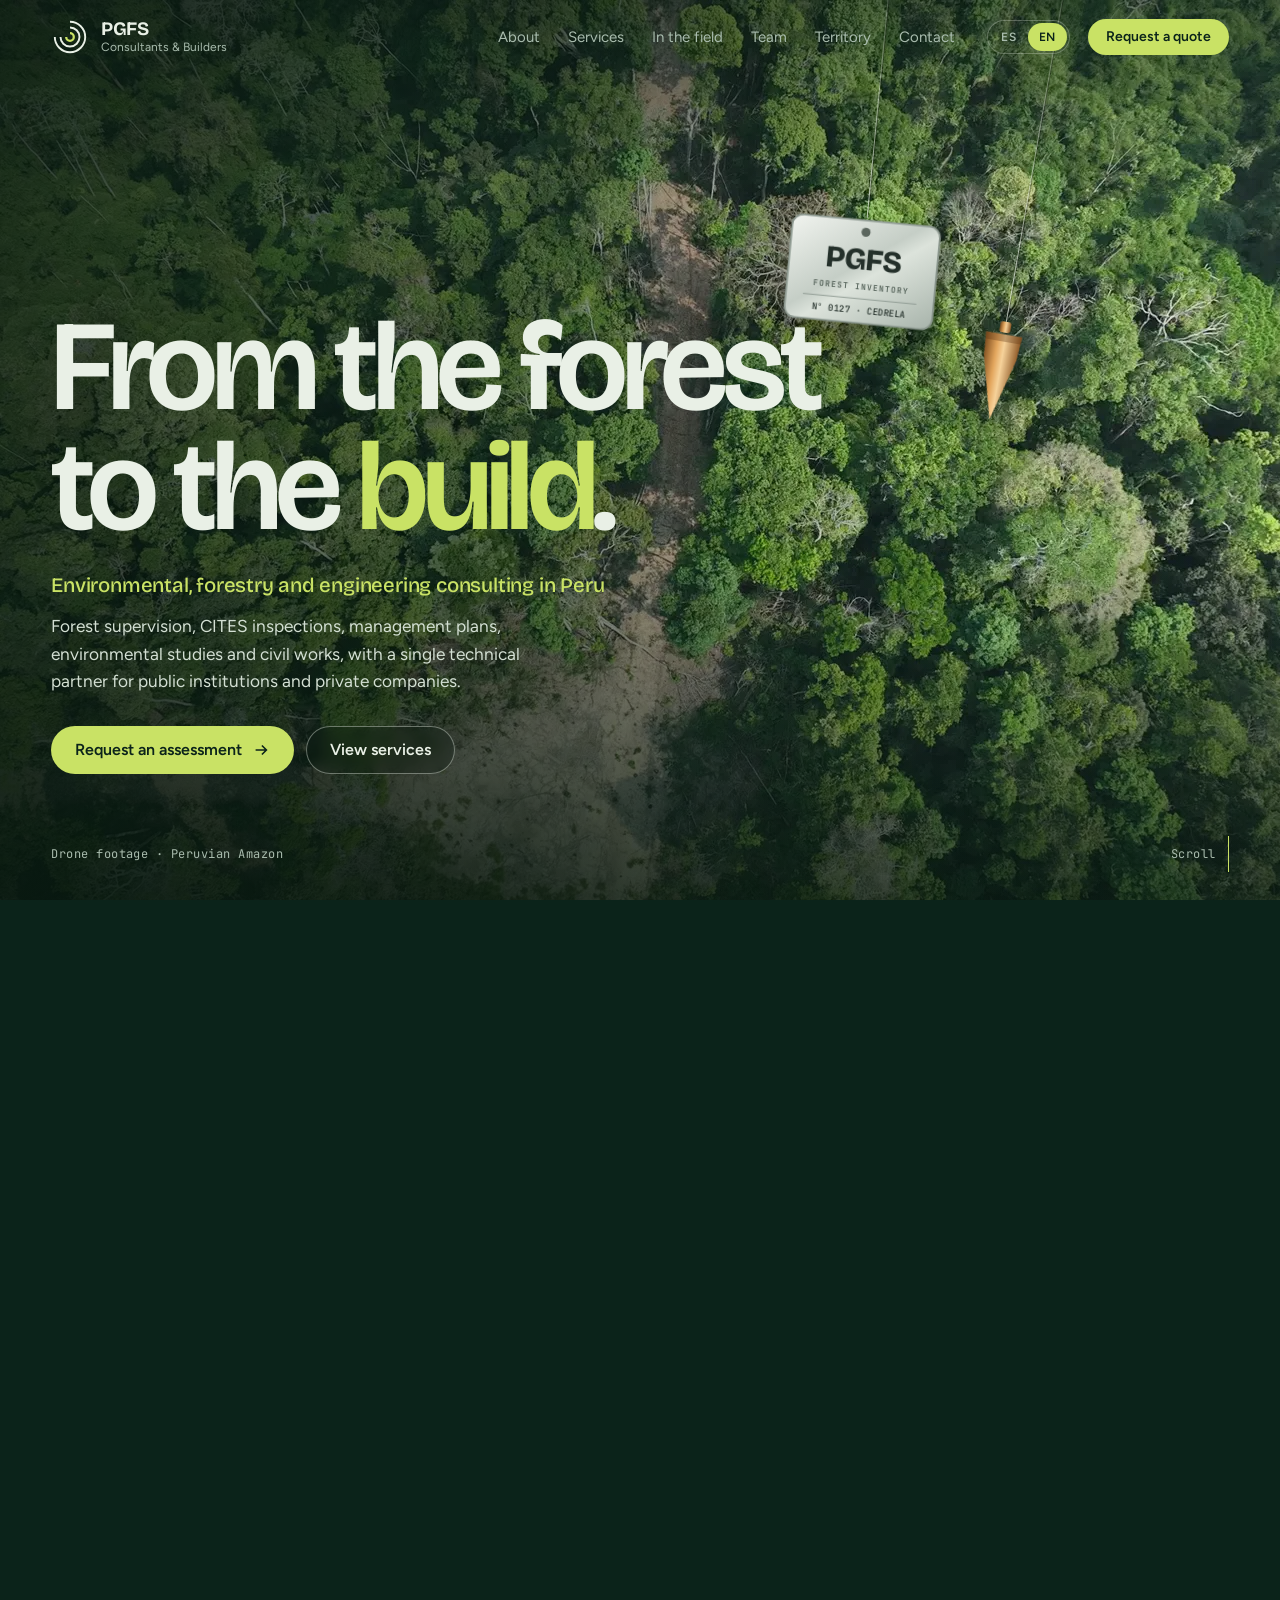
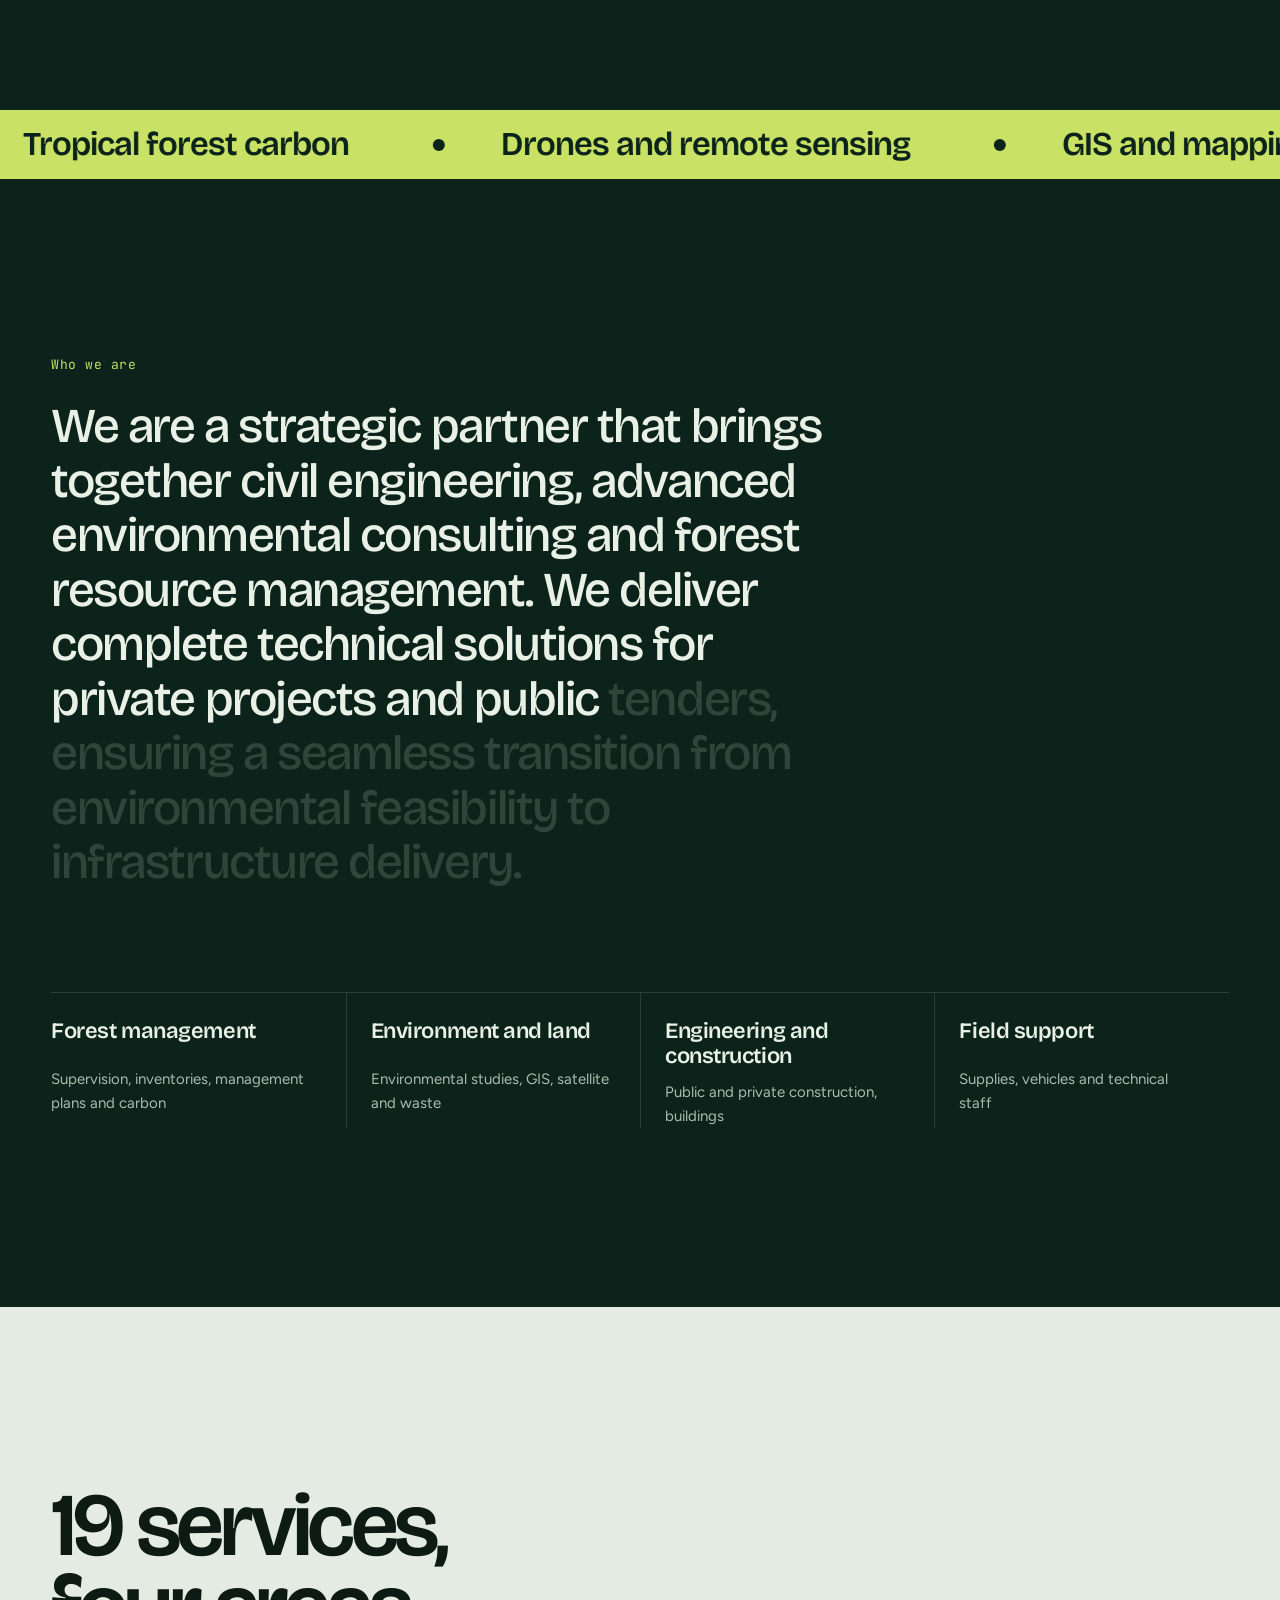
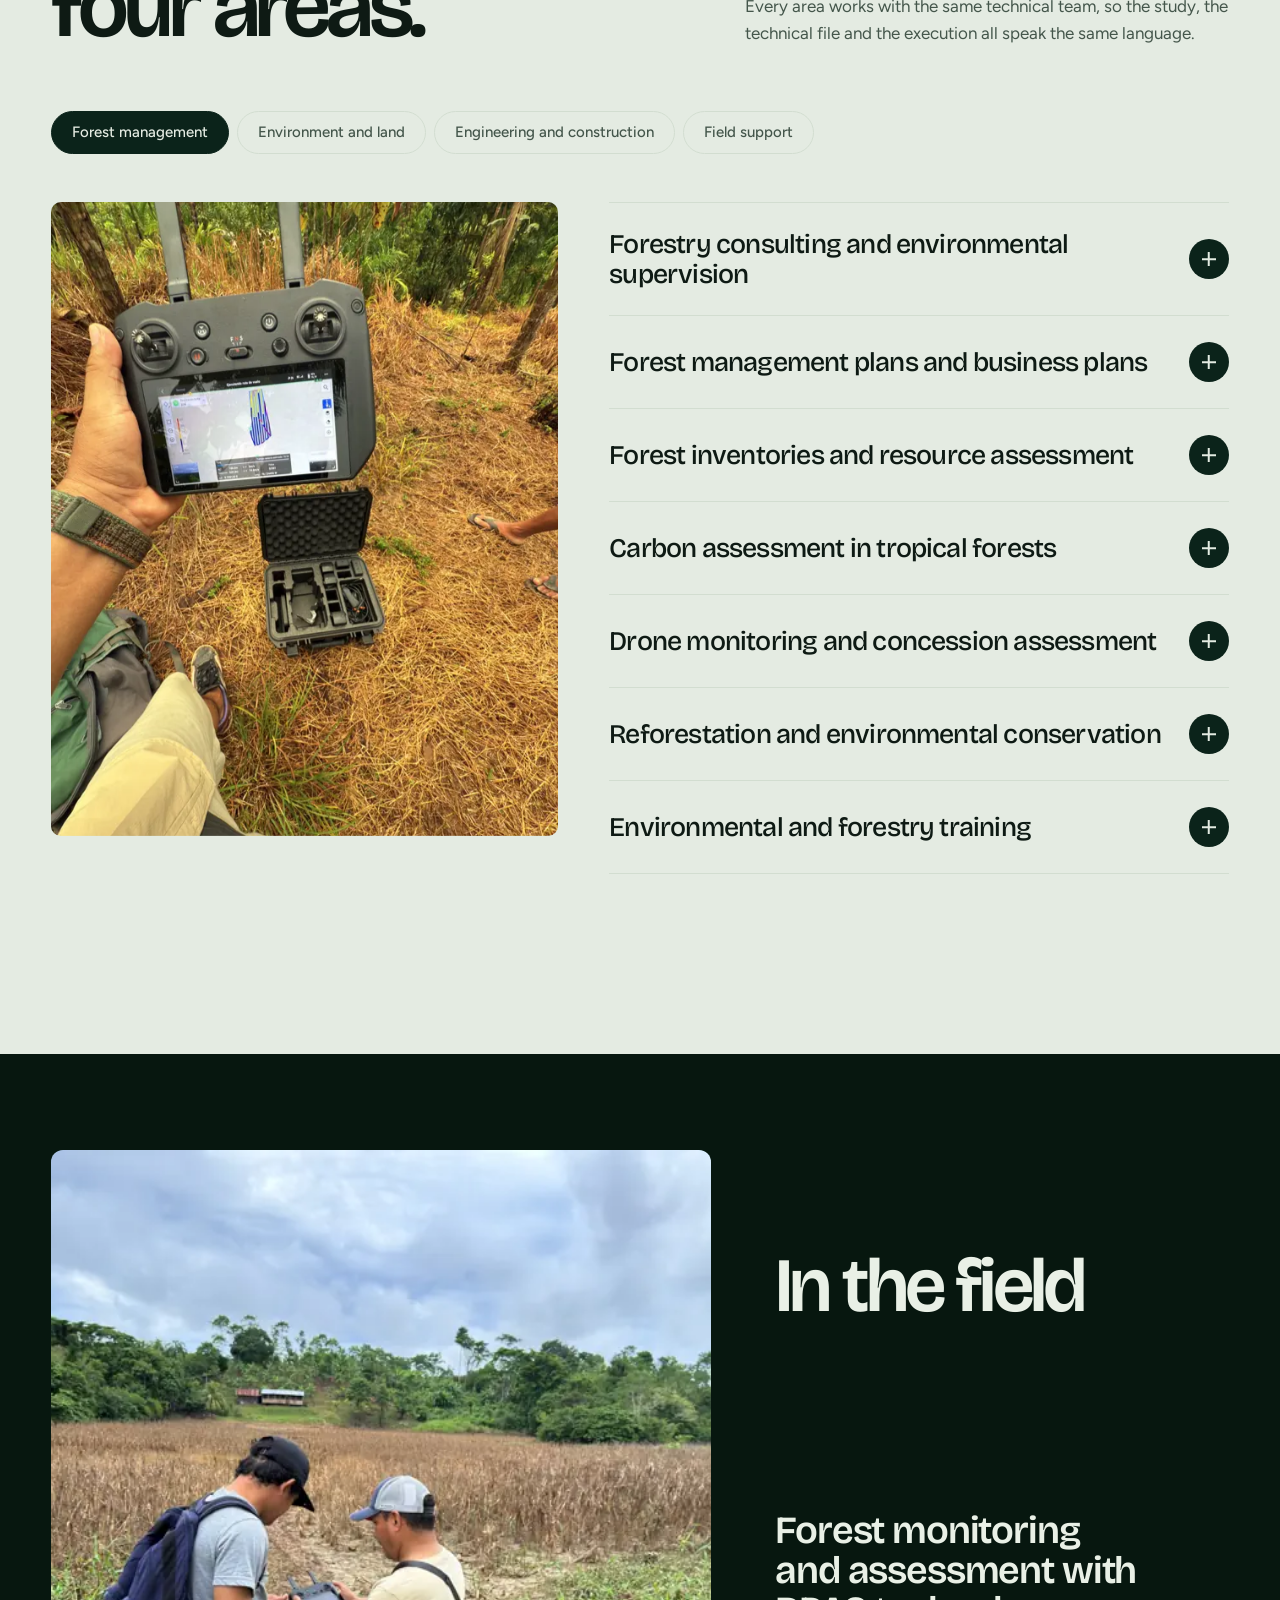
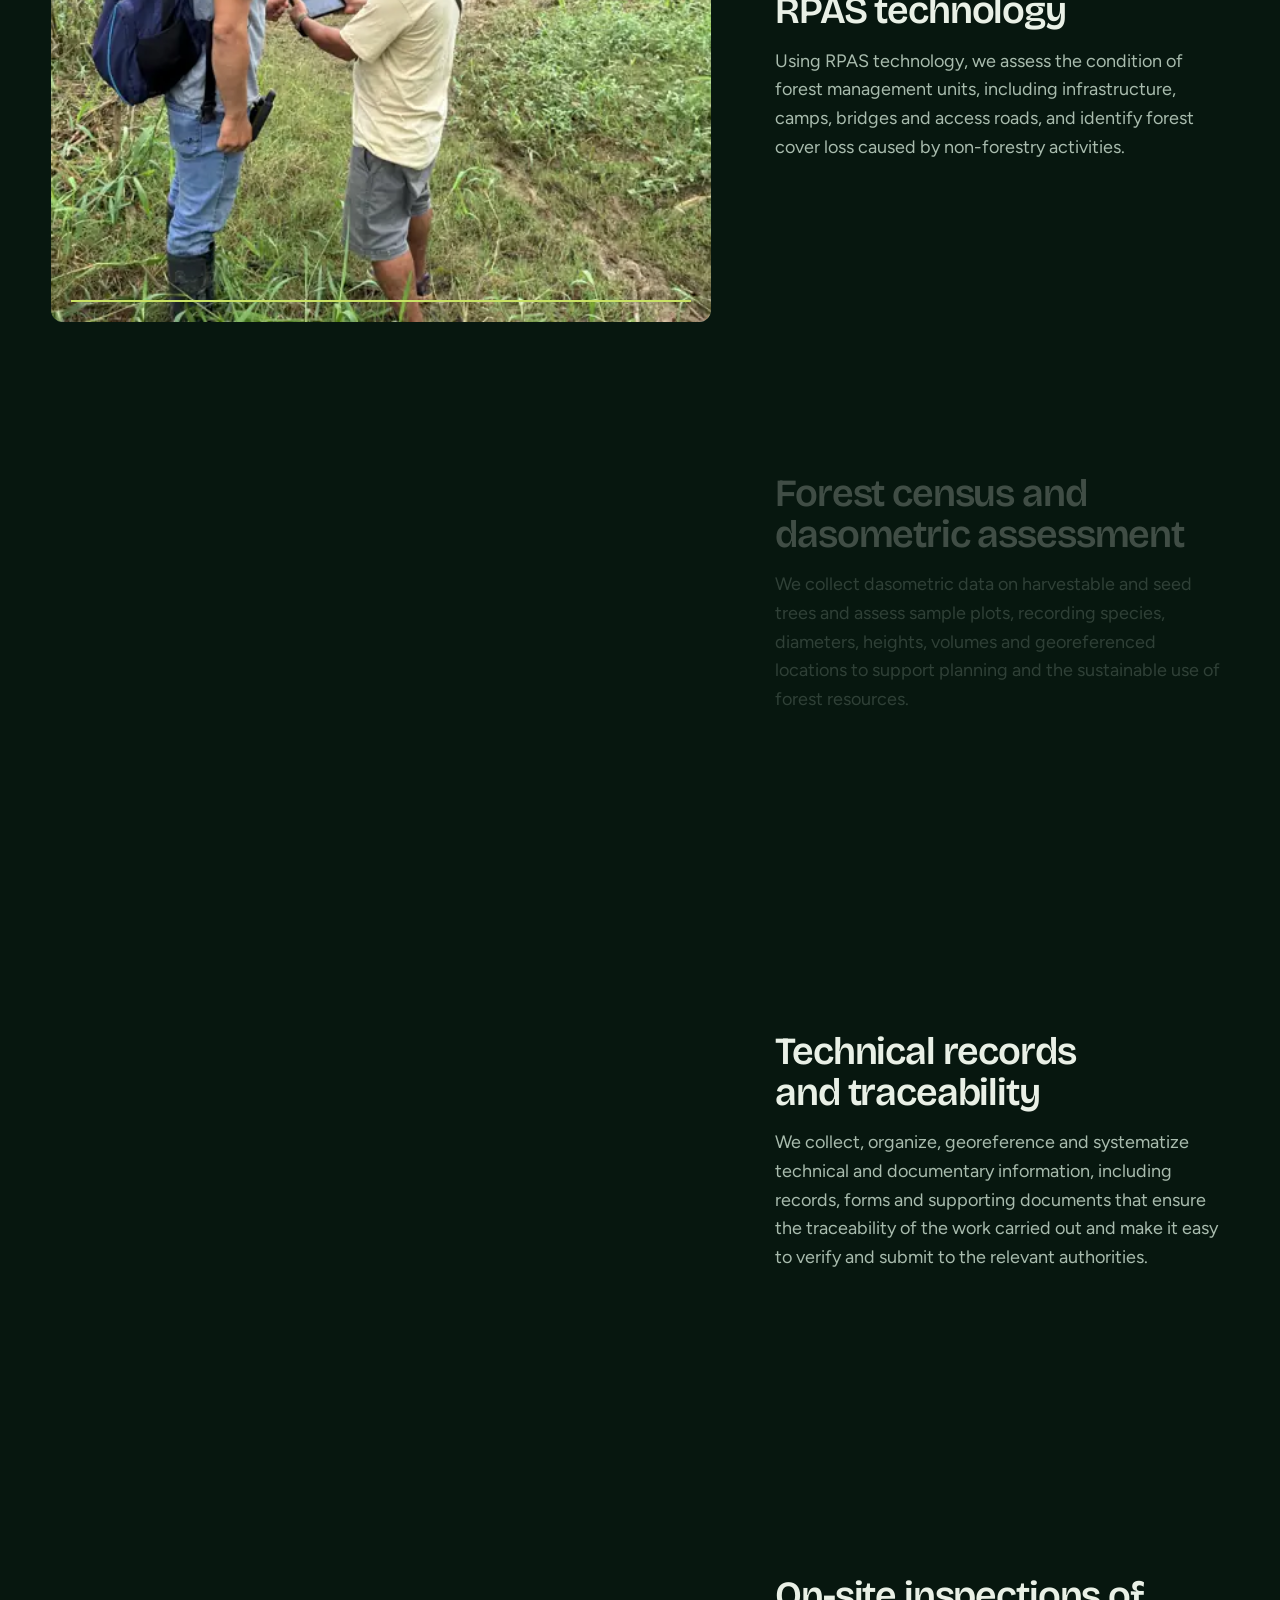
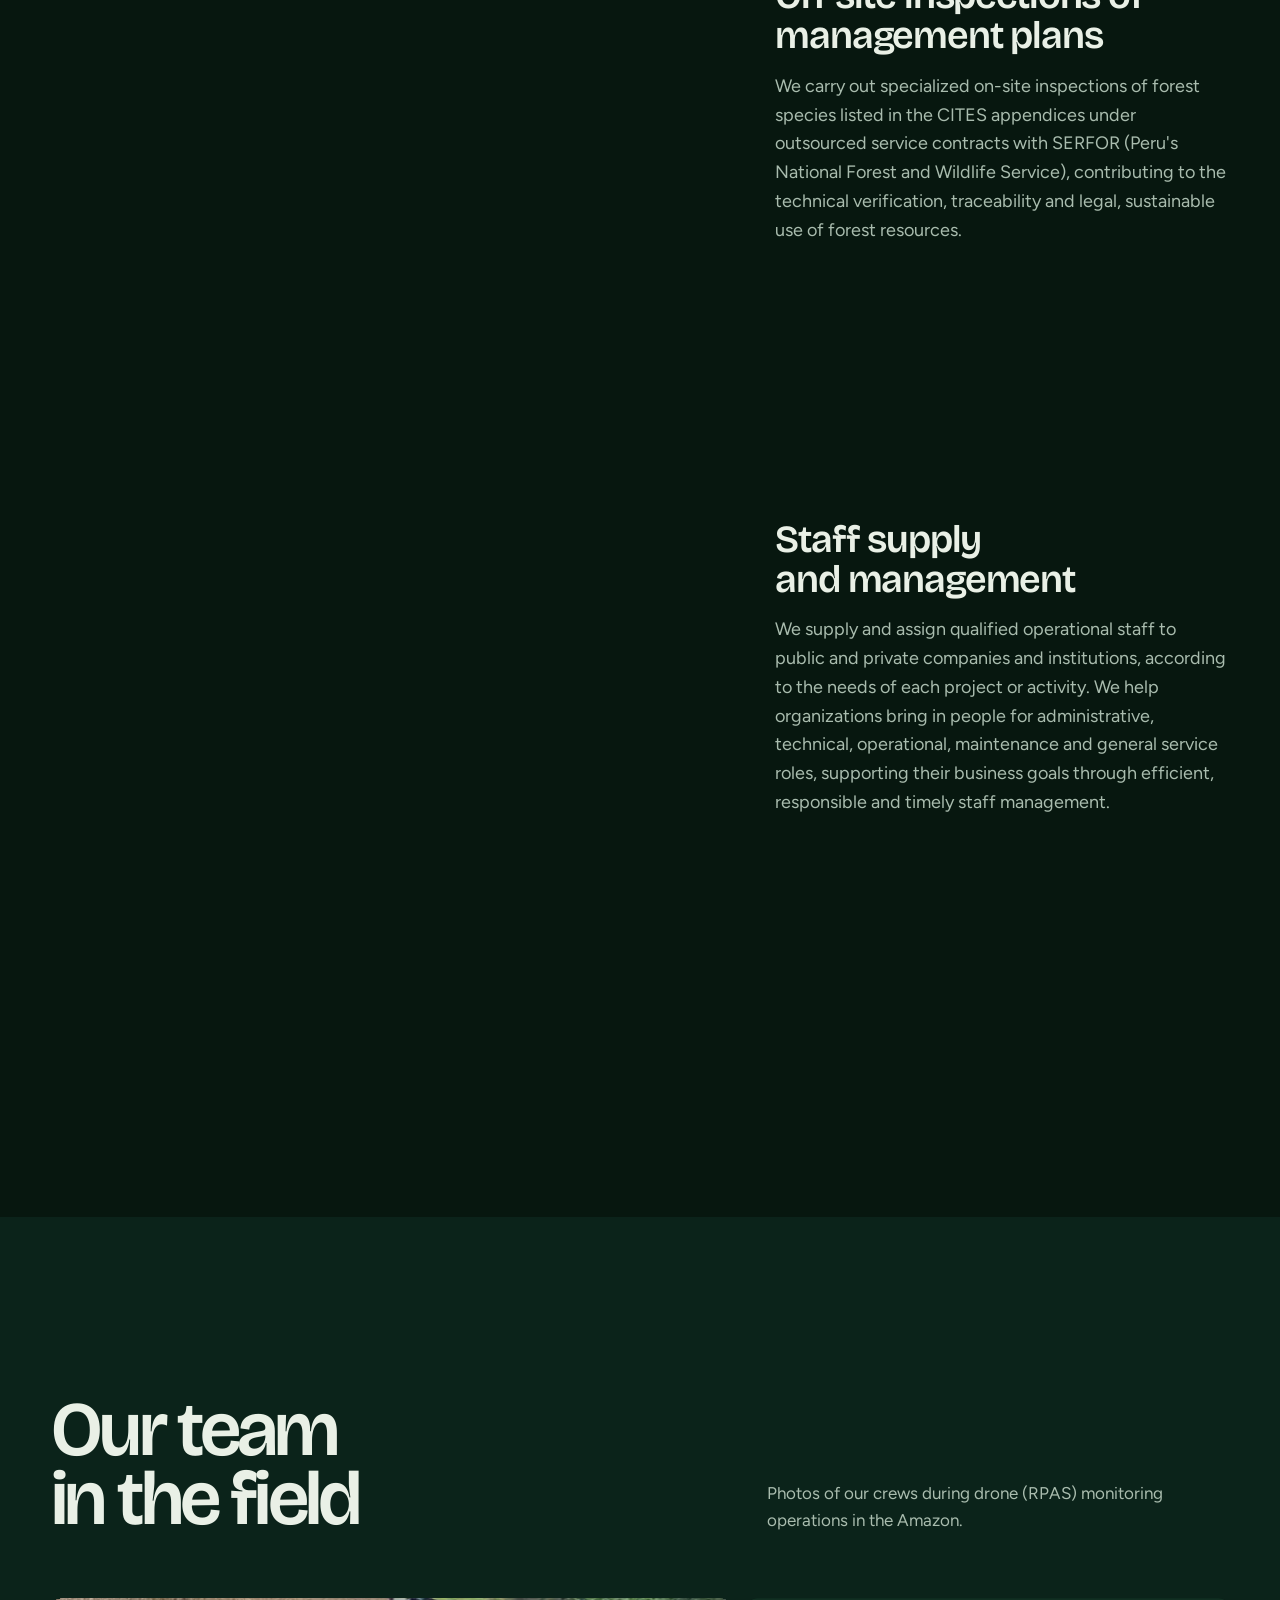
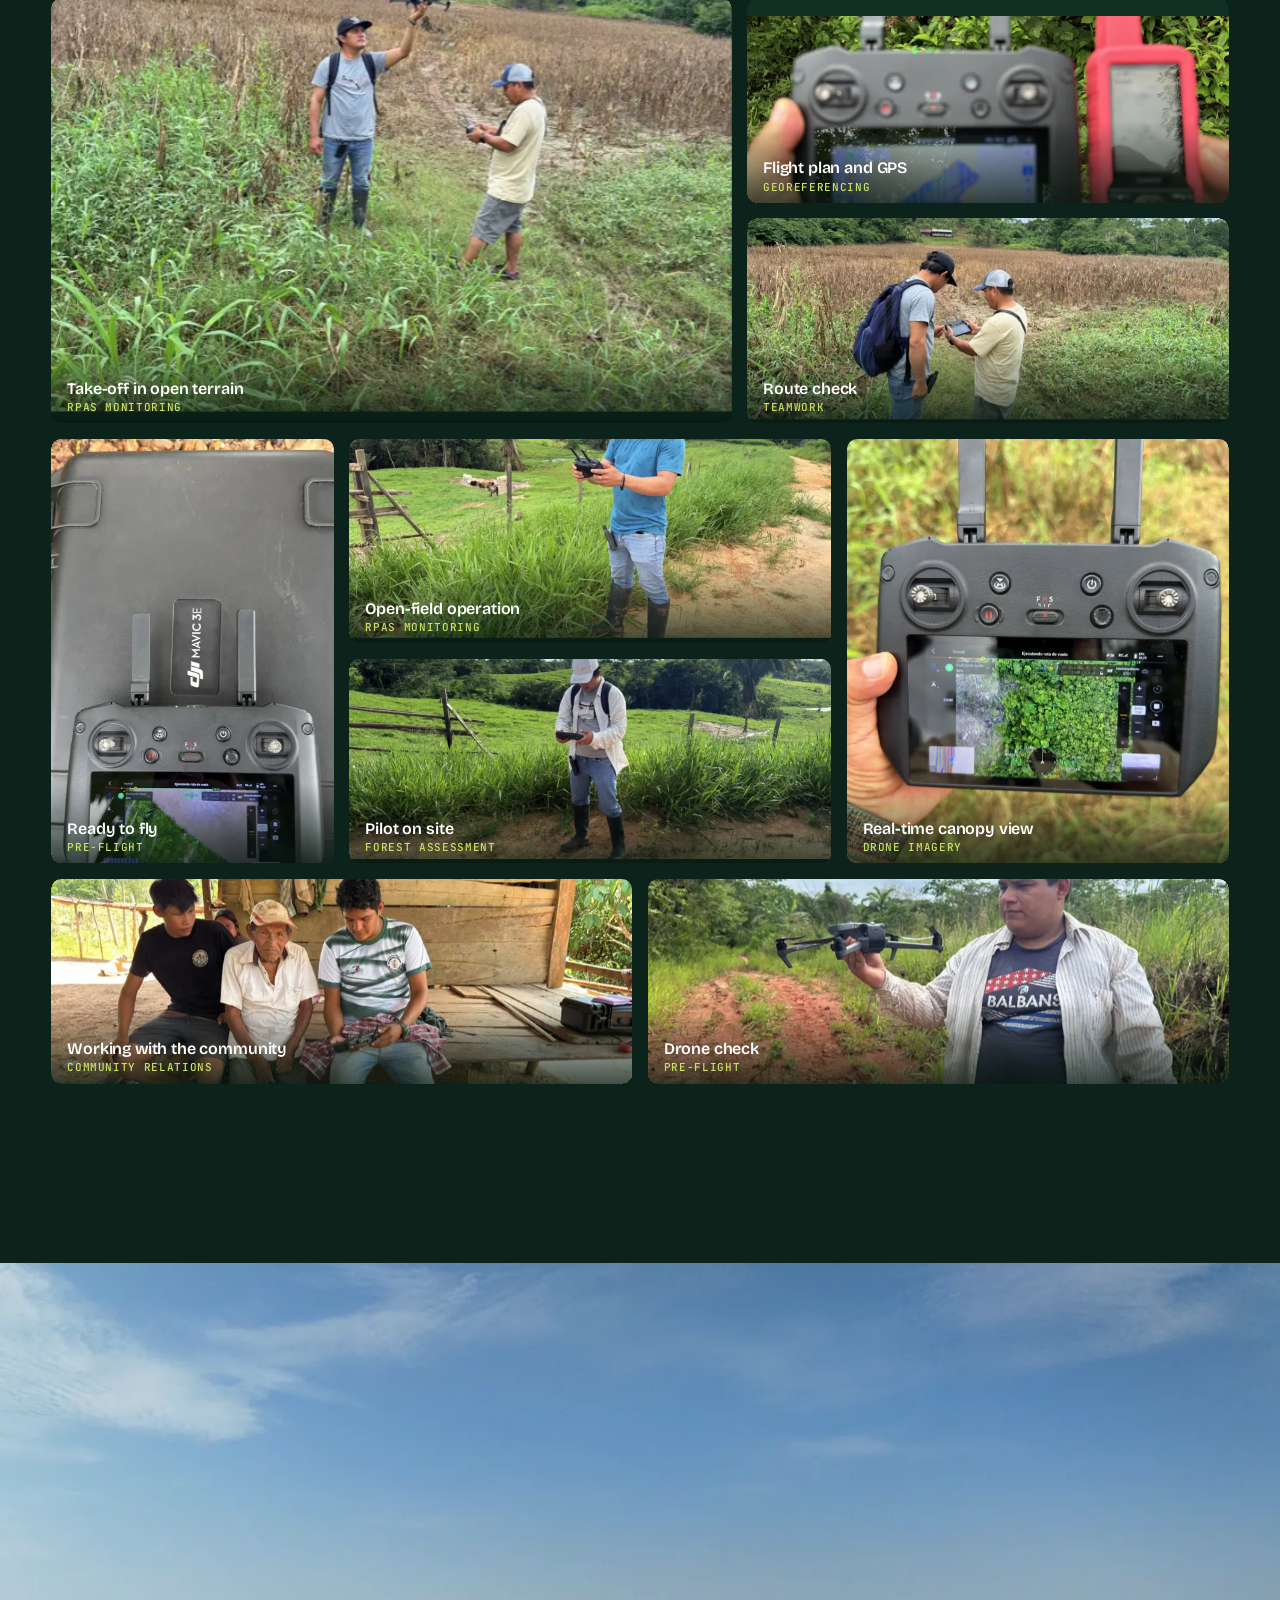
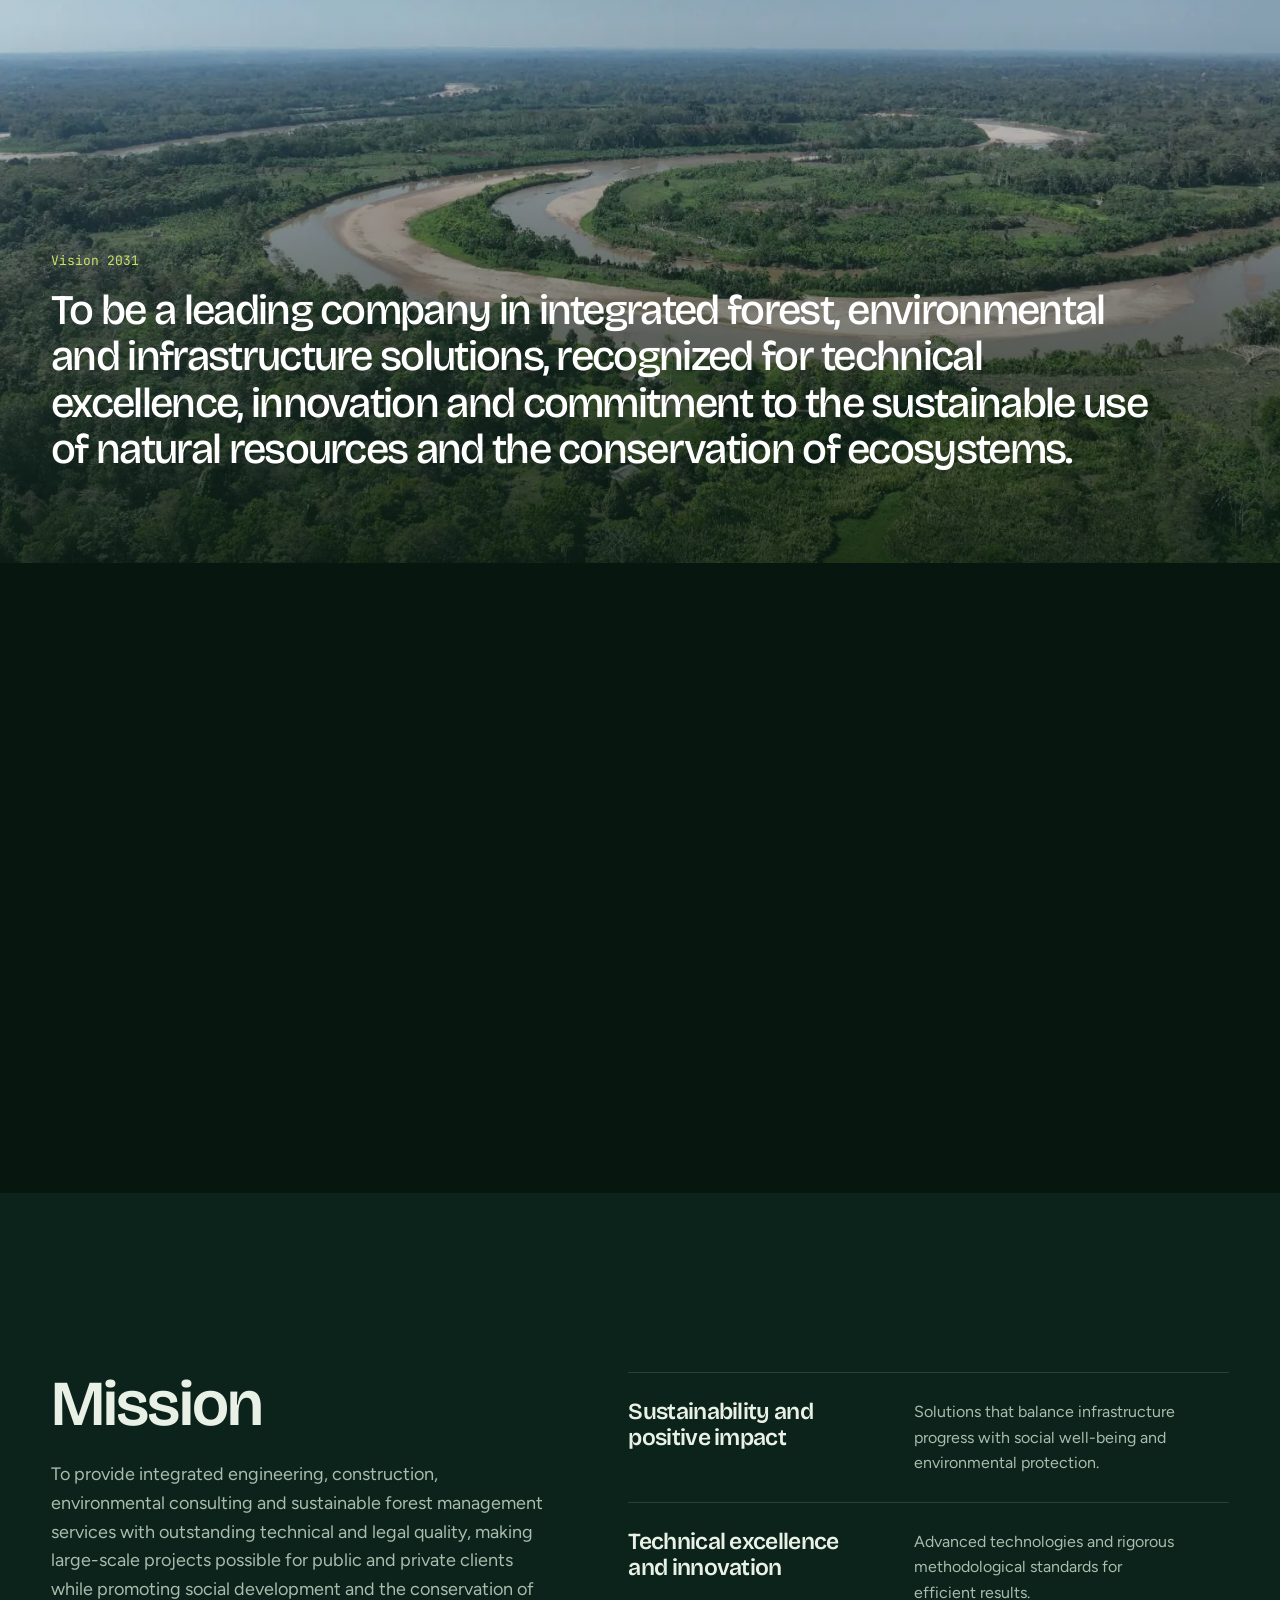
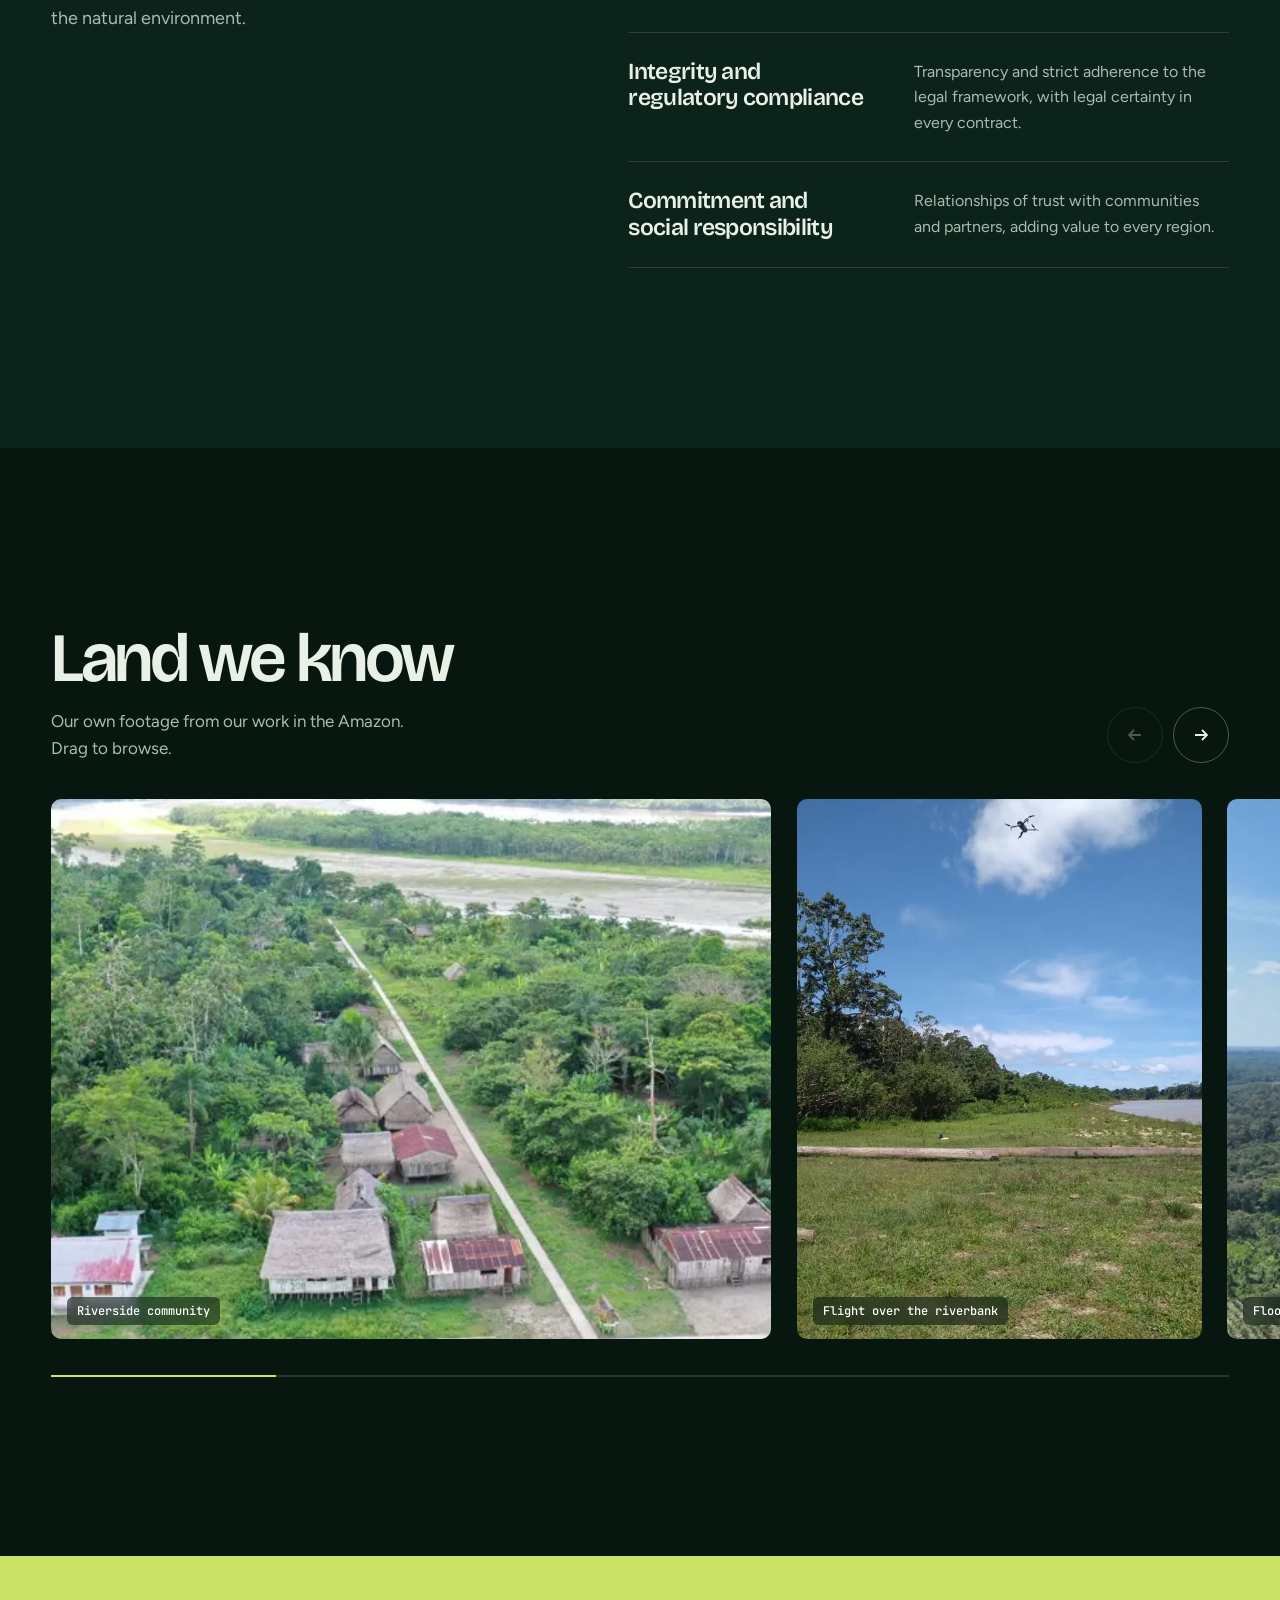
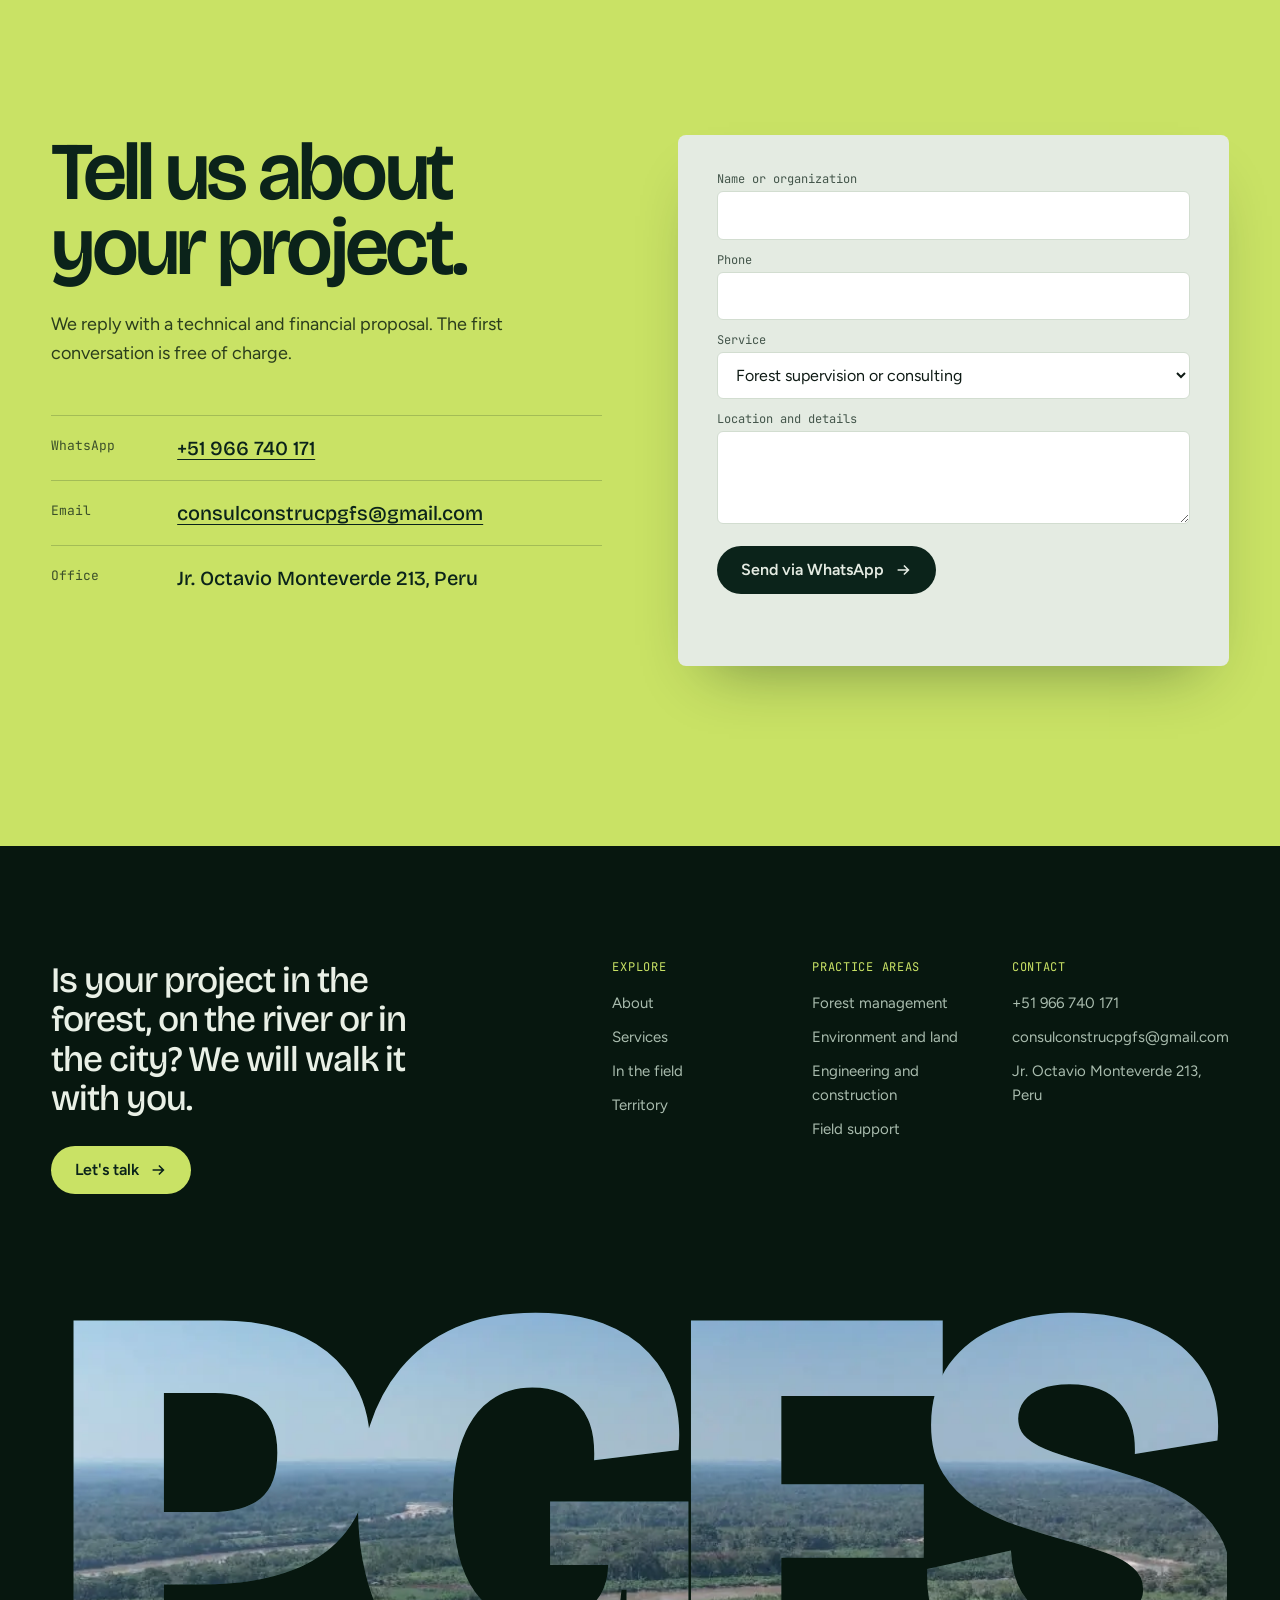
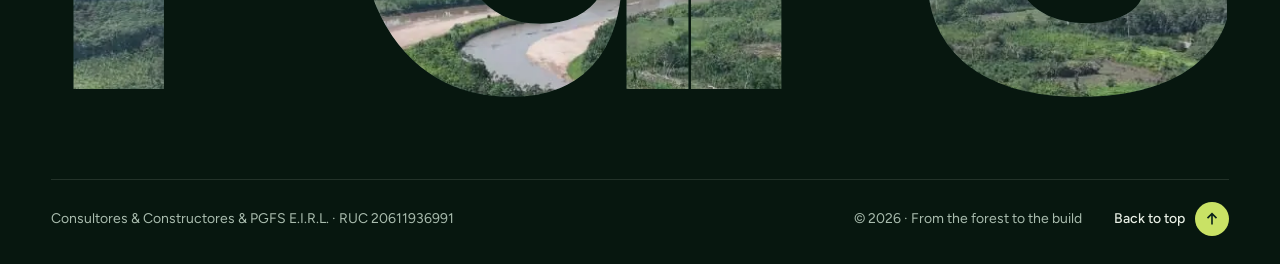
==== en/index.html @ 0761f6c0 "Versión en inglés en /en/ con botón ES / EN" ====
<!doctype html>
<html lang="en">
<head>
  <meta charset="utf-8">
  <meta name="viewport" content="width=device-width, initial-scale=1">
  <title>PGFS | Environmental, Forestry & Engineering Consulting in Peru</title>
  <meta name="description" content="Environmental and forestry consultancy in Peru: forest supervision, CITES inspections, forest management plans (PGMF, DEMA), forest inventories, carbon assessment, environmental studies, GIS and civil works.">
  <meta name="keywords" content="environmental consulting Peru, forestry consultant Peru, forest supervision, CITES inspection, forest management plan, forest inventory, forest carbon assessment, environmental impact studies, occupational health and safety, GIS, mapping, remote sensing, land-use planning, solid waste management, reforestation, forestry drones, civil engineering, construction, public procurement, Peruvian Amazon, PGFS">
  <meta name="robots" content="index, follow, max-image-preview:large">
  <meta name="google-site-verification" content="9_CexuR1xrkbY27rt5CTObYP_t5blB3HkQOFfKoS4SY">
  <link rel="canonical" href="https://pgfsconsultores.com/en/">
  <link rel="alternate" hreflang="es" href="https://pgfsconsultores.com/">
  <link rel="alternate" hreflang="en" href="https://pgfsconsultores.com/en/">
  <link rel="alternate" hreflang="x-default" href="https://pgfsconsultores.com/">
  <meta name="theme-color" content="#0B231A">
  <link rel="icon" href="../icon.svg" type="image/svg+xml">
  <link rel="apple-touch-icon" href="../icon-180.png">
  <meta property="og:type" content="website">
  <meta property="og:locale" content="en_US">
  <meta property="og:locale:alternate" content="es_PE">
  <meta property="og:site_name" content="PGFS Consultores &amp; Constructores">
  <meta property="og:url" content="https://pgfsconsultores.com/en/">
  <meta property="og:title" content="PGFS | Environmental, Forestry & Engineering Consulting in Peru">
  <meta property="og:description" content="From the forest to the build: forest supervision, CITES, management plans, environmental studies, GIS and construction with one technical partner.">
  <meta property="og:image" content="https://pgfsconsultores.com/media/og.jpg">
  <meta property="og:image:width" content="1200">
  <meta property="og:image:height" content="630">
  <meta name="twitter:card" content="summary_large_image">
  <script type="application/ld+json">
{
  "@context": "https://schema.org",
  "@type": "ProfessionalService",
  "@id": "https://pgfsconsultores.com/#empresa",
  "name": "PGFS Consultores & Constructores",
  "legalName": "CONSULTORES & CONSTRUCTORES & PGFS E.I.R.L.",
  "taxID": "20611936991",
  "url": "https://pgfsconsultores.com/",
  "logo": "https://pgfsconsultores.com/icon.svg",
  "image": "https://pgfsconsultores.com/media/hero-poster.webp",
  "description": "Environmental and forestry consultancy with an engineering and construction division in Peru: forest supervision, CITES inspections, forest management plans, inventories, carbon assessment, environmental studies, GIS, civil works and public procurement.",
  "slogan": "From the forest to the build",
  "areaServed": {
    "@type": "Country",
    "name": "Peru"
  },
  "knowsAbout": [
    "Environmental consulting",
    "Forest management",
    "Forest supervision",
    "CITES",
    "Forest inventory",
    "Forest management planning",
    "Forest carbon",
    "Remote sensing",
    "GIS",
    "Land-use planning",
    "Solid waste management",
    "Civil engineering",
    "Construction",
    "Public procurement",
    "Peruvian Amazon"
  ],
  "hasOfferCatalog": {
    "@type": "OfferCatalog",
    "name": "Services",
    "itemListElement": [
      {
        "@type": "Offer",
        "itemOffered": {
          "@type": "Service",
          "name": "Forestry consulting and environmental supervision"
        }
      },
      {
        "@type": "Offer",
        "itemOffered": {
          "@type": "Service",
          "name": "Inspecciones CITES de especies forestales"
        }
      },
      {
        "@type": "Offer",
        "itemOffered": {
          "@type": "Service",
          "name": "Forest management plans (PGMF, PMFI, PO, DEMA) and business plans"
        }
      },
      {
        "@type": "Offer",
        "itemOffered": {
          "@type": "Service",
          "name": "Forest inventories and resource assessment"
        }
      },
      {
        "@type": "Offer",
        "itemOffered": {
          "@type": "Service",
          "name": "Carbon assessment in tropical forests"
        }
      },
      {
        "@type": "Offer",
        "itemOffered": {
          "@type": "Service",
          "name": "Drone monitoring and concession assessment"
        }
      },
      {
        "@type": "Offer",
        "itemOffered": {
          "@type": "Service",
          "name": "Reforestation and environmental conservation"
        }
      },
      {
        "@type": "Offer",
        "itemOffered": {
          "@type": "Service",
          "name": "Environmental and forestry training"
        }
      },
      {
        "@type": "Offer",
        "itemOffered": {
          "@type": "Service",
          "name": "Environmental, health and safety, and social responsibility studies"
        }
      },
      {
        "@type": "Offer",
        "itemOffered": {
          "@type": "Service",
          "name": "Land-use planning and geographic studies"
        }
      },
      {
        "@type": "Offer",
        "itemOffered": {
          "@type": "Service",
          "name": "Geographic Information Systems (GIS) and mapping"
        }
      },
      {
        "@type": "Offer",
        "itemOffered": {
          "@type": "Service",
          "name": "Satellite technology and forest cover monitoring"
        }
      },
      {
        "@type": "Offer",
        "itemOffered": {
          "@type": "Service",
          "name": "Integrated solid waste management"
        }
      },
      {
        "@type": "Offer",
        "itemOffered": {
          "@type": "Service",
          "name": "Engineering, construction and civil works"
        }
      },
      {
        "@type": "Offer",
        "itemOffered": {
          "@type": "Service",
          "name": "Public procurement and private works"
        }
      },
      {
        "@type": "Offer",
        "itemOffered": {
          "@type": "Service",
          "name": "Commercial, residential and institutional buildings"
        }
      },
      {
        "@type": "Offer",
        "itemOffered": {
          "@type": "Service",
          "name": "Sports and recreational infrastructure"
        }
      },
      {
        "@type": "Offer",
        "itemOffered": {
          "@type": "Service",
          "name": "Staffing and field operations support"
        }
      },
      {
        "@type": "Offer",
        "itemOffered": {
          "@type": "Service",
          "name": "Agricultural and forestry supplies"
        }
      },
      {
        "@type": "Offer",
        "itemOffered": {
          "@type": "Service",
          "name": "Vehicle rental and corporate logistics"
        }
      }
    ]
  },
  "telephone": "+51 966 740 171",
  "email": "consulconstrucpgfs@gmail.com",
  "address": {
    "@type": "PostalAddress",
    "streetAddress": "Jr. Octavio Monteverde 213",
    "addressCountry": "PE"
  },
  "contactPoint": {
    "@type": "ContactPoint",
    "telephone": "+51 966 740 171",
    "contactType": "customer service",
    "availableLanguage": "Spanish"
  }
}
  </script>
  <link rel="preconnect" href="https://fonts.googleapis.com">
  <link rel="preconnect" href="https://fonts.gstatic.com" crossorigin>
  <link href="https://fonts.googleapis.com/css2?family=Bricolage+Grotesque:opsz,wght@12..96,300..800&family=Figtree:wght@400;500;600&family=JetBrains+Mono:wght@400;500&display=swap" rel="stylesheet">
  <link rel="preload" as="image" href="../media/hero-poster.webp">
  <link rel="stylesheet" href="../styles.css?v=202611011100">
  <!-- Google Analytics: pegar aquí el ID de medición (G-XXXXXXXXXX). Vacío = desactivado -->
  <script>
    (function () {
      var GA_ID = 'G-L6H3SCTMCJ';
      if (!GA_ID) return;
      var s = document.createElement('script');
      s.async = true;
      s.src = 'https://www.googletagmanager.com/gtag/js?id=' + GA_ID;
      document.head.appendChild(s);
      window.dataLayer = window.dataLayer || [];
      window.gtag = function () { dataLayer.push(arguments); };
      gtag('js', new Date());
      gtag('config', GA_ID);
    })();
  </script>
</head>
<body class="is-loading">

  <!-- Carga: los anillos del tronco crecen con el progreso real -->
  <div class="loader" id="loader" aria-hidden="true">
    <div class="loader__stage">
      <svg class="loader__rings" viewBox="-110 -110 220 220" id="rings"></svg>
    </div>
    <p class="loader__caption">Reading the land</p>
    <div class="loader__meta">
      <span class="loader__brand">PGFS</span>
      <span class="loader__count"><span id="count">0</span><small>%</small></span>
    </div>
  </div>


  <header class="nav" id="nav">
    <a class="nav__logo" href="#inicio" aria-label="PGFS, home">
      <svg viewBox="0 0 40 40" aria-hidden="true">
        <path d="M20 4c8.8 0 16 7.2 16 16s-7.2 16-16 16S4 28.8 4 20" fill="none" stroke="currentColor" stroke-width="2"/>
        <path d="M20 10c5.5 0 10 4.5 10 10s-4.5 10-10 10-10-4.5-10-10" fill="none" stroke="currentColor" stroke-width="2"/>
        <path d="M20 16a4 4 0 1 1-4 4" fill="none" stroke="var(--lichen)" stroke-width="2.4"/>
      </svg>
      <span><strong>PGFS</strong><em>Consultants &amp; Builders</em></span>
    </a>
    <nav class="nav__links" aria-label="Main">
      <a href="#nosotros">About</a>
      <a href="#servicios">Services</a>
      <a href="#campo">In the field</a>
      <a href="#equipo">Team</a>
      <a href="#territorio">Territory</a>
      <a href="#contacto">Contact</a>
    </nav>
    <div class="lang" role="group" aria-label="Language">
      <a href="/" hreflang="es" lang="es" aria-label="Español">ES</a>
      <a aria-current="page">EN</a>
    </div>
    <a class="btn btn--small" href="#contacto">Request a quote</a>
    <button class="nav__burger" id="burger" aria-label="Open menu" aria-expanded="false"><span></span><span></span></button>
  </header>

  <main>
    <!-- HERO: video de dron que se recoge en un marco al bajar -->
    <section class="hero" id="inicio">
      <div class="hero__sticky">
        <div class="hero__frame" id="heroFrame">
          <video class="hero__video" id="heroVideo" muted loop playsinline preload="auto" poster="../media/hero-poster.webp"
                 data-src-desktop="../media/hero-720.mp4" data-src-mobile="../media/hero-mobile.mp4"></video>
          <div class="hero__veil"></div>
        </div>

        <div class="mobile" id="mobile" aria-hidden="true">
          <div class="branch" aria-hidden="true"></div>

          <div class="hanger" data-x="0.6" data-y="0" data-len="1.35" style="--w: clamp(120px, 12vw, 170px)">
            <i class="string"></i>
            <div class="piece">
              <svg viewBox="0 0 170 120">
                <defs>
                  <linearGradient id="alu" x1="0" y1="0" x2="1" y2="1">
                    <stop offset="0" stop-color="#F1F4EF"/><stop offset="0.45" stop-color="#C5CEC6"/><stop offset="0.55" stop-color="#DCE3DB"/><stop offset="1" stop-color="#A7B3AA"/>
                  </linearGradient>
                </defs>
                <rect x="3" y="3" width="164" height="114" rx="12" fill="url(#alu)" stroke="#8C988F" stroke-width="2"/>
                <circle cx="85" cy="16" r="5" fill="#5B665E"/>
                <text x="85" y="58" text-anchor="middle" class="tag-brand">PGFS</text>
                <text x="85" y="80" text-anchor="middle" class="tag-small">FOREST INVENTORY</text>
                <line x1="22" y1="90" x2="148" y2="90" stroke="#8C988F" stroke-width="1"/>
                <text x="85" y="106" text-anchor="middle" class="tag-num">Nº 0127 · CEDRELA</text>
              </svg>
            </div>
          </div>
          <div class="hanger" data-x="0.78" data-y="0" data-len="1.95" style="--w: clamp(40px, 4vw, 56px)">
            <i class="string"></i>
            <div class="piece">
              <svg viewBox="0 0 56 110">
                <defs>
                  <linearGradient id="brass" x1="0" y1="0" x2="1" y2="0">
                    <stop offset="0" stop-color="#7A4A1C"/><stop offset="0.35" stop-color="#E2A55C"/><stop offset="0.55" stop-color="#F6D29A"/><stop offset="1" stop-color="#8A5422"/>
                  </linearGradient>
                </defs>
                <rect x="22" y="0" width="12" height="12" rx="3" fill="url(#brass)"/>
                <path d="M8 14 H48 L46 40 L28 108 L10 40 Z" fill="url(#brass)"/>
                <path d="M8 14 H48 L47 22 H9 Z" fill="#5E3714" opacity=".35"/>
              </svg>
            </div>
          </div>
        </div>

        <div class="hero__inner" id="heroInner">
          <h1 class="hero__title">
            <span class="line"><span>From the forest</span></span>
            <span class="line"><span>to the <em>build</em>.</span></span>
            <span class="hero__sub reveal-hero">Environmental, forestry and engineering consulting in Peru</span>
          </h1>
          <p class="hero__lead reveal-hero">Forest supervision, CITES inspections, management plans, environmental studies and civil works, with a single technical partner for public institutions and private companies.</p>
          <div class="hero__actions reveal-hero">
            <a class="btn" href="#contacto">Request an assessment
              <svg viewBox="0 0 20 20" aria-hidden="true"><path d="M4 10h12M11 5l5 5-5 5" fill="none" stroke="currentColor" stroke-width="1.8"/></svg>
            </a>
            <a class="btn btn--ghost" href="#servicios">View services</a>
          </div>
        </div>

        <div class="hero__foot reveal-hero" aria-hidden="true">
          <span>Drone footage · Peruvian Amazon</span>
          <span class="hero__scrollhint">Scroll<i></i></span>
        </div>
      </div>
    </section>

    <!-- Franja en movimiento: su velocidad responde al scroll -->
    <div class="ticker" aria-hidden="true">
      <div class="ticker__track" id="ticker">
        <span>Forest supervision</span><span>CITES inspections</span><span>Forest inventories</span><span>Management plans</span><span>Tropical forest carbon</span><span>Drones and remote sensing</span><span>GIS and mapping</span><span>Civil works</span><span>Public procurement</span>
      </div>
    </div>

    <!-- Who we are: el texto se ilumina palabra por palabra -->
    <section class="about" id="nosotros">
      <p class="about__label">Who we are</p>
      <p class="about__text" id="aboutText">We are a strategic partner that brings together civil engineering, advanced environmental consulting and forest resource management. We deliver complete technical solutions for private projects and public tenders, ensuring a seamless transition from environmental feasibility to infrastructure delivery.</p>
      <div class="about__fronts">
        <div class="front reveal"><b>Forest management</b><span>Supervision, inventories, management plans and carbon</span></div>
        <div class="front reveal"><b>Environment and land</b><span>Environmental studies, GIS, satellite and waste</span></div>
        <div class="front reveal"><b>Engineering and construction</b><span>Public and private construction, buildings</span></div>
        <div class="front reveal"><b>Field support</b><span>Supplies, vehicles and technical staff</span></div>
      </div>
    </section>

    <!-- Servicios por frente -->
    <section class="services" id="servicios">
      <div class="services__head">
        <h2 class="reveal">19 services,<br>four areas.</h2>
        <p class="reveal">Every area works with the same technical team, so the study, the technical file and the execution all speak the same language.</p>
      </div>

      <div class="tabs" role="tablist" aria-label="Practice areas">
        <button class="tab is-active" role="tab" aria-selected="true" data-tab="0">Forest management</button>
        <button class="tab" role="tab" aria-selected="false" data-tab="1">Environment and land</button>
        <button class="tab" role="tab" aria-selected="false" data-tab="2">Engineering and construction</button>
        <button class="tab" role="tab" aria-selected="false" data-tab="3">Field support</button>
      </div>

      <div class="svc-wrap">
        <div class="svc-media" aria-hidden="true">
          <img class="is-active" src="../media/img/eq-control-plan-1600.webp" srcset="../media/img/eq-control-plan-800.webp 800w, ../media/img/eq-control-plan-1600.webp 1600w" sizes="(max-width: 900px) 100vw, 45vw" alt="" loading="lazy">
          <img src="../media/img/eq-dosel-1600.webp" srcset="../media/img/eq-dosel-800.webp 800w, ../media/img/eq-dosel-1600.webp 1600w" sizes="(max-width: 900px) 100vw, 45vw" alt="" loading="lazy">
          <img src="https://images.unsplash.com/photo-1590069261209-f8e9b8642343?w=1400&q=70&auto=format&fit=crop" alt="" loading="lazy">
          <img src="../media/img/eq-comunidad-1600.webp" srcset="../media/img/eq-comunidad-800.webp 800w, ../media/img/eq-comunidad-1600.webp 1600w" sizes="(max-width: 900px) 100vw, 45vw" alt="" loading="lazy">
        </div>

        <div class="svc-panels">
          <ul class="svc is-active" data-panel="0">
            <li class="svc__item"><button class="svc__row" aria-expanded="false"><span class="svc__title">Forestry consulting and environmental supervision</span><span class="svc__plus" aria-hidden="true"></span></button>
              <div class="svc__panel"><div><p>We provide consulting and specialized technical assistance in preparing, reviewing and following up forest management plans, five-year audits and the monitoring of forest permits and concessions, including agroforestry use-rights contracts (CUSAF). We also carry out on-site inspections of forest species listed in the CITES appendices, as well as technical assessments and field activities to verify information, document results and strengthen the traceability of forest resources, promoting their sustainable use and compliance with current regulations.</p></div></div></li>
            <li class="svc__item"><button class="svc__row" aria-expanded="false"><span class="svc__title">Forest management plans and business plans</span><span class="svc__plus" aria-hidden="true"></span></button>
              <div class="svc__panel"><div><p>Preparation of general and intermediate forest management plans (PGMF, PMFI), Operating Plans (PO) and DEMA. Business plans for concession holders, indigenous and rural communities, private landholdings and producer organizations, aimed at sustainable use and access to financing.</p></div></div></li>
            <li class="svc__item"><button class="svc__row" aria-expanded="false"><span class="svc__title">Forest inventories and resource assessment</span><span class="svc__plus" aria-hidden="true"></span></button>
              <div class="svc__panel"><div><p>We carry out high-precision forest inventories inside and outside permitted forest areas, producing reliable technical data for forest management plans, forest resource assessment and planning for sustainable harvesting.</p></div></div></li>
            <li class="svc__item"><button class="svc__row" aria-expanded="false"><span class="svc__title">Carbon assessment in tropical forests</span><span class="svc__plus" aria-hidden="true"></span></button>
              <div class="svc__panel"><div><p>Technical assessment and quantification of carbon stocks in tropical forests, opening opportunities in the climate mitigation market.</p></div></div></li>
            <li class="svc__item"><button class="svc__row" aria-expanded="false"><span class="svc__title">Drone monitoring and concession assessment</span><span class="svc__plus" aria-hidden="true"></span></button>
              <div class="svc__panel"><div><p>We carry out technical assessments of forest concessions for conservation, ecotourism and timber production, using drones (RPA) and satellite image processing to efficiently and accurately monitor the condition of the forest, changes in forest cover and potential impacts on forest resources.</p></div></div></li>
            <li class="svc__item"><button class="svc__row" aria-expanded="false"><span class="svc__title">Reforestation and environmental conservation</span><span class="svc__plus" aria-hidden="true"></span></button>
              <div class="svc__panel"><div><p>We develop afforestation, reforestation and degraded-land restoration projects with technical solutions adapted to the environmental conditions of each area, prioritizing native species and forest-friendly practices. We also carry out environmental impact assessments of infrastructure projects and propose measures to prevent, mitigate and restore affected areas, contributing to biodiversity conservation and the balance of forest ecosystems.</p></div></div></li>
            <li class="svc__item"><button class="svc__row" aria-expanded="false"><span class="svc__title">Environmental and forestry training</span><span class="svc__plus" aria-hidden="true"></span></button>
              <div class="svc__panel"><div><p>Technical training programs in environmental management and forest harvesting for concession holders, indigenous and rural communities, landowners, students and other stakeholders in the sector.</p></div></div></li>
          </ul>

          <ul class="svc" data-panel="1">
            <li class="svc__item"><button class="svc__row" aria-expanded="false"><span class="svc__title">Environmental, health and safety, and social responsibility studies</span><span class="svc__plus" aria-hidden="true"></span></button>
              <div class="svc__panel"><div><p>Technical studies in environment, occupational health and safety, quality and social responsibility for mining, construction, transport, fisheries, agriculture and industry.</p></div></div></li>
            <li class="svc__item"><button class="svc__row" aria-expanded="false"><span class="svc__title">Land-use planning and geographic studies</span><span class="svc__plus" aria-hidden="true"></span></button>
              <div class="svc__panel"><div><p>Ecological and economic zoning (ZEE), territorial boundary demarcation, risk assessment, topographic and geodetic surveys, urban and rural cadastre, and physical and legal title regularization of land.</p></div></div></li>
            <li class="svc__item"><button class="svc__row" aria-expanded="false"><span class="svc__title">Geographic Information Systems and mapping</span><span class="svc__plus" aria-hidden="true"></span></button>
              <div class="svc__panel"><div><p>Advanced geospatial analysis and high-precision thematic mapping, tailored to the needs of each project.</p></div></div></li>
            <li class="svc__item"><button class="svc__row" aria-expanded="false"><span class="svc__title">Satellite technology and forest cover monitoring</span><span class="svc__plus" aria-hidden="true"></span></button>
              <div class="svc__panel"><div><p>Satellite analysis for mineral exploration, geological modeling, risk management and monitoring of Amazon vegetation, with forest cover change alerts.</p></div></div></li>
            <li class="svc__item"><button class="svc__row" aria-expanded="false"><span class="svc__title">Integrated solid waste management</span><span class="svc__plus" aria-hidden="true"></span></button>
              <div class="svc__panel"><div><p>Collection, transport, treatment and final disposal of municipal, industrial, healthcare, agricultural and construction waste, hazardous and non-hazardous, in accordance with regulations.</p></div></div></li>
          </ul>

          <ul class="svc" data-panel="2">
            <li class="svc__item"><button class="svc__row" aria-expanded="false"><span class="svc__title">Engineering, construction and large-scale projects</span><span class="svc__plus" aria-hidden="true"></span></button>
              <div class="svc__panel"><div><p>Design, supervision and execution of civil, mining, electromechanical, hydraulic, sanitation, road and telecommunications works.</p></div></div></li>
            <li class="svc__item"><button class="svc__row" aria-expanded="false"><span class="svc__title">Public procurement and private works</span><span class="svc__plus" aria-hidden="true"></span></button>
              <div class="svc__panel"><div><p>Consulting and execution of public and private works, in strict compliance with Peruvian public procurement regulations for transparent processes.</p></div></div></li>
            <li class="svc__item"><button class="svc__row" aria-expanded="false"><span class="svc__title">Commercial, residential and institutional buildings</span><span class="svc__plus" aria-hidden="true"></span></button>
              <div class="svc__panel"><div><p>Multi-family buildings, housing, healthcare facilities, schools and commercial and industrial infrastructure.</p></div></div></li>
            <li class="svc__item"><button class="svc__row" aria-expanded="false"><span class="svc__title">Sports and recreational infrastructure</span><span class="svc__plus" aria-hidden="true"></span></button>
              <div class="svc__panel"><div><p>Sports complexes, multi-purpose courts and recreational parks that improve the community's quality of life.</p></div></div></li>
          </ul>

          <ul class="svc" data-panel="3">
            <li class="svc__item"><button class="svc__row" aria-expanded="false"><span class="svc__title">Staffing and field operations support</span><span class="svc__plus" aria-hidden="true"></span></button>
              <div class="svc__panel"><div><p>Qualified technical staff and field assistants for data collection and to support supervision, inspection, audit and monitoring crews.</p></div></div></li>
            <li class="svc__item"><button class="svc__row" aria-expanded="false"><span class="svc__title">Agricultural and forestry supplies</span><span class="svc__plus" aria-hidden="true"></span></button>
              <div class="svc__panel"><div><p>Fertilizers, certified forest and agricultural seeds, hardware tools and materials for field work.</p></div></div></li>
            <li class="svc__item"><button class="svc__row" aria-expanded="false"><span class="svc__title">Vehicle rental and corporate logistics</span><span class="svc__plus" aria-hidden="true"></span></button>
              <div class="svc__panel"><div><p>A vehicle fleet available to meet the logistics and transport needs of each project.</p></div></div></li>
          </ul>
        </div>
      </div>
    </section>

    <!-- En campo: relato con marco fijo que cambia al bajar -->
    <section class="field" id="campo">
      <div class="field__sticky">
        <div class="field__media" id="fieldMedia">
          <video class="field__layer is-active" muted loop playsinline preload="none" poster="../media/campo-poster.webp" data-src="../media/campo-720.mp4"></video>
          <img class="field__layer" src="../media/img/stock-censo-1800.webp" srcset="../media/img/stock-censo-900.webp 900w, ../media/img/stock-censo-1800.webp 1800w" sizes="(max-width: 900px) 100vw, 60vw" alt="Measuring a tree trunk circumference with a tape" loading="lazy">
          <img class="field__layer" src="../media/img/eq-plan-gps-1600.webp" srcset="../media/img/eq-plan-gps-800.webp 800w, ../media/img/eq-plan-gps-1600.webp 1600w" sizes="(max-width: 900px) 100vw, 60vw" alt="Drone controller with the flight plan and a handheld GPS" loading="lazy">
          <img class="field__layer" src="../media/img/eq-campo-dron-1600.webp" srcset="../media/img/eq-campo-dron-800.webp 800w, ../media/img/eq-campo-dron-1600.webp 1600w" sizes="(max-width: 900px) 100vw, 60vw" alt="PGFS technicians launching the drone in a farm field" loading="lazy">
          <img class="field__layer" src="../media/img/eq-ruta-1600.webp" srcset="../media/img/eq-ruta-800.webp 800w, ../media/img/eq-ruta-1600.webp 1600w" sizes="(max-width: 900px) 100vw, 60vw" alt="Two PGFS technicians reviewing the flight route in the field" loading="lazy">
          <div class="field__progress"><i id="fieldBar"></i></div>
        </div>
      </div>
      <div class="field__steps">
        <h2 class="field__title">In the field</h2>
        <article class="step" data-step="0">
          <h3>Forest monitoring and assessment with RPAS technology</h3>
          <p>Using RPAS technology, we assess the condition of forest management units, including infrastructure, camps, bridges and access roads, and identify forest cover loss caused by non-forestry activities.</p>
        </article>
        <article class="step" data-step="1">
          <h3>Forest census and dasometric assessment</h3>
          <p>We collect dasometric data on harvestable and seed trees and assess sample plots, recording species, diameters, heights, volumes and georeferenced locations to support planning and the sustainable use of forest resources.</p>
        </article>
        <article class="step" data-step="2">
          <h3>Technical records and traceability</h3>
          <p>We collect, organize, georeference and systematize technical and documentary information, including records, forms and supporting documents that ensure the traceability of the work carried out and make it easy to verify and submit to the relevant authorities.</p>
        </article>
        <article class="step" data-step="3">
          <h3>On-site inspections of management plans</h3>
          <p>We carry out specialized on-site inspections of forest species listed in the CITES appendices under outsourced service contracts with SERFOR (Peru's National Forest and Wildlife Service), contributing to the technical verification, traceability and legal, sustainable use of forest resources.</p>
        </article>
        <article class="step" data-step="4">
          <h3>Staff supply and management</h3>
          <p>We supply and assign qualified operational staff to public and private companies and institutions, according to the needs of each project or activity. We help organizations bring in people for administrative, technical, operational, maintenance and general service roles, supporting their business goals through efficient, responsible and timely staff management.</p>
        </article>
      </div>
    </section>

    <!-- Nuestro equipo: mosaico de fotos y clips propios -->
    <section class="crew" id="equipo">
      <div class="crew__head">
        <h2 class="reveal">Our team in the field</h2>
        <p class="reveal">Photos of our crews during drone (RPAS) monitoring operations in the Amazon.</p>
      </div>
      <div class="mosaic" id="mosaic">
          <figure class="tile t-a" data-speed="6">
            <div class="tile__media"><img src="../media/img/eq-campo-dron-1600.webp" srcset="../media/img/eq-campo-dron-800.webp 800w, ../media/img/eq-campo-dron-1600.webp 1600w" sizes="(max-width: 900px) 100vw, 60vw" alt="PGFS technicians launching the drone in a farm field" loading="lazy"></div>
            <figcaption><b>Take-off in open terrain</b><span>RPAS monitoring</span></figcaption>
          </figure>
          <figure class="tile t-b" data-speed="-4">
            <div class="tile__media"><img src="../media/img/eq-plan-gps-1600.webp" srcset="../media/img/eq-plan-gps-800.webp 800w, ../media/img/eq-plan-gps-1600.webp 1600w" sizes="(max-width: 900px) 50vw, 40vw" alt="Drone controller with the flight plan and a handheld GPS" loading="lazy"></div>
            <figcaption><b>Flight plan and GPS</b><span>Georeferencing</span></figcaption>
          </figure>
          <figure class="tile t-c" data-speed="3">
            <div class="tile__media"><img src="../media/img/eq-ruta-1600.webp" srcset="../media/img/eq-ruta-800.webp 800w, ../media/img/eq-ruta-1600.webp 1600w" sizes="(max-width: 900px) 50vw, 40vw" alt="Two technicians reviewing the flight route on a tablet" loading="lazy"></div>
            <figcaption><b>Route check</b><span>Teamwork</span></figcaption>
          </figure>
          <figure class="tile t-d" data-speed="-6">
            <div class="tile__media"><img src="../media/img/eq-control-maleta-1600.webp" srcset="../media/img/eq-control-maleta-800.webp 800w, ../media/img/eq-control-maleta-1600.webp 1600w" sizes="(max-width: 900px) 50vw, 25vw" alt="Drone controller on its case showing the aerial view on screen" loading="lazy"></div>
            <figcaption><b>Ready to fly</b><span>Pre-flight</span></figcaption>
          </figure>
          <figure class="tile t-e" data-speed="4">
            <div class="tile__media"><img src="../media/img/eq-control-pasto-1600.webp" srcset="../media/img/eq-control-pasto-800.webp 800w, ../media/img/eq-control-pasto-1600.webp 1600w" sizes="(max-width: 900px) 50vw, 40vw" alt="PGFS technician operating the drone controller in a pasture" loading="lazy"></div>
            <figcaption><b>Open-field operation</b><span>RPAS monitoring</span></figcaption>
          </figure>
          <figure class="tile t-f" data-speed="-3">
            <div class="tile__media"><img src="../media/img/eq-dosel-1600.webp" srcset="../media/img/eq-dosel-800.webp 800w, ../media/img/eq-dosel-1600.webp 1600w" sizes="(max-width: 900px) 50vw, 30vw" alt="Controller screen showing the forest canopy" loading="lazy"></div>
            <figcaption><b>Real-time canopy view</b><span>Drone imagery</span></figcaption>
          </figure>
          <figure class="tile t-g" data-speed="5">
            <div class="tile__media"><img src="../media/img/eq-piloto-1600.webp" srcset="../media/img/eq-piloto-800.webp 800w, ../media/img/eq-piloto-1600.webp 1600w" sizes="(max-width: 900px) 50vw, 40vw" alt="PGFS pilot with the drone controller next to a fence" loading="lazy"></div>
            <figcaption><b>Pilot on site</b><span>Forest assessment</span></figcaption>
          </figure>
          <figure class="tile t-h" data-speed="-4">
            <div class="tile__media"><img src="../media/img/eq-comunidad-1600.webp" srcset="../media/img/eq-comunidad-800.webp 800w, ../media/img/eq-comunidad-1600.webp 1600w" sizes="(max-width: 900px) 50vw, 40vw" alt="PGFS technicians talking with community members" loading="lazy"></div>
            <figcaption><b>Working with the community</b><span>Community relations</span></figcaption>
          </figure>
          <figure class="tile t-i" data-speed="4">
            <div class="tile__media"><img src="../media/img/eq-revision-dron-1600.webp" srcset="../media/img/eq-revision-dron-800.webp 800w, ../media/img/eq-revision-dron-1600.webp 1600w" sizes="(max-width: 900px) 50vw, 40vw" alt="PGFS technician checking the drone before take-off" loading="lazy"></div>
            <figcaption><b>Drone check</b><span>Pre-flight</span></figcaption>
          </figure>
      </div>
    </section>

    <!-- Visión: la imagen se abre al bajar -->
    <section class="vision" aria-label="Vision">
      <div class="vision__frame" id="visionFrame">
        <img src="../media/img/rio-meandro-1800.webp" srcset="../media/img/rio-meandro-900.webp 900w, ../media/img/rio-meandro-1800.webp 1800w" sizes="100vw" alt="Meander of an Amazon river seen from a drone" loading="lazy">
        <div class="vision__copy">
          <p class="vision__kicker">Vision 2031</p>
          <p class="vision__text">To be a leading company in integrated forest, environmental and infrastructure solutions, recognized for technical excellence, innovation and commitment to the sustainable use of natural resources and the conservation of ecosystems.</p>
        </div>
      </div>
    </section>

    <!-- Misión y valores -->
    <section class="values">
      <div class="values__mission">
        <h2 class="reveal">Mission</h2>
        <p class="reveal">To provide integrated engineering, construction, environmental consulting and sustainable forest management services with outstanding technical and legal quality, making large-scale projects possible for public and private clients while promoting social development and the conservation of the natural environment.</p>
      </div>
      <ul class="values__list">
        <li class="reveal"><h3>Sustainability and positive impact</h3><p>Solutions that balance infrastructure progress with social well-being and environmental protection.</p></li>
        <li class="reveal"><h3>Technical excellence and innovation</h3><p>Advanced technologies and rigorous methodological standards for efficient results.</p></li>
        <li class="reveal"><h3>Integrity and regulatory compliance</h3><p>Transparency and strict adherence to the legal framework, with legal certainty in every contract.</p></li>
        <li class="reveal"><h3>Commitment and social responsibility</h3><p>Relationships of trust with communities and partners, adding value to every region.</p></li>
      </ul>
    </section>

    <!-- Territorio: carrusel que el visitante arrastra -->
    <section class="gallery" id="territorio">
      <div class="gallery__inner">
        <div class="gallery__head">
          <div>
            <h2>Land we know</h2>
            <p>Our own footage from our work in the Amazon. Drag to browse.</p>
          </div>
          <div class="gallery__nav">
            <button class="gallery__btn" id="galPrev" aria-label="Previous photo">
              <svg viewBox="0 0 20 20" aria-hidden="true"><path d="M16 10H4M9 5l-5 5 5 5" fill="none" stroke="currentColor" stroke-width="1.8"/></svg>
            </button>
            <button class="gallery__btn" id="galNext" aria-label="Next photo">
              <svg viewBox="0 0 20 20" aria-hidden="true"><path d="M4 10h12M11 5l5 5-5 5" fill="none" stroke="currentColor" stroke-width="1.8"/></svg>
            </button>
          </div>
        </div>
        <div class="gallery__viewport" id="galleryViewport" tabindex="0" aria-roledescription="carousel" aria-label="Photos of the land. Use the arrow keys to browse.">
        <div class="gallery__track" id="galleryTrack">
          <figure class="shot shot--wide"><img src="../media/img/te-comunidad-1800.webp" srcset="../media/img/te-comunidad-900.webp 900w, ../media/img/te-comunidad-1800.webp 1800w" sizes="(max-width: 900px) 85vw, 50vw" alt="Aerial view of a riverside community surrounded by forest" loading="lazy"><figcaption>Riverside community</figcaption></figure>
          <figure class="shot"><img src="../media/img/te-dron-rio-1800.webp" srcset="../media/img/te-dron-rio-900.webp 900w, ../media/img/te-dron-rio-1800.webp 1800w" sizes="(max-width: 900px) 85vw, 34vw" alt="PGFS drone flying over the riverbank" loading="lazy"><figcaption>Flight over the riverbank</figcaption></figure>
          <figure class="shot shot--wide"><img src="../media/img/rio-lejano-1800.webp" srcset="../media/img/rio-lejano-900.webp 900w, ../media/img/rio-lejano-1800.webp 1800w" sizes="(max-width: 900px) 85vw, 50vw" alt="Amazon lowlands with a winding river in the distance" loading="lazy"><figcaption>Floodplain</figcaption></figure>
          <figure class="shot"><img src="../media/img/vuelo-trocha-1800.webp" srcset="../media/img/vuelo-trocha-900.webp 900w, ../media/img/vuelo-trocha-1800.webp 1800w" sizes="(max-width: 900px) 85vw, 34vw" alt="Overhead view of an access trail in the forest" loading="lazy"><figcaption>Access trail</figcaption></figure>
          <figure class="shot shot--wide"><img src="../media/img/rio-ancho-1800.webp" srcset="../media/img/rio-ancho-900.webp 900w, ../media/img/rio-ancho-1800.webp 1800w" sizes="(max-width: 900px) 85vw, 50vw" alt="Wide river lined with forest under a cloudy sky" loading="lazy"><figcaption>Riverbank and hill forest</figcaption></figure>
          <figure class="shot"><img src="../media/img/vuelo-interior-1800.webp" srcset="../media/img/vuelo-interior-900.webp 900w, ../media/img/vuelo-interior-1800.webp 1800w" sizes="(max-width: 900px) 85vw, 34vw" alt="Forest interior with tall trees" loading="lazy"><figcaption>Forest interior</figcaption></figure>
          <figure class="shot shot--wide"><img src="../media/img/vuelo-bosque-1800.webp" srcset="../media/img/vuelo-bosque-900.webp 900w, ../media/img/vuelo-bosque-1800.webp 1800w" sizes="(max-width: 900px) 85vw, 50vw" alt="Continuous Amazon forest seen from the air" loading="lazy"><figcaption>Continuous forest</figcaption></figure>
          <figure class="shot"><img src="../media/img/vuelo-borde-1800.webp" srcset="../media/img/vuelo-borde-900.webp 900w, ../media/img/vuelo-borde-1800.webp 1800w" sizes="(max-width: 900px) 85vw, 34vw" alt="Forest edge seen from a drone" loading="lazy"><figcaption>Forest edge</figcaption></figure>
          <figure class="shot shot--wide"><img src="../media/img/rio-meandro-1800.webp" srcset="../media/img/rio-meandro-900.webp 900w, ../media/img/rio-meandro-1800.webp 1800w" sizes="(max-width: 900px) 85vw, 50vw" alt="Meander of an Amazon river with sandbanks" loading="lazy"><figcaption>Meander and sandbanks</figcaption></figure>
          <figure class="shot"><img src="../media/img/vuelo-dosel-1800.webp" srcset="../media/img/vuelo-dosel-900.webp 900w, ../media/img/vuelo-dosel-1800.webp 1800w" sizes="(max-width: 900px) 85vw, 34vw" alt="Forest canopy seen from above" loading="lazy"><figcaption>Forest canopy</figcaption></figure>
          <figure class="shot shot--wide"><img src="../media/img/te-bosque-1800.webp" srcset="../media/img/te-bosque-900.webp 900w, ../media/img/te-bosque-1800.webp 1800w" sizes="(max-width: 900px) 85vw, 50vw" alt="Amazon forest with farm plots and smoke in the distance" loading="lazy"><figcaption>Forest and farm plots</figcaption></figure>
        </div>
        </div>
        <div class="gallery__bar" aria-hidden="true"><i id="galBar"></i></div>
      </div>
    </section>

    <!-- Contacto -->
    <section class="contact" id="contacto">
      <div class="contact__copy">
        <h2 class="reveal">Tell us about your project.</h2>
        <p class="reveal">We reply with a technical and financial proposal. The first conversation is free of charge.</p>
        <dl class="contact__data reveal">
          <div><dt>WhatsApp</dt><dd><a href="https://wa.me/51966740171">+51 966 740 171</a></dd></div>
          <div><dt>Email</dt><dd><a href="mailto:consulconstrucpgfs@gmail.com">consulconstrucpgfs@gmail.com</a></dd></div>
          <div><dt>Office</dt><dd>Jr. Octavio Monteverde 213, Peru</dd></div>
        </dl>
      </div>
      <form class="form reveal" id="form" novalidate>
        <label><span>Name or organization</span><input name="nombre" required autocomplete="name"></label>
        <label><span>Phone</span><input name="tel" type="tel" required autocomplete="tel"></label>
        <label><span>Service</span>
          <select name="tipo">
            <option>Forest supervision or consulting</option>
            <option>Forest management plan or inventory</option>
            <option>CITES inspection</option>
            <option>Carbon assessment</option>
            <option>Environmental or health and safety study</option>
            <option>GIS, mapping or remote sensing</option>
            <option>Solid waste</option>
            <option>Civil works or building</option>
            <option>Staff, vehicles or supplies</option>
            <option>Other</option>
          </select>
        </label>
        <label><span>Location and details</span><textarea name="msg" rows="3"></textarea></label>
        <button class="btn btn--dark" type="submit">Send via WhatsApp
          <svg viewBox="0 0 20 20" aria-hidden="true"><path d="M4 10h12M11 5l5 5-5 5" fill="none" stroke="currentColor" stroke-width="1.8"/></svg>
        </button>
        <p class="form__error" id="formError" role="alert"></p>
      </form>
    </section>
  </main>

  <footer class="foot">
    <div class="foot__top">
      <div class="foot__intro">
        <p class="foot__say">Is your project in the forest, on the river or in the city? We will walk it with you.</p>
        <a class="btn" href="#contacto">Let's talk
          <svg viewBox="0 0 20 20" aria-hidden="true"><path d="M4 10h12M11 5l5 5-5 5" fill="none" stroke="currentColor" stroke-width="1.8"/></svg>
        </a>
      </div>
      <nav class="foot__cols" aria-label="Footer">
        <div>
          <h4>Explore</h4>
          <a href="#nosotros">About</a>
          <a href="#servicios">Services</a>
          <a href="#campo">In the field</a>
          <a href="#territorio">Territory</a>
        </div>
        <div>
          <h4>Practice areas</h4>
          <a href="#servicios" data-tab-link="0">Forest management</a>
          <a href="#servicios" data-tab-link="1">Environment and land</a>
          <a href="#servicios" data-tab-link="2">Engineering and construction</a>
          <a href="#servicios" data-tab-link="3">Field support</a>
        </div>
        <div>
          <h4>Contact</h4>
          <a href="https://wa.me/51966740171">+51 966 740 171</a>
          <a href="mailto:consulconstrucpgfs@gmail.com">consulconstrucpgfs@gmail.com</a>
          <span>Jr. Octavio Monteverde 213, Peru</span>
        </div>
      </nav>
    </div>

    <div class="foot__mark" id="footMark" aria-hidden="true"><span id="footWord">PGFS</span></div>

    <div class="foot__row">
      <span>Consultores &amp; Constructores &amp; PGFS E.I.R.L. · RUC 20611936991</span>
      <span>© <span id="year">2026</span> · From the forest to the build</span>
      <a class="foot__up" href="#inicio">Back to top
        <svg viewBox="0 0 20 20" aria-hidden="true"><path d="M10 16V4M5 9l5-5 5 5" fill="none" stroke="currentColor" stroke-width="1.8"/></svg>
      </a>
    </div>
  </footer>

  <script src="../main.js?v=202611011100"></script>
</body>
</html>
---- styles.css ----
:root {
  --forest-950: #07170F;
  --forest-900: #0B231A;
  --forest-800: #112F22;
  --forest-700: #1B4431;
  --moss: #3E7149;
  --lichen: #C9E265;
  --lichen-soft: #DCEC9A;
  --clay: #C8763F;
  --mist: #E4EBE2;
  --mist-200: #D2DDD0;
  --ink: #0E1A14;
  --on-dark: #E9F0E6;
  --on-dark-2: #A9BCAE;
  --on-light-2: #44564B;

  --ease-out: cubic-bezier(0.23, 1, 0.32, 1);
  --ease-in-out: cubic-bezier(0.77, 0, 0.175, 1);
  --ease-drawer: cubic-bezier(0.32, 0.72, 0, 1);

  --display: "Bricolage Grotesque", system-ui, sans-serif;
  --body: "Figtree", system-ui, sans-serif;
  --mono: "JetBrains Mono", ui-monospace, monospace;

  --gutter: clamp(16px, 4vw, 56px);
  --section: clamp(96px, 14vw, 180px);
}

*, *::before, *::after { box-sizing: border-box; }
html { -webkit-text-size-adjust: 100%; }
body {
  margin: 0;
  background: var(--forest-900);
  color: var(--on-dark);
  font: 400 17px/1.6 var(--body);
  -webkit-font-smoothing: antialiased;
  overflow-x: clip;
}
body.is-loading { overflow: hidden; }
img, video { display: block; max-width: 100%; }
a { color: inherit; text-decoration-thickness: 1px; text-underline-offset: 4px; }
h1, h2, h3 { font-family: var(--display); font-weight: 600; letter-spacing: -0.03em; margin: 0; text-wrap: balance; }
p { margin: 0; text-wrap: pretty; }

::selection { background: var(--lichen); color: var(--forest-900); }
/* Oculta el cursor de texto en contenido que no se edita (p. ej. con la navegación con cursor F7 activada) */
body { caret-color: transparent; }
input, textarea, select, [contenteditable="true"] { caret-color: var(--moss); }
:focus-visible { outline: 2px solid var(--lichen); outline-offset: 3px; border-radius: 4px; }
html { scrollbar-color: var(--moss) var(--forest-950); }
::-webkit-scrollbar { width: 10px; }
::-webkit-scrollbar-track { background: var(--forest-950); }
::-webkit-scrollbar-thumb { background: var(--moss); border-radius: 10px; border: 2px solid var(--forest-950); }

/* ---------- Carga ---------- */
.loader {
  position: fixed; inset: 0; z-index: 100;
  background: var(--forest-950);
  clip-path: circle(150% at 50% 50%);
  transition: clip-path 1200ms var(--ease-in-out);
}
.loader.is-done { clip-path: circle(0% at 50% 50%); }
.loader__stage { position: absolute; inset: 0; display: grid; place-items: center; transition: transform 1200ms var(--ease-in-out), opacity 900ms ease; }
.loader.is-done .loader__stage { transform: scale(2.6); opacity: 0; }
.loader__rings { width: min(62vmin, 440px); height: auto; overflow: visible; }
.loader__rings path {
  fill: none; stroke: var(--moss); stroke-width: 0.9;
  stroke-dasharray: var(--len); stroke-dashoffset: var(--len);
  transition: stroke-dashoffset 900ms var(--ease-out), stroke 600ms ease;
}
.loader__rings path.on { stroke-dashoffset: 0; }
.loader__rings path.late { stroke: var(--lichen); }
.loader__rings .pith { fill: var(--clay); opacity: 0; transition: opacity 400ms ease; }
.loader__rings .pith.on { opacity: 1; }
.loader__meta {
  position: absolute; left: var(--gutter); right: var(--gutter); bottom: var(--gutter);
  display: flex; justify-content: space-between; align-items: end;
}
.loader__brand { font: 700 clamp(28px, 4vw, 44px)/1 var(--display); letter-spacing: -0.04em; }
.loader__count { font: 500 clamp(40px, 8vw, 96px)/0.9 var(--display); letter-spacing: -0.04em; font-variant-numeric: tabular-nums; display: flex; align-items: baseline; gap: 6px; }
.loader__count small { font: 400 clamp(18px, 2vw, 26px)/1 var(--display); color: var(--on-dark-2); }
.loader__caption { position: absolute; top: var(--gutter); left: var(--gutter); font: 400 13px/1 var(--mono); color: var(--on-dark-2); }

/* ---------- Botones ---------- */
.btn {
  display: inline-flex; align-items: center; gap: 10px;
  padding: 15px 24px; border-radius: 999px; border: 0;
  background: var(--lichen); color: var(--forest-900);
  font: 600 16px/1 var(--body); text-decoration: none; cursor: pointer;
  transition: transform 160ms var(--ease-out), background-color 200ms ease, box-shadow 200ms ease;
}
.btn svg { width: 18px; height: 18px; transition: transform 200ms var(--ease-out); }
.btn:active { transform: scale(0.97); }
@media (hover: hover) and (pointer: fine) {
  .btn:hover { background: var(--lichen-soft); box-shadow: 0 10px 30px -12px rgba(201, 226, 101, 0.55); }
  .btn:hover svg { transform: translateX(3px); }
  .btn--ghost:hover { background: rgba(233, 240, 230, 0.14); box-shadow: none; }
  .btn--dark:hover { background: var(--forest-700); box-shadow: 0 10px 30px -12px rgba(11, 35, 26, 0.6); }
}
.btn--small { padding: 11px 18px; font-size: 14px; }
.btn--ghost { background: rgba(7, 23, 15, 0.25); color: var(--on-dark); box-shadow: inset 0 0 0 1px rgba(233, 240, 230, 0.4); backdrop-filter: blur(6px); }
.btn--dark { background: var(--forest-900); color: var(--mist); }

/* ---------- Navegación ---------- */
.nav {
  position: fixed; inset: 0 0 auto; z-index: 50;
  display: flex; align-items: center; gap: 32px;
  padding: 18px var(--gutter);
  transition: background-color 300ms ease, transform 400ms var(--ease-out);
}
.nav.is-scrolled { background: rgba(7, 23, 15, 0.72); backdrop-filter: blur(14px) saturate(1.2); -webkit-backdrop-filter: blur(14px) saturate(1.2); }
.nav.is-hidden { transform: translateY(-100%); }
.nav__logo { display: flex; align-items: center; gap: 12px; text-decoration: none; margin-right: auto; }
.nav__logo svg { width: 38px; height: 38px; color: var(--on-dark); }
.nav__logo span { display: flex; flex-direction: column; line-height: 1.1; }
.nav__logo strong { font: 700 19px/1 var(--display); letter-spacing: -0.02em; }
.nav__logo em { font-style: normal; font-size: 12px; color: var(--on-dark-2); margin-top: 3px; }
.nav__links { display: flex; gap: 28px; }
.nav__links a { text-decoration: none; font-size: 15px; color: var(--on-dark-2); transition: color 200ms ease; }
.nav__links a:hover { color: var(--on-dark); }
.nav__burger { display: none; }
.lang { display: flex; padding: 3px; border-radius: 999px; box-shadow: inset 0 0 0 1px rgba(233, 240, 230, 0.28); margin-right: -14px; }
.lang a { font: 600 12px/1 var(--body); letter-spacing: 0.05em; padding: 8px 11px; border-radius: 999px; color: var(--on-dark-2); text-decoration: none; transition: color 200ms ease; }
.lang a[href]:hover { color: var(--on-dark); }
.lang a[aria-current] { background: var(--lichen); color: var(--forest-900); }

/* ---------- Hero ---------- */
.hero { position: relative; height: 190vh; background: var(--forest-900); }
.hero__sticky { position: sticky; top: 0; height: 100svh; overflow: hidden; }
.hero__frame {
  position: absolute; inset: 0; overflow: hidden;
  clip-path: inset(var(--ci, 0px) var(--cx, 0px) var(--ci, 0px) var(--cx, 0px) round var(--cr, 0px));
  will-change: clip-path;
}
.hero__video { position: absolute; inset: 0; width: 100%; height: 100%; object-fit: cover; transform: scale(var(--vs, 1.12)); transition: transform 2600ms var(--ease-out); }
.is-ready .hero__video { --vs: 1.0; }
.hero__veil {
  position: absolute; inset: 0;
  background:
    linear-gradient(90deg, rgba(7, 23, 15, 0.82) 0%, rgba(7, 23, 15, 0.5) 42%, rgba(7, 23, 15, 0.08) 75%),
    linear-gradient(0deg, rgba(7, 23, 15, 0.75) 0%, rgba(7, 23, 15, 0) 40%),
    linear-gradient(180deg, rgba(7, 23, 15, 0.55) 0%, rgba(7, 23, 15, 0) 22%);
}
.hero__inner {
  position: absolute; left: var(--gutter); right: var(--gutter); bottom: clamp(90px, 14vh, 150px); z-index: 3; max-width: 820px;
  transform: translate3d(0, var(--ty, 0px), 0); opacity: var(--op, 1);
}
.hero__title { font-size: clamp(56px, 10vw, 168px); line-height: 0.88; letter-spacing: -0.05em; font-weight: 600; }
.hero__title em { font-style: normal; color: var(--lichen); }
.hero__title .line { display: block; overflow: hidden; padding-bottom: 0.06em; }
.hero__title .line > span { display: inline-block; transform: translateY(105%) rotate(4deg); transform-origin: 0 100%; transition: transform 1200ms var(--ease-out); }
.hero__title .line:nth-child(2) > span { transition-delay: 110ms; }
.is-ready .hero__title .line > span { transform: none; }
.hero__sub { display: block; margin-top: 22px; font: 500 clamp(18px, 1.6vw, 24px)/1.25 var(--display); letter-spacing: -0.01em; color: var(--lichen); }
.is-ready .hero__sub { transition-delay: 260ms; }
.hero__lead { max-width: 46ch; margin-top: 14px; font-size: clamp(17px, 1.35vw, 20px); color: #D3DFD3; }
.hero__actions { display: flex; flex-wrap: wrap; gap: 12px; margin-top: 30px; }
.reveal-hero { opacity: 0; transform: translateY(14px); filter: blur(6px); transition: opacity 800ms var(--ease-out), transform 800ms var(--ease-out), filter 800ms var(--ease-out); }
.is-ready .reveal-hero { opacity: 1; transform: none; filter: none; }
.is-ready .hero__lead { transition-delay: 320ms; }
.is-ready .hero__actions { transition-delay: 420ms; }
.is-ready .hero__foot { transition-delay: 600ms; }
.hero__foot {
  position: absolute; left: var(--gutter); right: var(--gutter); bottom: 28px; z-index: 3;
  display: flex; justify-content: space-between; align-items: center;
  font: 400 12px/1 var(--mono); color: var(--on-dark-2); letter-spacing: 0.04em;
}
.hero__scrollhint { display: flex; align-items: center; gap: 12px; }
.hero__scrollhint i { position: relative; width: 1px; height: 36px; background: rgba(233, 240, 230, 0.2); overflow: hidden; }
.hero__scrollhint i::after { content: ""; position: absolute; inset: 0; background: var(--lichen); animation: drip 2.2s var(--ease-in-out) infinite; }
@keyframes drip { 0% { transform: translateY(-100%); } 60%, 100% { transform: translateY(100%); } }

/* Rama y piezas colgantes */
.mobile { position: absolute; top: -24px; right: 0; width: min(980px, 76vw); z-index: 2; transform: translate3d(0, var(--my, 0px), 0); }
.branch { display: none; }
.hanger { position: absolute; left: 0; top: 0; width: var(--w); margin-left: calc(var(--w) / -2); transform-origin: 50% 0; will-change: transform; opacity: 0; transition: opacity 600ms ease; touch-action: none; }
.is-ready .hanger { opacity: 1; transition-delay: 700ms; }
.hanger .string { display: block; width: 1px; height: var(--len); margin: 0 auto; background: linear-gradient(rgba(233, 240, 230, 0.15), rgba(233, 240, 230, 0.75)); box-shadow: 1px 0 0 rgba(0, 0, 0, 0.25); transform-origin: 50% 0; transform: scaleY(0); transition: transform 1100ms var(--ease-out); transition-delay: 500ms; }
.is-ready .hanger .string { transform: scaleY(1); }
.hanger .piece { transform-origin: 50% 0; will-change: transform; filter: drop-shadow(0 18px 18px rgba(0, 0, 0, 0.4)); cursor: grab; }
.hanger .piece:active { cursor: grabbing; }
.hanger .piece svg { display: block; width: 100%; height: auto; }
.tag-brand { font: 800 34px/1 var(--display); letter-spacing: -0.04em; fill: #24302A; }
.tag-small { font: 500 9px/1 var(--mono); letter-spacing: .12em; fill: #4C5A51; }
.tag-num { font: 500 10px/1 var(--mono); letter-spacing: .06em; fill: #24302A; }

/* ---------- Franja ---------- */
.ticker { overflow: hidden; background: var(--lichen); color: var(--forest-900); padding: 18px 0; }
.ticker__track { display: flex; width: max-content; will-change: transform; }
.ticker__track span { font: 600 clamp(22px, 2.6vw, 36px)/1 var(--display); letter-spacing: -0.03em; white-space: nowrap; padding: 0 28px; display: flex; align-items: center; gap: 56px; }
.ticker__track span::after { content: ""; width: 12px; height: 12px; border-radius: 50%; background: var(--forest-900); margin-left: 28px; }

/* ---------- Revelado ---------- */
.reveal { opacity: 0; transform: translateY(20px); transition: opacity 650ms var(--ease-out), transform 650ms var(--ease-out); transition-delay: var(--d, 0ms); }
.reveal.in { opacity: 1; transform: none; }

/* ---------- Quiénes somos ---------- */
.about { padding: var(--section) var(--gutter); background: var(--forest-900); }
.about__label { font: 400 13px/1 var(--mono); color: var(--lichen); letter-spacing: 0.04em; margin-bottom: 28px; }
.about__text { font: 500 clamp(28px, 3.8vw, 58px)/1.12 var(--display); letter-spacing: -0.03em; max-width: 26ch; }
.about__text .w { opacity: 0.16; transition: opacity 300ms ease; }
.about__text .w.on { opacity: 1; }
.about__fronts { display: grid; grid-template-columns: repeat(4, 1fr); margin-top: clamp(56px, 8vw, 110px); border-top: 1px solid rgba(233, 240, 230, 0.14); }
.front { display: grid; gap: 10px; padding: 26px 24px 0 0; }
.front + .front { padding-left: 24px; border-left: 1px solid rgba(233, 240, 230, 0.14); }
.front b { font: 600 22px/1.15 var(--display); letter-spacing: -0.02em; }
.front span { color: var(--on-dark-2); font-size: 15px; }

/* ---------- Servicios ---------- */
.services { background: var(--mist); color: var(--ink); padding: var(--section) var(--gutter); }
.services__head { display: grid; grid-template-columns: 1.2fr 1fr; gap: 32px; align-items: end; margin-bottom: clamp(40px, 5vw, 64px); }
.services__head h2 { font-size: clamp(48px, 7vw, 112px); line-height: 0.9; letter-spacing: -0.05em; }
.services__head p { color: var(--on-light-2); max-width: 44ch; justify-self: end; }
.tabs { display: flex; flex-wrap: wrap; gap: 8px; margin-bottom: clamp(28px, 4vw, 48px); position: relative; }
.tab {
  font: 500 15px/1 var(--body); color: var(--on-light-2); background: transparent; cursor: pointer;
  border: 1px solid var(--mist-200); border-radius: 999px; padding: 13px 20px;
  transition: background-color 250ms ease, color 250ms ease, border-color 250ms ease, transform 160ms var(--ease-out);
}
.tab:active { transform: scale(0.97); }
.tab.is-active { background: var(--forest-900); color: var(--mist); border-color: var(--forest-900); }
@media (hover: hover) and (pointer: fine) { .tab:not(.is-active):hover { border-color: var(--moss); color: var(--forest-900); } }
.svc-wrap { display: grid; grid-template-columns: 0.9fr 1.1fr; gap: clamp(24px, 4vw, 64px); align-items: start; }
.svc-media { position: sticky; top: 110px; aspect-ratio: 4 / 5; border-radius: 10px; overflow: hidden; background: var(--mist-200); }
.svc-media img { position: absolute; inset: 0; width: 100%; height: 100%; object-fit: cover; visibility: hidden; z-index: 0; will-change: clip-path, transform; }
.svc-media img.is-active { visibility: visible; z-index: 1; }
.svc-media img.is-entering { visibility: visible; z-index: 2; }
.svc { list-style: none; margin: 0; padding: 0; border-top: 1px solid var(--mist-200); display: none; }
.svc.is-active { display: block; }
.svc.is-active .svc__item { animation: rise 600ms var(--ease-out) both; animation-delay: calc(var(--i) * 45ms); }
@keyframes rise { from { opacity: 0; transform: translateY(14px); } to { opacity: 1; transform: none; } }
.svc__item { border-bottom: 1px solid var(--mist-200); }
.svc__row {
  width: 100%; display: grid; grid-template-columns: 1fr 40px; gap: 24px; align-items: center;
  padding: clamp(18px, 2.2vw, 26px) 0; background: none; border: 0; color: inherit; cursor: pointer; text-align: left; font: inherit;
}
.svc__title { font: 500 clamp(20px, 2.1vw, 30px)/1.12 var(--display); letter-spacing: -0.03em; transition: transform 400ms var(--ease-out), color 200ms ease; }
.svc__plus { position: relative; width: 40px; height: 40px; border-radius: 50%; background: var(--forest-900); transition: transform 300ms var(--ease-out), background-color 200ms ease; }
.svc__plus::before, .svc__plus::after { content: ""; position: absolute; left: 50%; top: 50%; width: 14px; height: 1.5px; background: var(--mist); transform: translate(-50%, -50%); }
.svc__plus::after { transform: translate(-50%, -50%) rotate(90deg); transition: transform 300ms var(--ease-out); }
.svc__item.open .svc__plus { background: var(--moss); transform: rotate(180deg); }
.svc__item.open .svc__plus::after { transform: translate(-50%, -50%) rotate(0deg); }
@media (hover: hover) and (pointer: fine) { .svc__row:hover .svc__title { transform: translateX(8px); color: var(--moss); } }
.svc__panel { display: grid; grid-template-rows: 0fr; transition: grid-template-rows 450ms var(--ease-drawer); }
.svc__item.open .svc__panel { grid-template-rows: 1fr; }
.svc__panel > div { overflow: hidden; }
.svc__panel p { color: var(--on-light-2); max-width: 60ch; padding-bottom: 26px; }

/* ---------- En campo ---------- */
.field { position: relative; display: grid; grid-template-columns: 1.25fr 1fr; background: var(--forest-950); }
.field__sticky { position: sticky; top: 0; height: 100svh; padding: 96px 0 32px var(--gutter); }
.field__media { position: relative; height: 100%; border-radius: 12px; overflow: hidden; background: var(--forest-800); }
.field__layer { position: absolute; inset: 0; width: 100%; height: 100%; object-fit: cover; opacity: 0; transform: scale(1.04); transition: opacity 450ms ease, transform 900ms var(--ease-out); }
.field__layer.is-active { opacity: 1; transform: scale(1); }
.field__progress { position: absolute; left: 20px; right: 20px; bottom: 20px; height: 2px; background: rgba(233, 240, 230, 0.25); z-index: 2; }
.field__progress i { position: absolute; inset: 0; background: var(--lichen); transform-origin: 0 50%; transform: scaleX(var(--p, 0)); }
.field__steps { padding: 0 var(--gutter) 30vh clamp(32px, 5vw, 80px); }
.field__title { font-size: clamp(44px, 6vw, 96px); line-height: 0.9; letter-spacing: -0.05em; padding: 22vh 0 4vh; }
.step { min-height: 62vh; display: flex; flex-direction: column; justify-content: center; opacity: 0.25; transition: opacity 300ms ease; }
.step.is-active { opacity: 1; }
.step__media { display: none; }
.step h3 { font-size: clamp(28px, 3vw, 44px); line-height: 1.05; }
.step p { color: var(--on-dark-2); margin-top: 16px; max-width: 38ch; font-size: 18px; }

/* ---------- Nuestro equipo: mosaico ---------- */
.crew { background: var(--forest-900); padding: var(--section) var(--gutter); }
.crew__head { display: grid; grid-template-columns: 1.1fr 1fr; gap: 32px; align-items: end; margin-bottom: clamp(36px, 5vw, 64px); }
.crew__head h2 { font-size: clamp(44px, 6vw, 96px); line-height: 0.9; letter-spacing: -0.05em; }
.crew__head p { color: var(--on-dark-2); max-width: 42ch; justify-self: end; }
.mosaic {
  display: grid; gap: clamp(10px, 1.2vw, 16px);
  grid-template-columns: repeat(12, 1fr);
  grid-auto-rows: clamp(150px, 16vw, 250px);
}
.tile { position: relative; margin: 0; border-radius: 10px; overflow: hidden; background: var(--forest-800);
  clip-path: inset(var(--ci, 0%) 0 0 0 round 10px); transition: clip-path 850ms var(--ease-in-out); transition-delay: var(--td, 0ms); }
.mosaic.is-armed .tile { --ci: 100%; }
.mosaic.is-armed.in .tile { --ci: 0%; }
.tile__media { position: absolute; inset: -9% 0; will-change: transform; transform: translate3d(0, var(--py, 0px), 0); }
.tile__media img, .tile__media video { width: 100%; height: 100%; object-fit: cover; display: block;
  transform: scale(var(--zs, 1)); transition: transform 1600ms var(--ease-out); }
.mosaic.is-armed .tile__media img, .mosaic.is-armed .tile__media video { --zs: 1.18; }
.mosaic.is-armed.in .tile__media img, .mosaic.is-armed.in .tile__media video { --zs: 1; transition-delay: var(--td, 0ms); }
.tile figcaption {
  position: absolute; left: 0; right: 0; bottom: 0; z-index: 1; display: grid; gap: 2px;
  padding: 36px 16px 14px; background: linear-gradient(0deg, rgba(7, 23, 15, 0.82), rgba(7, 23, 15, 0));
  color: #fff; transform: translate3d(0, 6px, 0); transition: transform 400ms var(--ease-out);
}
.tile figcaption b { font: 600 clamp(15px, 1.25vw, 19px)/1.2 var(--display); letter-spacing: -0.01em; }
.tile figcaption span { font: 500 11px/1.4 var(--mono); letter-spacing: 0.06em; text-transform: uppercase; color: var(--lichen); }
.tile__live { position: absolute; top: 12px; left: 12px; z-index: 1; font: 500 11px/1 var(--mono); font-style: normal; letter-spacing: 0.04em;
  color: var(--forest-900); background: var(--lichen); padding: 6px 9px 6px 20px; border-radius: 999px; }
.tile__live::before { content: ""; position: absolute; left: 8px; top: 50%; width: 6px; height: 6px; margin-top: -3px; border-radius: 50%; background: var(--forest-900); animation: livePulse 1.6s ease-in-out infinite; }
@keyframes livePulse { 0%, 100% { opacity: 1; } 50% { opacity: 0.25; } }
@media (hover: hover) and (pointer: fine) {
  .tile:hover figcaption { transform: none; }
  .mosaic.in .tile:hover .tile__media img, .mosaic.in .tile:hover .tile__media video { --zs: 1.06; transition: transform 700ms var(--ease-out); }
}
.t-a { grid-column: 1 / span 7; grid-row: span 2; }
.t-b { grid-column: 8 / span 5; }
.t-c { grid-column: 8 / span 5; }
.t-d { grid-column: 1 / span 3; grid-row: span 2; }
.t-e { grid-column: 4 / span 5; }
.t-f { grid-column: 9 / span 4; grid-row: span 2; }
.t-g { grid-column: 4 / span 5; }
.t-h { grid-column: 1 / span 6; }
.t-h .tile__media img { object-position: 50% 30%; }
.t-i { grid-column: 7 / span 6; }

/* ---------- Visión ---------- */
.vision { height: 170vh; background: var(--forest-950); }
.vision__frame {
  position: sticky; top: 0; height: 100svh; overflow: hidden;
  clip-path: inset(var(--vi, 18%) var(--vx, 22%) var(--vi, 18%) var(--vx, 22%) round var(--vr, 24px));
}
.vision__frame img { position: absolute; inset: 0; width: 100%; height: 100%; object-fit: cover; transform: scale(var(--vz, 1.25)); }
.vision__frame::after { content: ""; position: absolute; inset: 0; background: linear-gradient(0deg, rgba(7, 23, 15, 0.78), rgba(7, 23, 15, 0.1) 60%); }
.vision__copy { position: absolute; left: var(--gutter); right: var(--gutter); bottom: clamp(48px, 10vh, 110px); z-index: 1; max-width: 1100px; opacity: var(--vo, 0); transform: translate3d(0, calc((1 - var(--vo, 0)) * 30px), 0); }
.vision__kicker { font: 400 13px/1 var(--mono); color: var(--lichen); margin-bottom: 20px; }
.vision__text { font: 500 clamp(24px, 3.3vw, 50px)/1.1 var(--display); letter-spacing: -0.04em; color: #fff; }

/* ---------- Misión y valores ---------- */
.values { display: grid; grid-template-columns: 1fr 1.2fr; gap: clamp(40px, 6vw, 96px); padding: var(--section) var(--gutter); background: var(--forest-900); }
.values__mission h2 { font-size: clamp(40px, 5vw, 76px); line-height: 1; }
.values__mission p { margin-top: 24px; color: var(--on-dark-2); max-width: 46ch; font-size: 18px; }
.values__list { list-style: none; margin: 0; padding: 0; border-top: 1px solid rgba(233, 240, 230, 0.14); }
.values__list li { padding: 26px 0; border-bottom: 1px solid rgba(233, 240, 230, 0.14); display: grid; grid-template-columns: 1fr 1.2fr; gap: 24px; }
.values__list h3 { font-size: clamp(20px, 1.8vw, 26px); line-height: 1.15; }
.values__list p { color: var(--on-dark-2); font-size: 16px; }

/* ---------- Galería ---------- */
.gallery { position: relative; background: var(--forest-950); padding: var(--section) 0; overflow: hidden; }
.gallery__inner { display: flex; flex-direction: column; gap: clamp(28px, 4vh, 48px); }
.gallery__head { padding: 0 var(--gutter); display: flex; justify-content: space-between; align-items: end; gap: 24px; }
.gallery__head h2 { font-size: clamp(40px, 5.4vw, 88px); line-height: 0.92; letter-spacing: -0.05em; max-width: 12ch; }
.gallery__head p { color: var(--on-dark-2); max-width: 34ch; margin-top: 18px; }
.gallery__nav { display: flex; gap: 10px; flex: none; }
.gallery__btn {
  width: 56px; height: 56px; border-radius: 50%; display: grid; place-items: center; cursor: pointer;
  background: transparent; color: var(--on-dark); border: 1px solid rgba(233, 240, 230, 0.3);
  transition: background-color 200ms ease, color 200ms ease, border-color 200ms ease, transform 160ms var(--ease-out), opacity 200ms ease;
}
.gallery__btn svg { width: 20px; height: 20px; }
.gallery__btn:active { transform: scale(0.94); }
.gallery__btn:disabled { opacity: 0.3; cursor: default; }
@media (hover: hover) and (pointer: fine) { .gallery__btn:not(:disabled):hover { background: var(--lichen); color: var(--forest-900); border-color: var(--lichen); } }
.gallery__viewport { overflow: hidden; touch-action: pan-y; cursor: grab; user-select: none; -webkit-user-select: none; outline-offset: -2px; }
.gallery__viewport.is-dragging { cursor: grabbing; }
.gallery__viewport img { -webkit-user-drag: none; pointer-events: none; }
.gallery__track { display: flex; gap: clamp(16px, 2vw, 28px); padding: 0 var(--gutter); width: max-content; will-change: transform; }
.gallery__bar { position: relative; height: 2px; margin: 0 var(--gutter); background: rgba(233, 240, 230, 0.14); overflow: hidden; }
.gallery__bar i { position: absolute; top: 0; bottom: 0; left: 0; width: var(--bw, 20%); background: var(--lichen); transform: translateX(var(--bp, 0%)); }
.shot { margin: 0; height: clamp(300px, 60vh, 620px); transition: transform 400ms var(--ease-out); aspect-ratio: 3 / 4; border-radius: 10px; overflow: hidden; position: relative; flex: none; }
.shot--wide { aspect-ratio: 4 / 3; }
.shot img { width: 100%; height: 100%; object-fit: cover; transform: scale(1.15) translateX(var(--sx, 0%)); }
.shot figcaption { position: absolute; left: 16px; bottom: 14px; font: 500 12px/1 var(--mono); color: #fff; background: rgba(7, 23, 15, 0.55); backdrop-filter: blur(6px); padding: 8px 10px; border-radius: 6px; }

/* ---------- Contacto ---------- */
.contact { display: grid; grid-template-columns: minmax(0, 1fr) minmax(0, 1fr); gap: clamp(40px, 6vw, 96px); padding: var(--section) var(--gutter); background: var(--lichen); color: var(--forest-900); }
.contact h2 { font-size: clamp(44px, 6.4vw, 104px); line-height: 0.92; letter-spacing: -0.045em; }
.contact__copy > p { margin-top: 24px; max-width: 40ch; color: #2A3D1C; font-size: 18px; }
.contact__data { margin: 48px 0 0; display: grid; gap: 18px; }
.contact__data div { display: grid; grid-template-columns: 110px 1fr; gap: 16px; padding-top: 18px; border-top: 1px solid rgba(11,35,26,0.2); }
.contact__data dt { font: 400 13px/1.8 var(--mono); color: #3B4F2A; }
.contact__data dd { margin: 0; font: 500 20px/1.4 var(--display); }
.form { display: grid; gap: 14px; align-content: start; background: var(--mist); padding: clamp(24px, 3vw, 40px); border-radius: 8px; box-shadow: 0 30px 60px -30px rgba(11,35,26,0.45); }
.form label { display: grid; gap: 6px; }
.form label span { font: 400 12px/1 var(--mono); color: var(--on-light-2); }
.form input, .form select, .form textarea {
  font: 400 16px/1.4 var(--body); color: var(--ink);
  background: #fff; border: 1px solid var(--mist-200); border-radius: 6px; padding: 12px 14px;
  transition: border-color 200ms ease, box-shadow 200ms ease; resize: vertical; caret-color: var(--moss);
  min-width: 0; width: 100%;
}
.form input:focus, .form select:focus, .form textarea:focus { outline: none; border-color: var(--moss); box-shadow: 0 0 0 3px rgba(62,113,73,0.2); }
.form [aria-invalid="true"] { border-color: var(--clay); }
.form .btn { justify-self: start; margin-top: 8px; }
.form__error { font-size: 14px; color: #8E3F12; min-height: 1.4em; }

/* ---------- Pie ---------- */
.foot { background: var(--forest-950); padding: clamp(72px, 9vw, 120px) var(--gutter) 28px; overflow: hidden; }
.foot__top { display: grid; grid-template-columns: 1.1fr 1.4fr; gap: clamp(40px, 6vw, 96px); padding-bottom: clamp(48px, 6vw, 80px); }
.foot__say { font: 500 clamp(26px, 2.8vw, 40px)/1.1 var(--display); letter-spacing: -0.03em; max-width: 18ch; margin-bottom: 28px; }
.foot__cols { display: grid; grid-template-columns: repeat(3, 1fr); gap: 32px; }
.foot__cols div { display: grid; gap: 10px; align-content: start; }
.foot__cols h4 { margin: 0 0 8px; font: 400 12px/1 var(--mono); color: var(--lichen); letter-spacing: 0.06em; text-transform: uppercase; }
.foot__cols a, .foot__cols span { color: var(--on-dark-2); text-decoration: none; font-size: 15px; width: fit-content; background: linear-gradient(var(--lichen), var(--lichen)) 0 100% / 0 1px no-repeat; transition: color 200ms ease, background-size 350ms var(--ease-out); }
.foot__cols span { background: none; }
@media (hover: hover) and (pointer: fine) { .foot__cols a:hover { color: var(--on-dark); background-size: 100% 1px; } }

/* La marca se llena con la toma del río y se revela al llegar */
.foot__mark { position: relative; clip-path: inset(var(--mi, 100%) 0 0 0); transition: clip-path 1300ms var(--ease-in-out); }
.foot__mark.in { --mi: 0%; }
.foot__mark span {
  display: block; width: max-content; white-space: nowrap;
  font: 800 var(--fs, 28vw)/0.8 var(--display); letter-spacing: -0.065em; padding: 0.02em 0.04em 0.04em 0;
  color: transparent;
  background: url("media/img/rio-meandro-1800.webp") var(--bx, 50%) var(--by, 50%) / 130% auto no-repeat, var(--forest-800);
  -webkit-background-clip: text; background-clip: text;
  transform: translate3d(0, var(--my2, 18%), 0); transition: transform 1300ms var(--ease-out);
}
.foot__mark.in span { --my2: 0%; }
.foot__row { display: grid; grid-template-columns: 1fr auto auto; gap: 12px 32px; align-items: center; margin-top: 28px; padding-top: 22px; border-top: 1px solid rgba(233,240,230,0.12); font-size: 14px; color: var(--on-dark-2); }
.foot__up { display: inline-flex; align-items: center; gap: 10px; color: var(--on-dark); text-decoration: none; font-weight: 500; }
.foot__up svg { width: 34px; height: 34px; padding: 8px; border-radius: 50%; background: var(--lichen); color: var(--forest-900); transition: transform 250ms var(--ease-out); }
.foot__up:active svg { transform: scale(0.92); }
@media (hover: hover) and (pointer: fine) { .foot__up:hover svg { transform: translateY(-3px); } }

/* ---------- Responsive ---------- */
@media (max-width: 900px) {
  .nav__links, .nav .btn--small { display: none; }
  .nav__burger { display: grid; gap: 6px; background: none; border: 0; padding: 10px; cursor: pointer; }
  .nav__burger span { display: block; width: 24px; height: 1.5px; background: var(--on-dark); transition: transform 300ms var(--ease-out); }
  .nav.menu-open .nav__burger span:first-child { transform: translateY(3.75px) rotate(45deg); }
  .nav.menu-open .nav__burger span:last-child { transform: translateY(-3.75px) rotate(-45deg); }
  .nav.menu-open { background: var(--forest-950); }
  .nav.menu-open .nav__links {
    display: flex; flex-direction: column; gap: 4px; position: absolute; top: 100%; left: 0; right: 0;
    background: var(--forest-950); padding: 8px var(--gutter) 28px;
  }
  .nav.menu-open .nav__links a { font: 500 30px/1.5 var(--display); color: var(--on-dark); }

  .hero { height: 150vh; }
  .hero__veil { background: linear-gradient(0deg, rgba(7, 23, 15, 0.9) 10%, rgba(7, 23, 15, 0.45) 55%, rgba(7, 23, 15, 0.35) 100%); }
  .hero__inner { bottom: 80px; }
  .hero__foot span:first-child { display: none; }
  .mobile { width: 100vw; right: 0; top: -24px; }
  .hanger:nth-of-type(1) { --w: 100px !important; }

  .about__fronts { grid-template-columns: 1fr 1fr; }
  .front { padding: 22px 16px 22px 0; }
  .front + .front { padding-left: 0; border-left: 0; }
  .front:nth-child(even) { padding-left: 16px; border-left: 1px solid rgba(233, 240, 230, 0.14); }
  .front:nth-child(n+3) { border-top: 1px solid rgba(233, 240, 230, 0.14); }

  .services__head { grid-template-columns: 1fr; }
  .services__head p { justify-self: start; }
  .tabs { flex-wrap: nowrap; overflow-x: auto; margin-left: calc(var(--gutter) * -1); margin-right: calc(var(--gutter) * -1); padding: 0 var(--gutter); scrollbar-width: none; }
  .tabs::-webkit-scrollbar { display: none; }
  .tab { flex: none; }
  .svc-wrap { grid-template-columns: 1fr; }
  .svc-media { position: relative; top: 0; aspect-ratio: 16 / 10; }

  .field { grid-template-columns: 1fr; }
  .field__sticky { display: none; }
  .field__steps { padding: 0 var(--gutter) var(--section); }
  .field__title { padding: var(--section) 0 28px; }
  .step { min-height: 0; opacity: 1; padding-bottom: 48px; justify-content: flex-start; }
  .step__media { display: block; margin: 0 0 18px; aspect-ratio: 4 / 3; border-radius: 10px; overflow: hidden; background: var(--forest-800); }
  .step__media img { width: 100%; height: 100%; object-fit: cover; }

  .crew__head { grid-template-columns: 1fr; }
  .crew__head p { justify-self: start; }
  .mosaic { grid-template-columns: 1fr 1fr; grid-auto-rows: 46vw; }
  .tile { grid-column: auto !important; grid-row: auto !important; }
  .t-a, .t-h, .t-i { grid-column: 1 / -1 !important; }
  .t-d, .t-f { grid-row: span 2 !important; }
  .vision { height: 140vh; }
  .values { grid-template-columns: 1fr; }
  .values__list li { grid-template-columns: 1fr; gap: 8px; }

  .gallery__head { align-items: end; }
  .gallery__btn { width: 46px; height: 46px; }
  .shot { height: 52vh; }
  .contact { grid-template-columns: 1fr; }
  .foot__top { grid-template-columns: 1fr; }
  .foot__row { grid-template-columns: 1fr; }
}
@media (max-width: 560px) {
  .about__fronts { grid-template-columns: 1fr; }
  .front, .front:nth-child(even) { padding: 20px 0; border-left: 0; }
  .front + .front { border-top: 1px solid rgba(233, 240, 230, 0.14); }
  .contact__data div { grid-template-columns: 1fr; gap: 4px; }
  .foot__cols { grid-template-columns: 1fr 1fr; }
  .foot__cols div:last-child { grid-column: 1 / -1; }
}

@media (prefers-reduced-motion: reduce) {
  .reveal, .reveal-hero { transform: none !important; filter: none !important; }
  .hero__title .line > span { transform: none !important; }
  .hero__video { transform: none !important; }
  .loader { transition: opacity 400ms ease; clip-path: none; }
  .loader.is-done { opacity: 0; pointer-events: none; }
  .loader.is-done .loader__stage { transform: none; }
  .hero__scrollhint i::after { animation: none; }
  .branch, .hanger .string { transform: none !important; }
  .field__layer { transition: opacity 300ms ease; transform: none; }
  .svc.is-active .svc__item { animation: none; }
  .foot__mark { clip-path: none; transition: none; }
  .tile { clip-path: none !important; transition: none; }
  .tile__media { transform: none !important; }
  .tile__media img, .tile__media video { transform: none !important; transition: none; }
  .tile__live::before { animation: none; }
  .foot__mark span { transform: none; transition: none; }
}
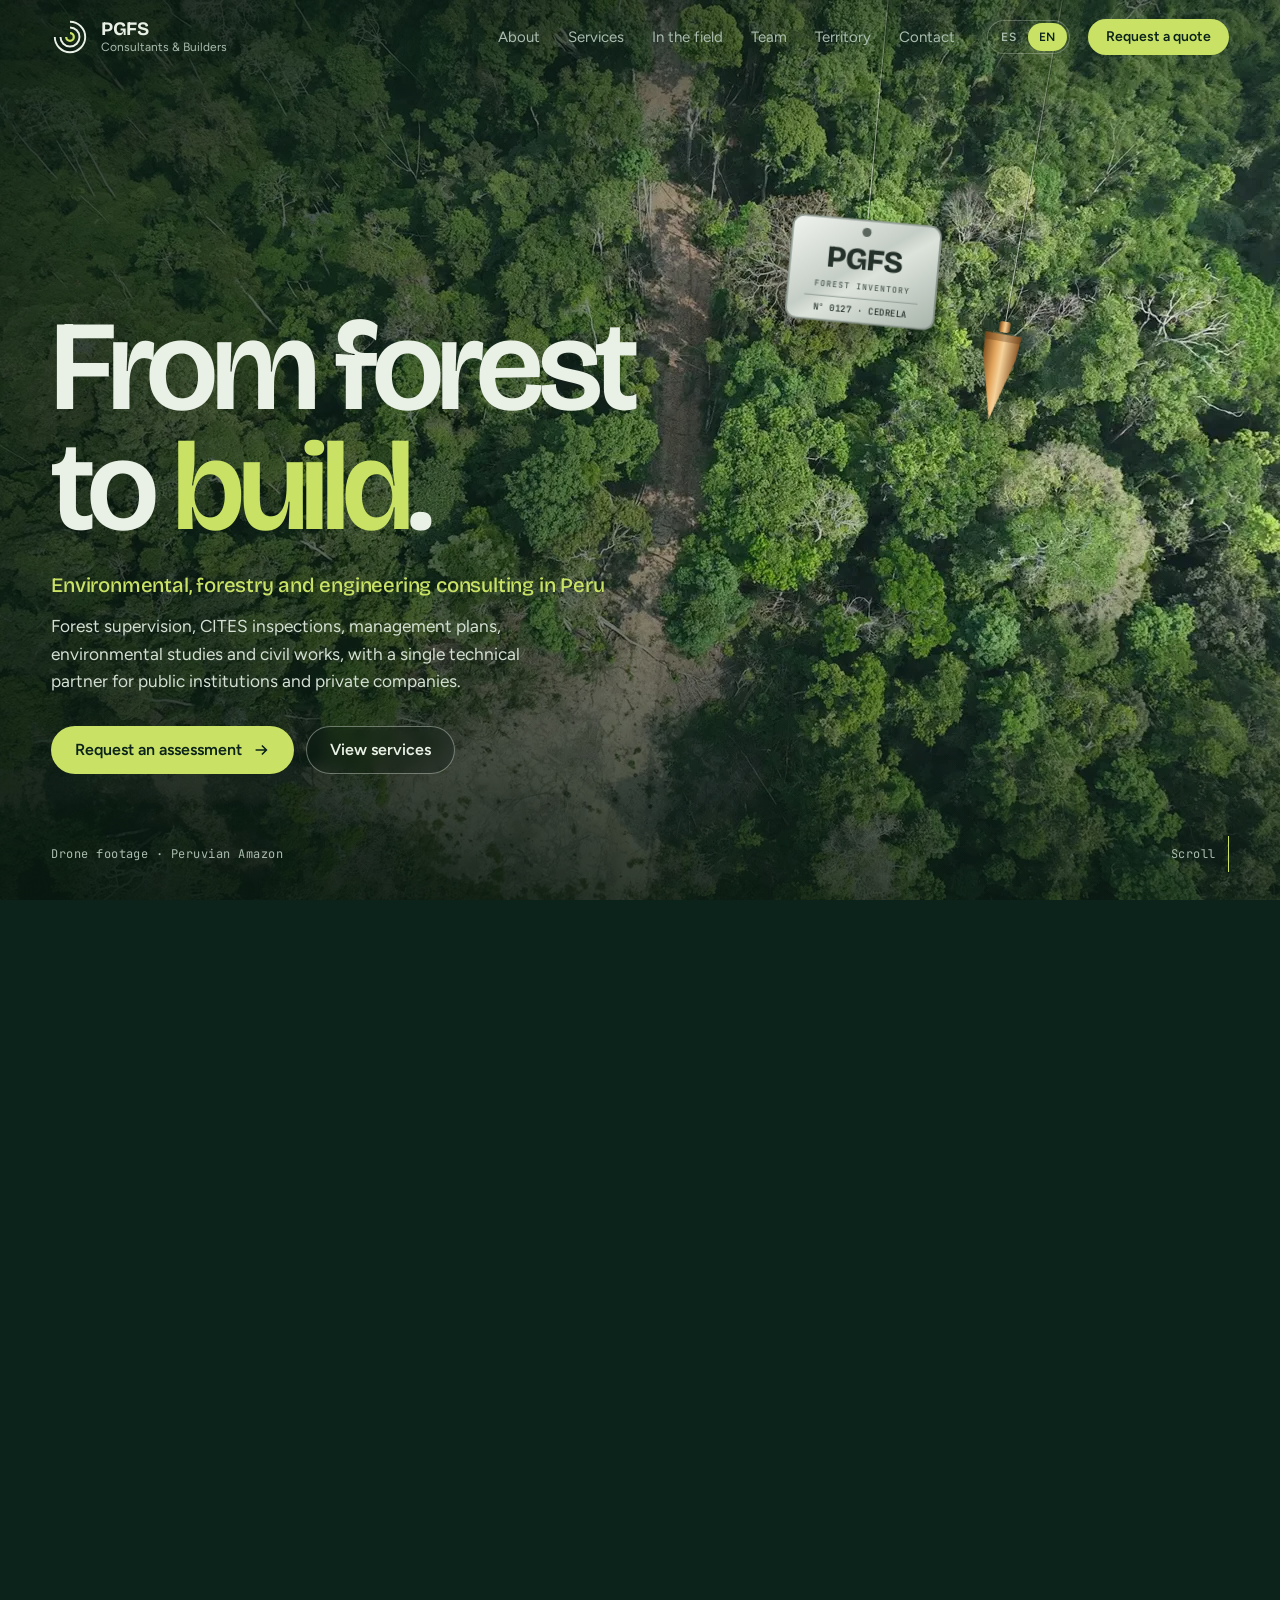
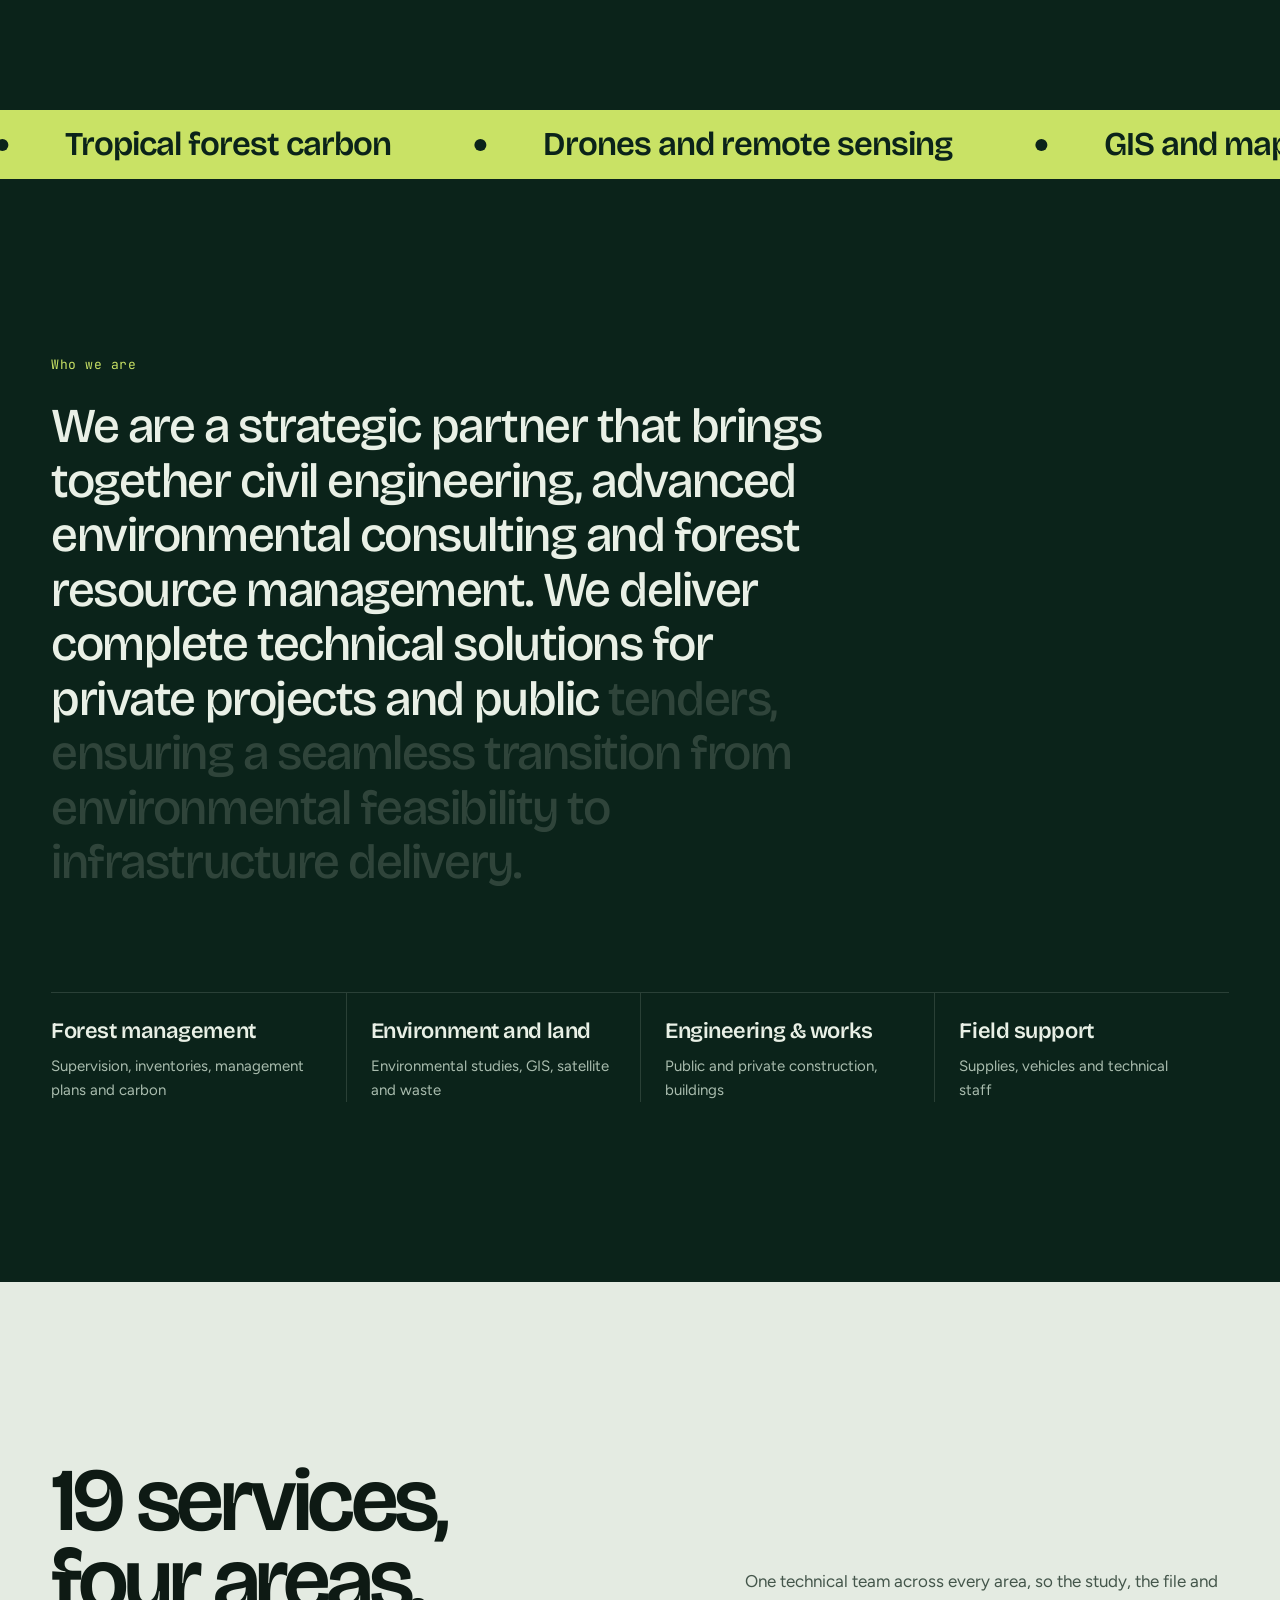
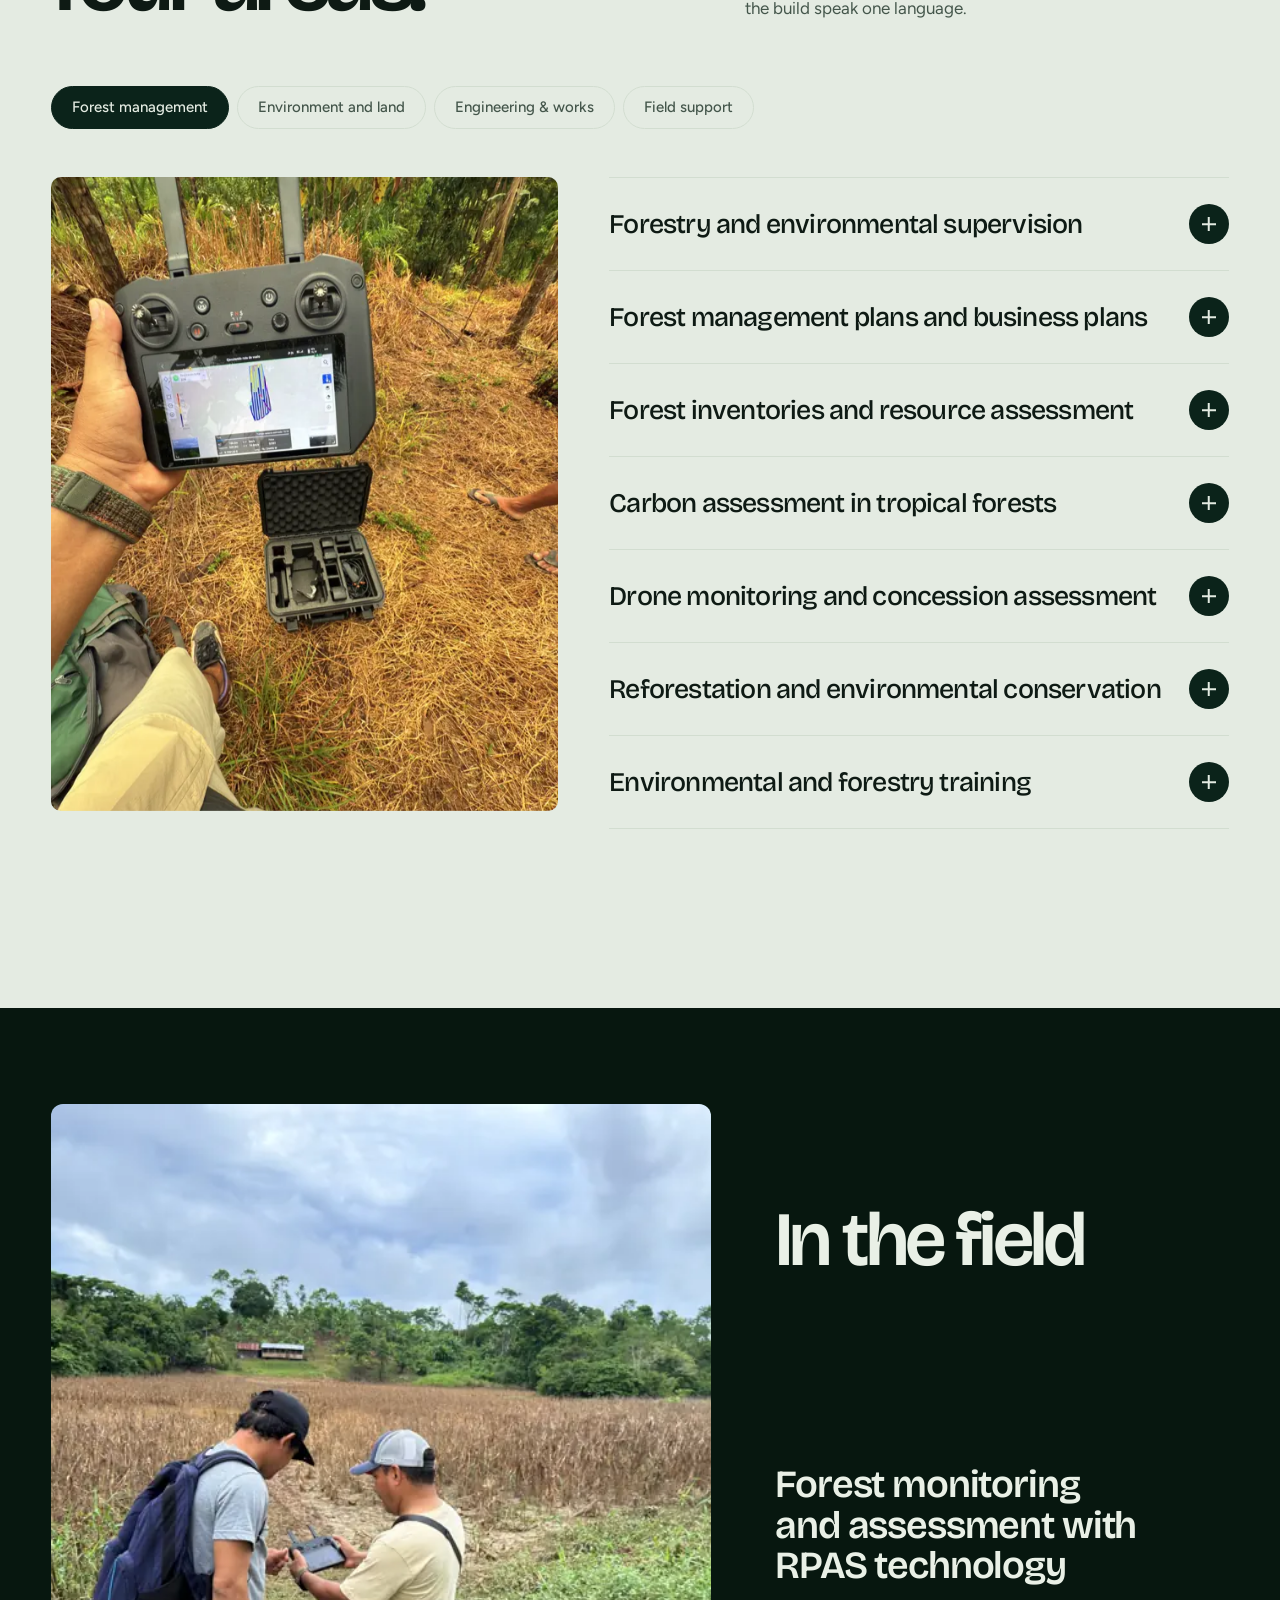
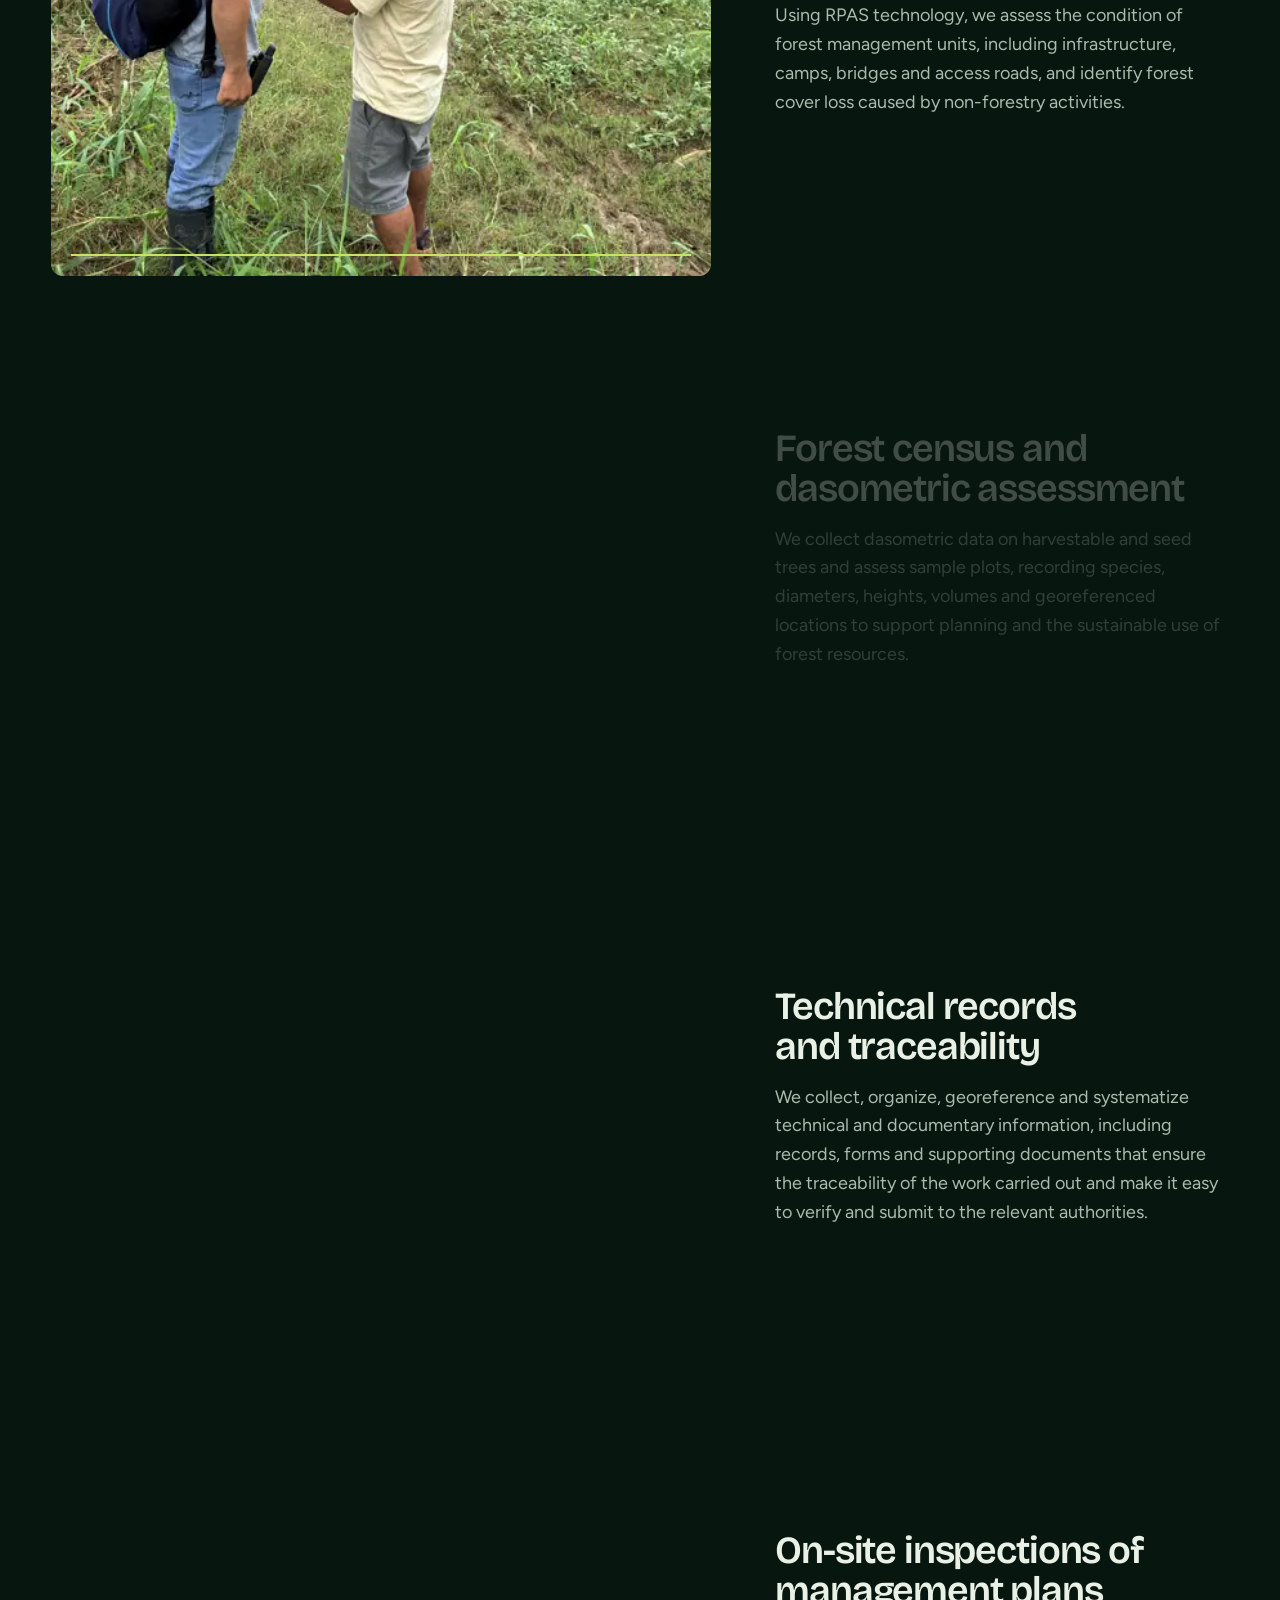
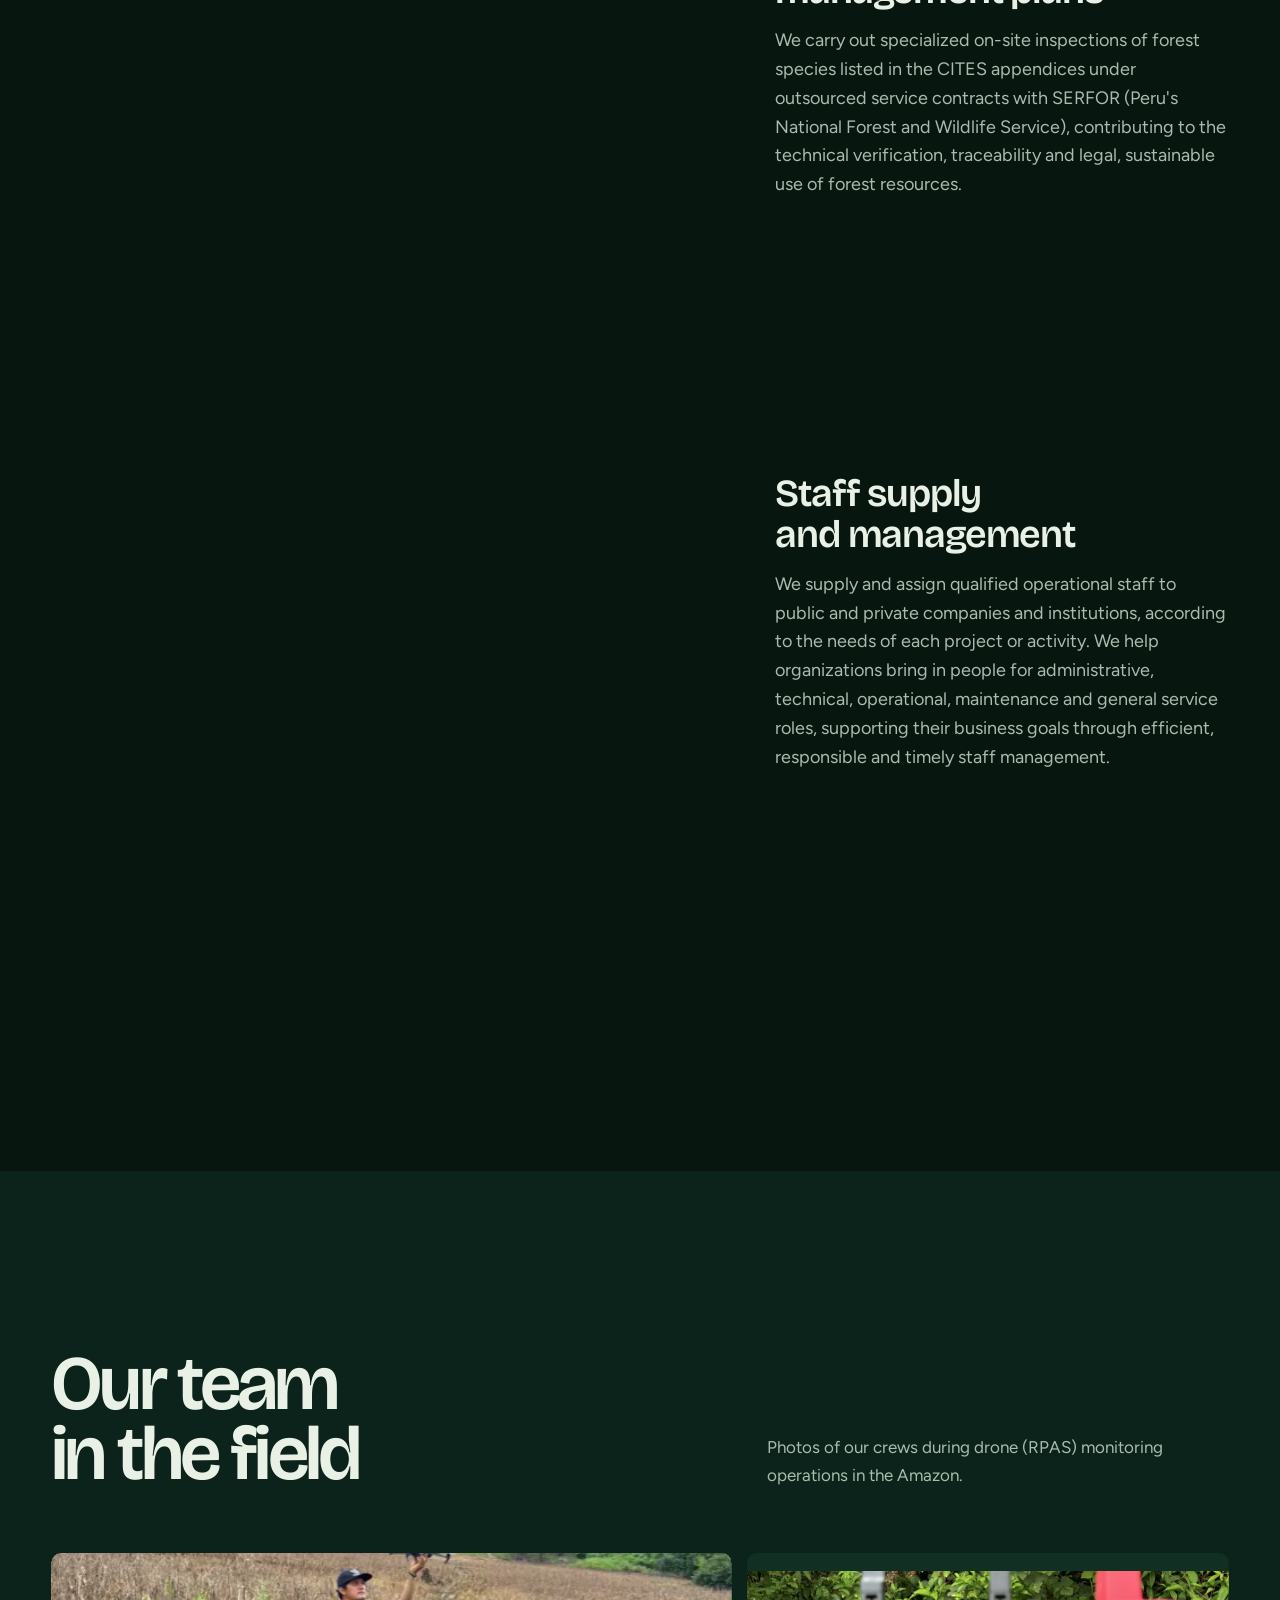
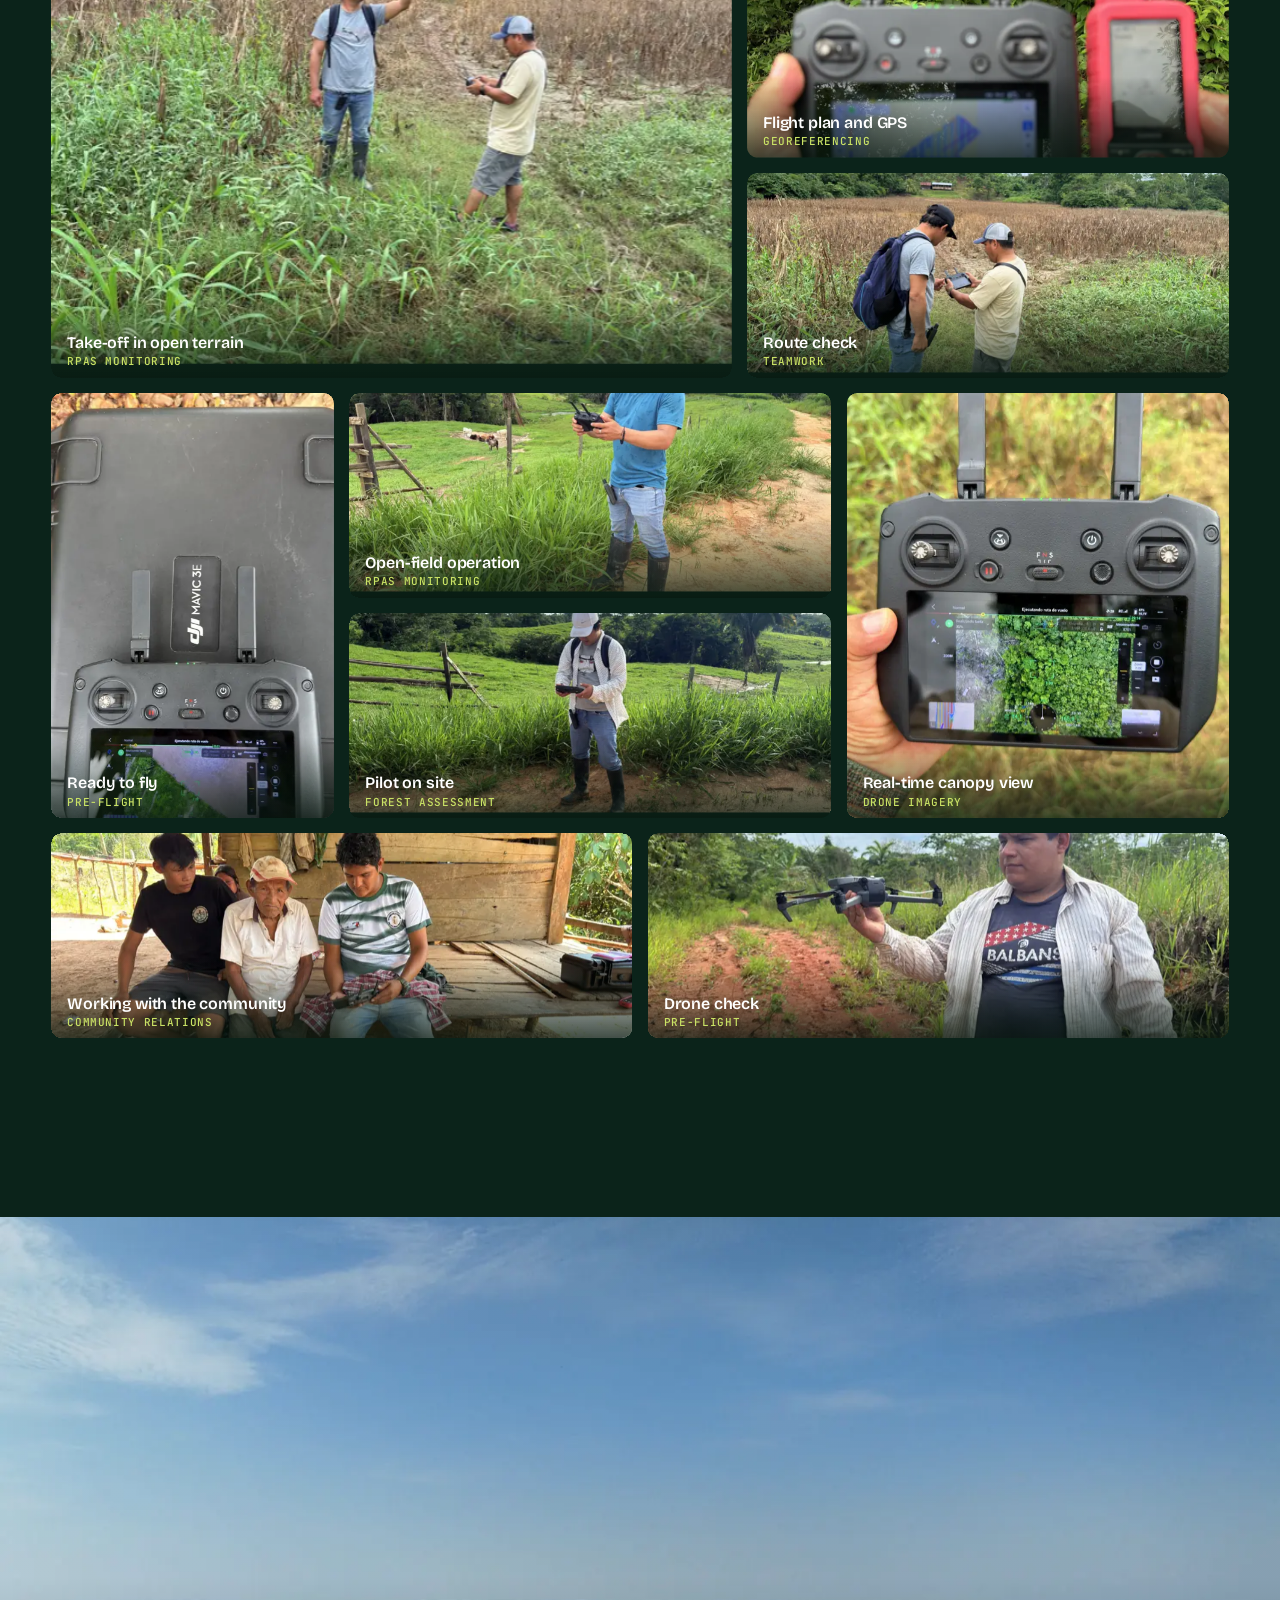
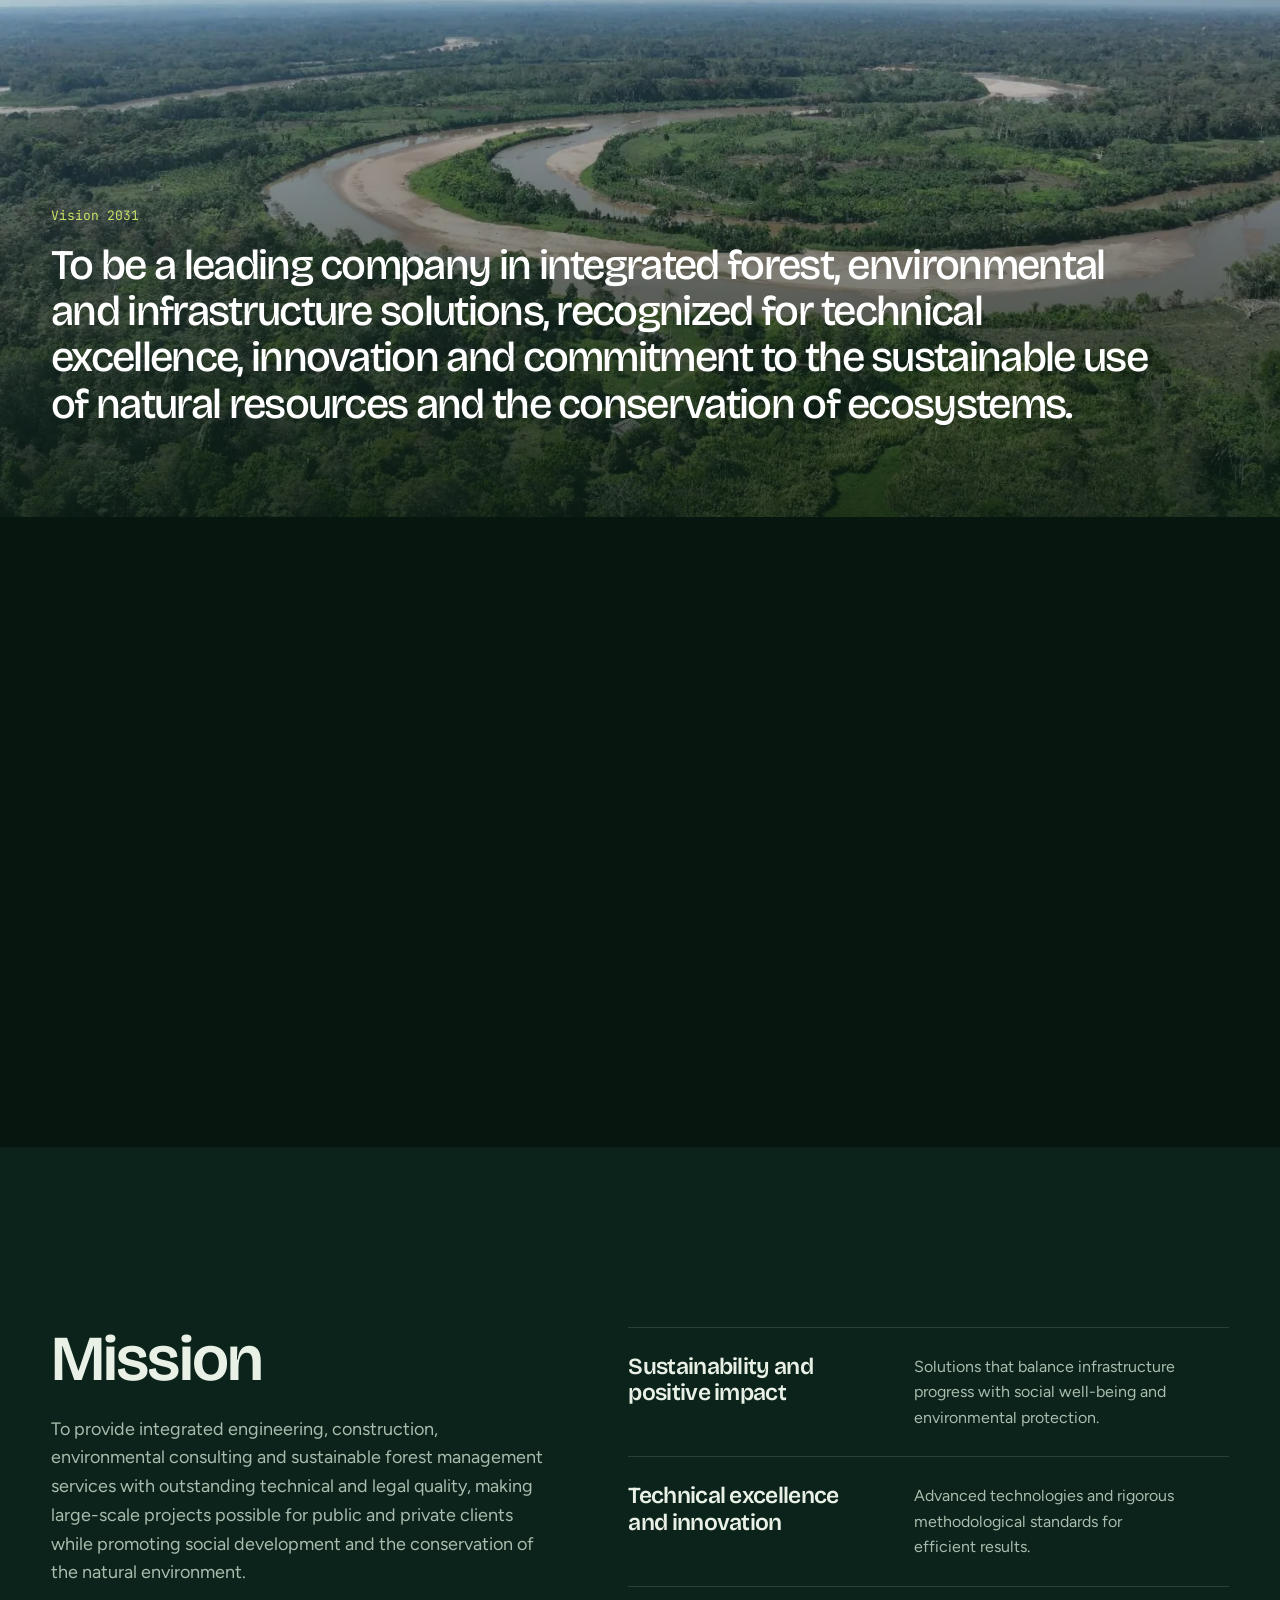
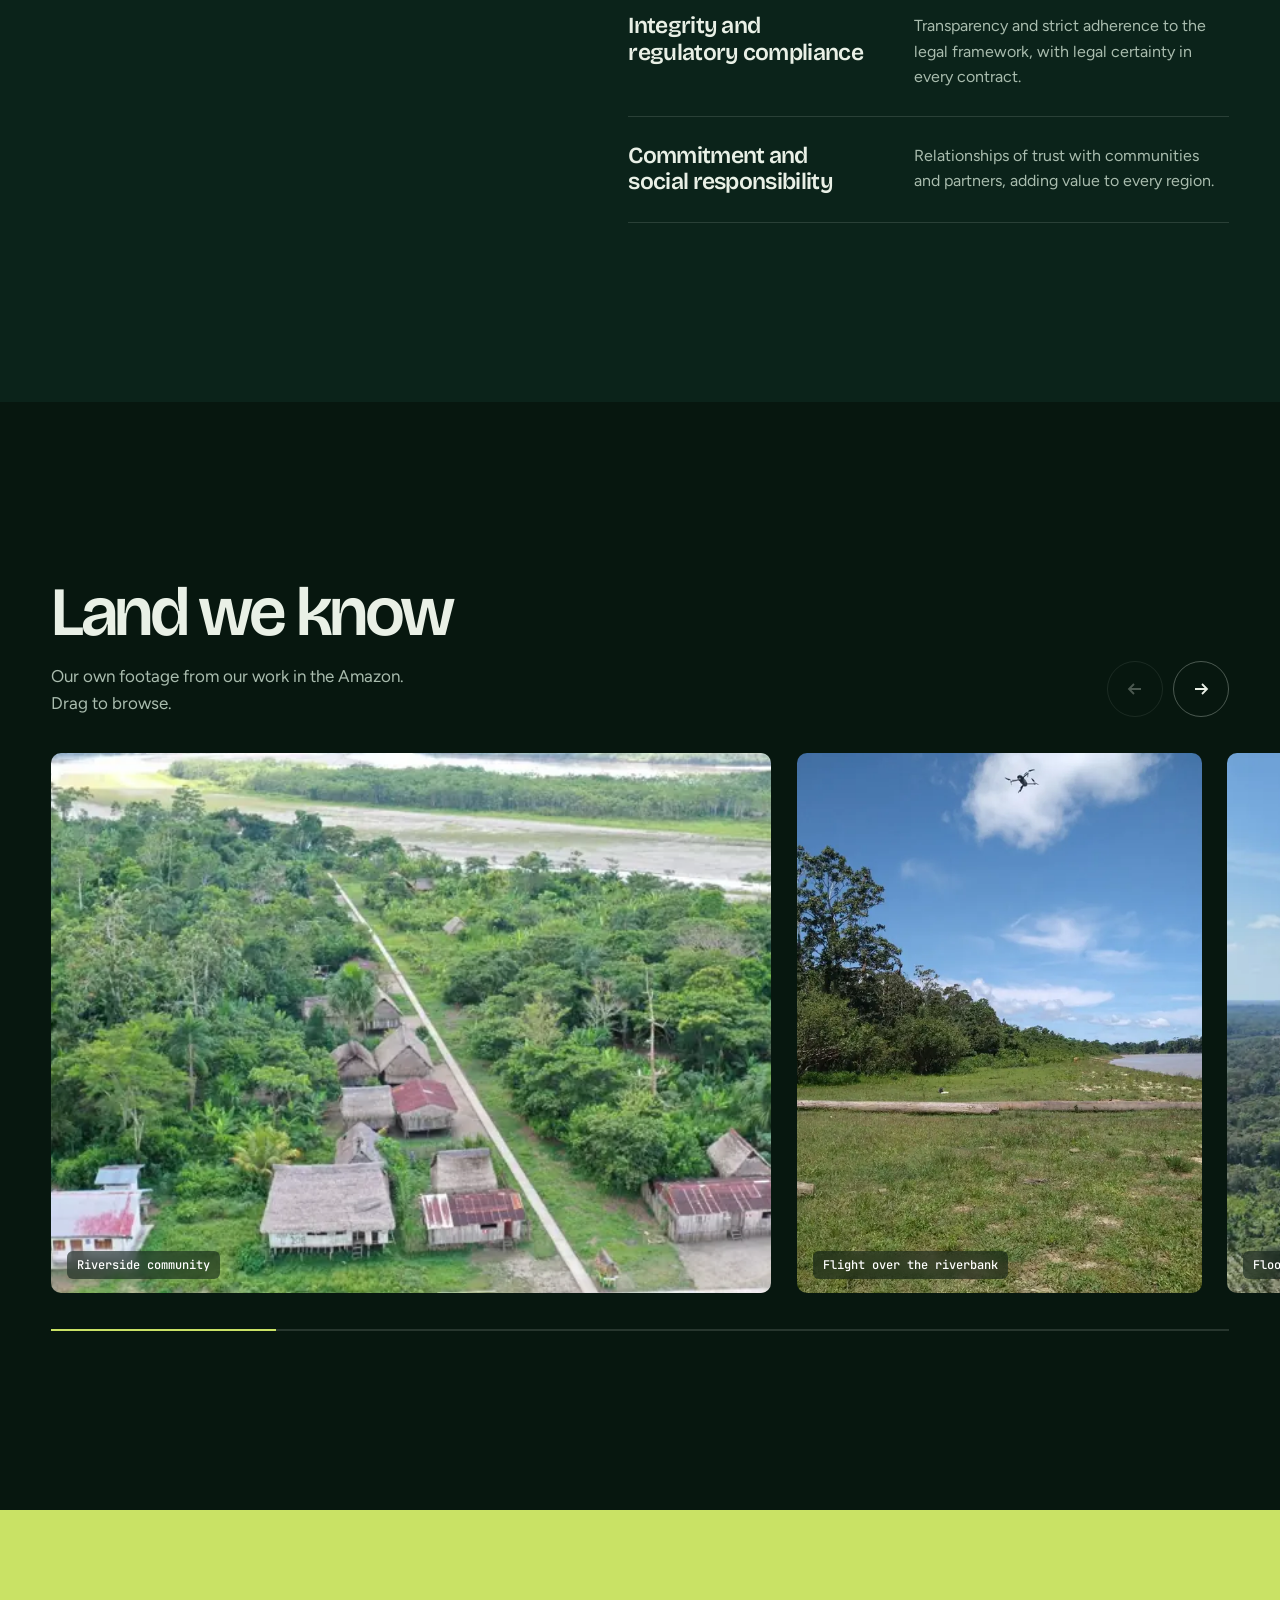
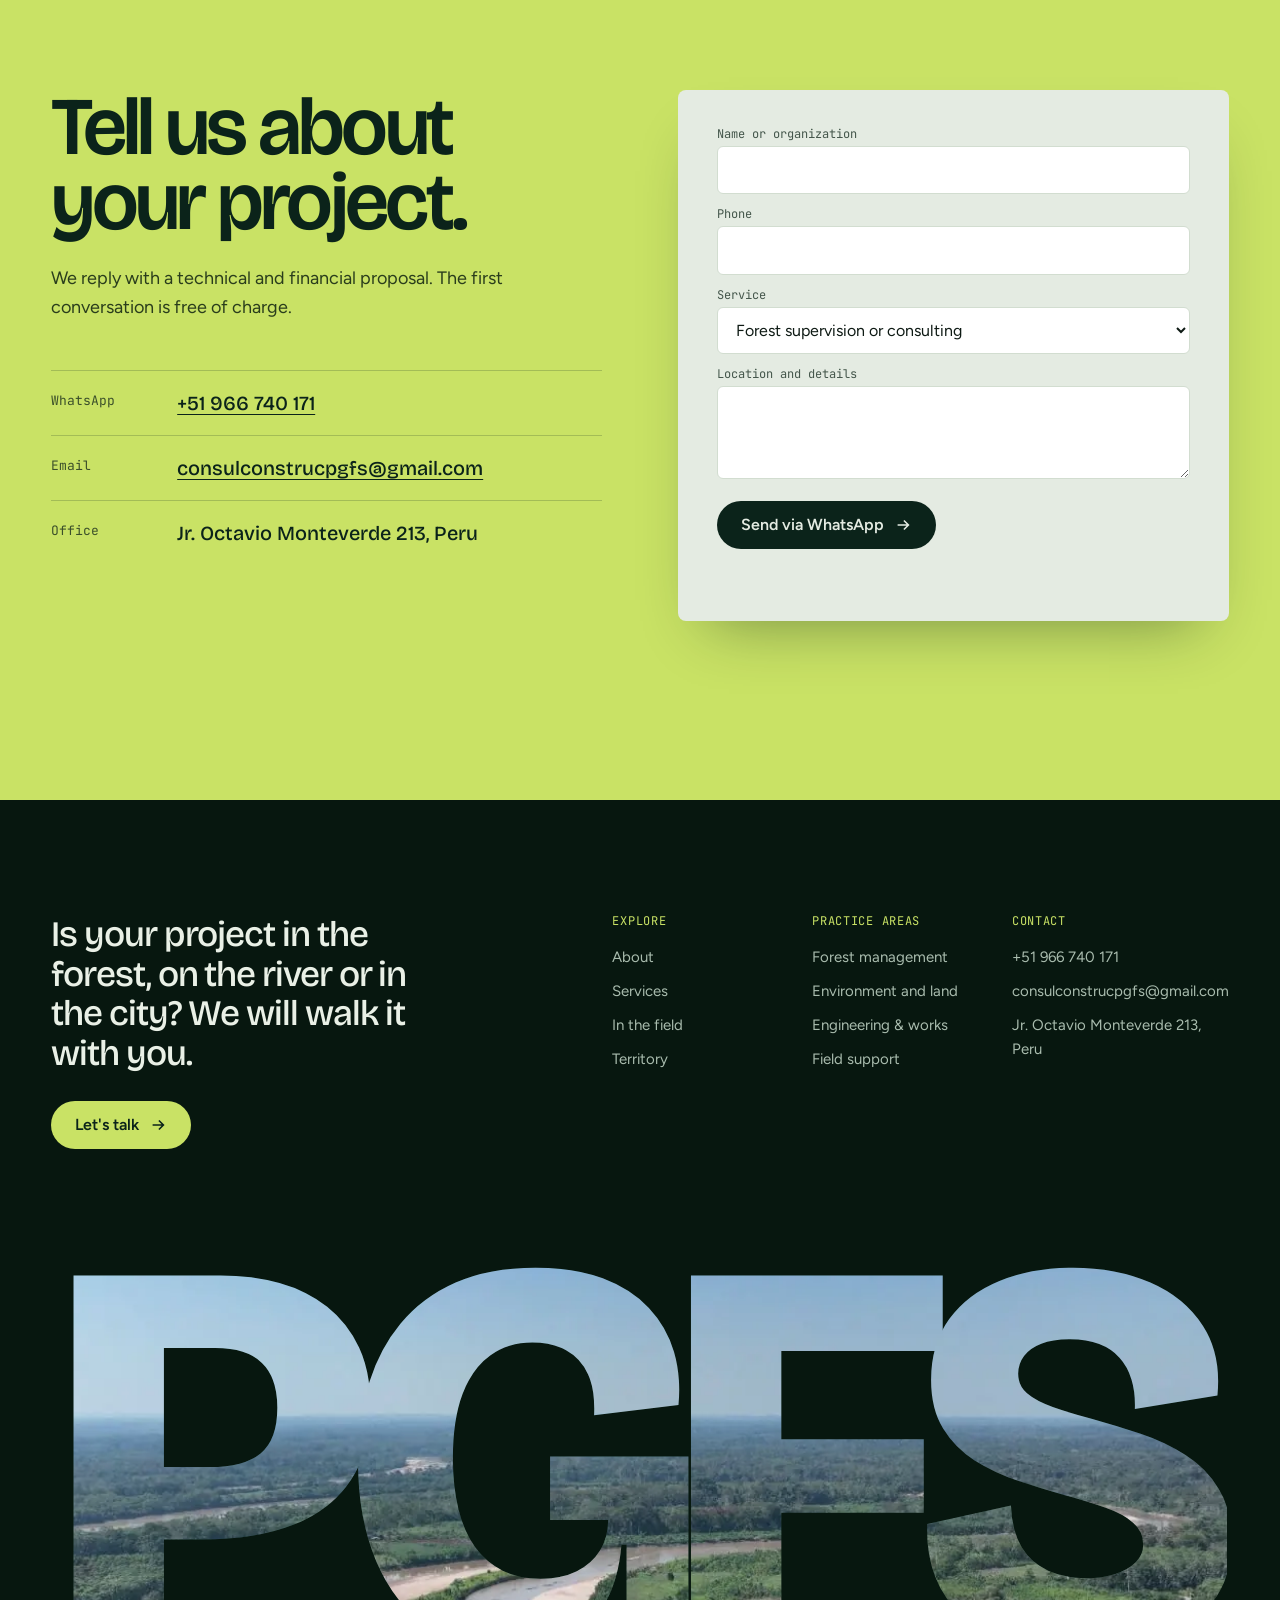
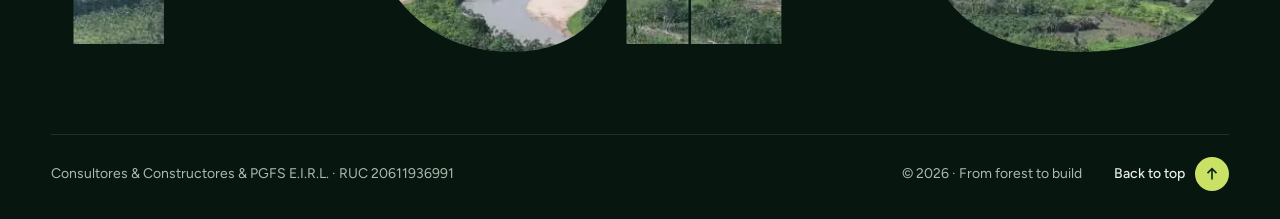
==== commit 728a3e9d: "Cambio de idioma sin recargar y textos en inglés del mismo largo" ====
--- a/en/index.html
+++ b/en/index.html
@@ -13,15 +13,15 @@
   <link rel="alternate" hreflang="en" href="https://pgfsconsultores.com/en/">
   <link rel="alternate" hreflang="x-default" href="https://pgfsconsultores.com/">
   <meta name="theme-color" content="#0B231A">
-  <link rel="icon" href="../icon.svg" type="image/svg+xml">
-  <link rel="apple-touch-icon" href="../icon-180.png">
+  <link rel="icon" href="/icon.svg" type="image/svg+xml">
+  <link rel="apple-touch-icon" href="/icon-180.png">
   <meta property="og:type" content="website">
   <meta property="og:locale" content="en_US">
   <meta property="og:locale:alternate" content="es_PE">
   <meta property="og:site_name" content="PGFS Consultores &amp; Constructores">
   <meta property="og:url" content="https://pgfsconsultores.com/en/">
   <meta property="og:title" content="PGFS | Environmental, Forestry & Engineering Consulting in Peru">
-  <meta property="og:description" content="From the forest to the build: forest supervision, CITES, management plans, environmental studies, GIS and construction with one technical partner.">
+  <meta property="og:description" content="From forest to build: forest supervision, CITES, management plans, environmental studies, GIS and construction with one technical partner.">
   <meta property="og:image" content="https://pgfsconsultores.com/media/og.jpg">
   <meta property="og:image:width" content="1200">
   <meta property="og:image:height" content="630">
@@ -38,7 +38,7 @@
   "logo": "https://pgfsconsultores.com/icon.svg",
   "image": "https://pgfsconsultores.com/media/hero-poster.webp",
   "description": "Environmental and forestry consultancy with an engineering and construction division in Peru: forest supervision, CITES inspections, forest management plans, inventories, carbon assessment, environmental studies, GIS, civil works and public procurement.",
-  "slogan": "From the forest to the build",
+  "slogan": "From forest to build",
   "areaServed": {
     "@type": "Country",
     "name": "Peru"
@@ -68,7 +68,7 @@
         "@type": "Offer",
         "itemOffered": {
           "@type": "Service",
-          "name": "Forestry consulting and environmental supervision"
+          "name": "Forestry and environmental supervision"
         }
       },
       {
@@ -224,8 +224,8 @@
   <link rel="preconnect" href="https://fonts.googleapis.com">
   <link rel="preconnect" href="https://fonts.gstatic.com" crossorigin>
   <link href="https://fonts.googleapis.com/css2?family=Bricolage+Grotesque:opsz,wght@12..96,300..800&family=Figtree:wght@400;500;600&family=JetBrains+Mono:wght@400;500&display=swap" rel="stylesheet">
-  <link rel="preload" as="image" href="../media/hero-poster.webp">
-  <link rel="stylesheet" href="../styles.css?v=202611011100">
+  <link rel="preload" as="image" href="/media/hero-poster.webp">
+  <link rel="stylesheet" href="/styles.css?v=202611011900">
   <!-- Google Analytics: pegar aquí el ID de medición (G-XXXXXXXXXX). Vacío = desactivado -->
   <script>
     (function () {
@@ -275,8 +275,8 @@
       <a href="#contacto">Contact</a>
     </nav>
     <div class="lang" role="group" aria-label="Language">
-      <a href="/" hreflang="es" lang="es" aria-label="Español">ES</a>
-      <a aria-current="page">EN</a>
+      <a href="/" hreflang="es" lang="es">ES</a>
+      <a href="/en/" hreflang="en" lang="en" aria-current="page">EN</a>
     </div>
     <a class="btn btn--small" href="#contacto">Request a quote</a>
     <button class="nav__burger" id="burger" aria-label="Open menu" aria-expanded="false"><span></span><span></span></button>
@@ -287,8 +287,8 @@
     <section class="hero" id="inicio">
       <div class="hero__sticky">
         <div class="hero__frame" id="heroFrame">
-          <video class="hero__video" id="heroVideo" muted loop playsinline preload="auto" poster="../media/hero-poster.webp"
-                 data-src-desktop="../media/hero-720.mp4" data-src-mobile="../media/hero-mobile.mp4"></video>
+          <video class="hero__video" id="heroVideo" muted loop playsinline preload="auto" poster="/media/hero-poster.webp"
+                 data-src-desktop="/media/hero-720.mp4" data-src-mobile="/media/hero-mobile.mp4"></video>
           <div class="hero__veil"></div>
         </div>
 
@@ -332,8 +332,8 @@
 
         <div class="hero__inner" id="heroInner">
           <h1 class="hero__title">
-            <span class="line"><span>From the forest</span></span>
-            <span class="line"><span>to the <em>build</em>.</span></span>
+            <span class="line"><span>From forest</span></span>
+            <span class="line"><span>to <em>build</em>.</span></span>
             <span class="hero__sub reveal-hero">Environmental, forestry and engineering consulting in Peru</span>
           </h1>
           <p class="hero__lead reveal-hero">Forest supervision, CITES inspections, management plans, environmental studies and civil works, with a single technical partner for public institutions and private companies.</p>
@@ -366,7 +366,7 @@
       <div class="about__fronts">
         <div class="front reveal"><b>Forest management</b><span>Supervision, inventories, management plans and carbon</span></div>
         <div class="front reveal"><b>Environment and land</b><span>Environmental studies, GIS, satellite and waste</span></div>
-        <div class="front reveal"><b>Engineering and construction</b><span>Public and private construction, buildings</span></div>
+        <div class="front reveal"><b>Engineering &amp; works</b><span>Public and private construction, buildings</span></div>
         <div class="front reveal"><b>Field support</b><span>Supplies, vehicles and technical staff</span></div>
       </div>
     </section>
@@ -375,27 +375,27 @@
     <section class="services" id="servicios">
       <div class="services__head">
         <h2 class="reveal">19 services,<br>four areas.</h2>
-        <p class="reveal">Every area works with the same technical team, so the study, the technical file and the execution all speak the same language.</p>
+        <p class="reveal">One technical team across every area, so the study, the file and the build speak one language.</p>
       </div>
 
       <div class="tabs" role="tablist" aria-label="Practice areas">
         <button class="tab is-active" role="tab" aria-selected="true" data-tab="0">Forest management</button>
         <button class="tab" role="tab" aria-selected="false" data-tab="1">Environment and land</button>
-        <button class="tab" role="tab" aria-selected="false" data-tab="2">Engineering and construction</button>
+        <button class="tab" role="tab" aria-selected="false" data-tab="2">Engineering &amp; works</button>
         <button class="tab" role="tab" aria-selected="false" data-tab="3">Field support</button>
       </div>
 
       <div class="svc-wrap">
         <div class="svc-media" aria-hidden="true">
-          <img class="is-active" src="../media/img/eq-control-plan-1600.webp" srcset="../media/img/eq-control-plan-800.webp 800w, ../media/img/eq-control-plan-1600.webp 1600w" sizes="(max-width: 900px) 100vw, 45vw" alt="" loading="lazy">
-          <img src="../media/img/eq-dosel-1600.webp" srcset="../media/img/eq-dosel-800.webp 800w, ../media/img/eq-dosel-1600.webp 1600w" sizes="(max-width: 900px) 100vw, 45vw" alt="" loading="lazy">
+          <img class="is-active" src="/media/img/eq-control-plan-1600.webp" srcset="/media/img/eq-control-plan-800.webp 800w, /media/img/eq-control-plan-1600.webp 1600w" sizes="(max-width: 900px) 100vw, 45vw" alt="" loading="lazy">
+          <img src="/media/img/eq-dosel-1600.webp" srcset="/media/img/eq-dosel-800.webp 800w, /media/img/eq-dosel-1600.webp 1600w" sizes="(max-width: 900px) 100vw, 45vw" alt="" loading="lazy">
           <img src="https://images.unsplash.com/photo-1590069261209-f8e9b8642343?w=1400&q=70&auto=format&fit=crop" alt="" loading="lazy">
-          <img src="../media/img/eq-comunidad-1600.webp" srcset="../media/img/eq-comunidad-800.webp 800w, ../media/img/eq-comunidad-1600.webp 1600w" sizes="(max-width: 900px) 100vw, 45vw" alt="" loading="lazy">
+          <img src="/media/img/eq-comunidad-1600.webp" srcset="/media/img/eq-comunidad-800.webp 800w, /media/img/eq-comunidad-1600.webp 1600w" sizes="(max-width: 900px) 100vw, 45vw" alt="" loading="lazy">
         </div>
 
         <div class="svc-panels">
           <ul class="svc is-active" data-panel="0">
-            <li class="svc__item"><button class="svc__row" aria-expanded="false"><span class="svc__title">Forestry consulting and environmental supervision</span><span class="svc__plus" aria-hidden="true"></span></button>
+            <li class="svc__item"><button class="svc__row" aria-expanded="false"><span class="svc__title">Forestry and environmental supervision</span><span class="svc__plus" aria-hidden="true"></span></button>
               <div class="svc__panel"><div><p>We provide consulting and specialized technical assistance in preparing, reviewing and following up forest management plans, five-year audits and the monitoring of forest permits and concessions, including agroforestry use-rights contracts (CUSAF). We also carry out on-site inspections of forest species listed in the CITES appendices, as well as technical assessments and field activities to verify information, document results and strengthen the traceability of forest resources, promoting their sustainable use and compliance with current regulations.</p></div></div></li>
             <li class="svc__item"><button class="svc__row" aria-expanded="false"><span class="svc__title">Forest management plans and business plans</span><span class="svc__plus" aria-hidden="true"></span></button>
               <div class="svc__panel"><div><p>Preparation of general and intermediate forest management plans (PGMF, PMFI), Operating Plans (PO) and DEMA. Business plans for concession holders, indigenous and rural communities, private landholdings and producer organizations, aimed at sustainable use and access to financing.</p></div></div></li>
@@ -451,11 +451,11 @@
     <section class="field" id="campo">
       <div class="field__sticky">
         <div class="field__media" id="fieldMedia">
-          <video class="field__layer is-active" muted loop playsinline preload="none" poster="../media/campo-poster.webp" data-src="../media/campo-720.mp4"></video>
-          <img class="field__layer" src="../media/img/stock-censo-1800.webp" srcset="../media/img/stock-censo-900.webp 900w, ../media/img/stock-censo-1800.webp 1800w" sizes="(max-width: 900px) 100vw, 60vw" alt="Measuring a tree trunk circumference with a tape" loading="lazy">
-          <img class="field__layer" src="../media/img/eq-plan-gps-1600.webp" srcset="../media/img/eq-plan-gps-800.webp 800w, ../media/img/eq-plan-gps-1600.webp 1600w" sizes="(max-width: 900px) 100vw, 60vw" alt="Drone controller with the flight plan and a handheld GPS" loading="lazy">
-          <img class="field__layer" src="../media/img/eq-campo-dron-1600.webp" srcset="../media/img/eq-campo-dron-800.webp 800w, ../media/img/eq-campo-dron-1600.webp 1600w" sizes="(max-width: 900px) 100vw, 60vw" alt="PGFS technicians launching the drone in a farm field" loading="lazy">
-          <img class="field__layer" src="../media/img/eq-ruta-1600.webp" srcset="../media/img/eq-ruta-800.webp 800w, ../media/img/eq-ruta-1600.webp 1600w" sizes="(max-width: 900px) 100vw, 60vw" alt="Two PGFS technicians reviewing the flight route in the field" loading="lazy">
+          <video class="field__layer is-active" muted loop playsinline preload="none" poster="/media/campo-poster.webp" data-src="/media/campo-720.mp4"></video>
+          <img class="field__layer" src="/media/img/stock-censo-1800.webp" srcset="/media/img/stock-censo-900.webp 900w, /media/img/stock-censo-1800.webp 1800w" sizes="(max-width: 900px) 100vw, 60vw" alt="Measuring a tree trunk circumference with a tape" loading="lazy">
+          <img class="field__layer" src="/media/img/eq-plan-gps-1600.webp" srcset="/media/img/eq-plan-gps-800.webp 800w, /media/img/eq-plan-gps-1600.webp 1600w" sizes="(max-width: 900px) 100vw, 60vw" alt="Drone controller with the flight plan and a handheld GPS" loading="lazy">
+          <img class="field__layer" src="/media/img/eq-campo-dron-1600.webp" srcset="/media/img/eq-campo-dron-800.webp 800w, /media/img/eq-campo-dron-1600.webp 1600w" sizes="(max-width: 900px) 100vw, 60vw" alt="PGFS technicians launching the drone in a farm field" loading="lazy">
+          <img class="field__layer" src="/media/img/eq-ruta-1600.webp" srcset="/media/img/eq-ruta-800.webp 800w, /media/img/eq-ruta-1600.webp 1600w" sizes="(max-width: 900px) 100vw, 60vw" alt="Two PGFS technicians reviewing the flight route in the field" loading="lazy">
           <div class="field__progress"><i id="fieldBar"></i></div>
         </div>
       </div>
@@ -492,39 +492,39 @@
       </div>
       <div class="mosaic" id="mosaic">
           <figure class="tile t-a" data-speed="6">
-            <div class="tile__media"><img src="../media/img/eq-campo-dron-1600.webp" srcset="../media/img/eq-campo-dron-800.webp 800w, ../media/img/eq-campo-dron-1600.webp 1600w" sizes="(max-width: 900px) 100vw, 60vw" alt="PGFS technicians launching the drone in a farm field" loading="lazy"></div>
+            <div class="tile__media"><img src="/media/img/eq-campo-dron-1600.webp" srcset="/media/img/eq-campo-dron-800.webp 800w, /media/img/eq-campo-dron-1600.webp 1600w" sizes="(max-width: 900px) 100vw, 60vw" alt="PGFS technicians launching the drone in a farm field" loading="lazy"></div>
             <figcaption><b>Take-off in open terrain</b><span>RPAS monitoring</span></figcaption>
           </figure>
           <figure class="tile t-b" data-speed="-4">
-            <div class="tile__media"><img src="../media/img/eq-plan-gps-1600.webp" srcset="../media/img/eq-plan-gps-800.webp 800w, ../media/img/eq-plan-gps-1600.webp 1600w" sizes="(max-width: 900px) 50vw, 40vw" alt="Drone controller with the flight plan and a handheld GPS" loading="lazy"></div>
+            <div class="tile__media"><img src="/media/img/eq-plan-gps-1600.webp" srcset="/media/img/eq-plan-gps-800.webp 800w, /media/img/eq-plan-gps-1600.webp 1600w" sizes="(max-width: 900px) 50vw, 40vw" alt="Drone controller with the flight plan and a handheld GPS" loading="lazy"></div>
             <figcaption><b>Flight plan and GPS</b><span>Georeferencing</span></figcaption>
           </figure>
           <figure class="tile t-c" data-speed="3">
-            <div class="tile__media"><img src="../media/img/eq-ruta-1600.webp" srcset="../media/img/eq-ruta-800.webp 800w, ../media/img/eq-ruta-1600.webp 1600w" sizes="(max-width: 900px) 50vw, 40vw" alt="Two technicians reviewing the flight route on a tablet" loading="lazy"></div>
+            <div class="tile__media"><img src="/media/img/eq-ruta-1600.webp" srcset="/media/img/eq-ruta-800.webp 800w, /media/img/eq-ruta-1600.webp 1600w" sizes="(max-width: 900px) 50vw, 40vw" alt="Two technicians reviewing the flight route on a tablet" loading="lazy"></div>
             <figcaption><b>Route check</b><span>Teamwork</span></figcaption>
           </figure>
           <figure class="tile t-d" data-speed="-6">
-            <div class="tile__media"><img src="../media/img/eq-control-maleta-1600.webp" srcset="../media/img/eq-control-maleta-800.webp 800w, ../media/img/eq-control-maleta-1600.webp 1600w" sizes="(max-width: 900px) 50vw, 25vw" alt="Drone controller on its case showing the aerial view on screen" loading="lazy"></div>
+            <div class="tile__media"><img src="/media/img/eq-control-maleta-1600.webp" srcset="/media/img/eq-control-maleta-800.webp 800w, /media/img/eq-control-maleta-1600.webp 1600w" sizes="(max-width: 900px) 50vw, 25vw" alt="Drone controller on its case showing the aerial view on screen" loading="lazy"></div>
             <figcaption><b>Ready to fly</b><span>Pre-flight</span></figcaption>
           </figure>
           <figure class="tile t-e" data-speed="4">
-            <div class="tile__media"><img src="../media/img/eq-control-pasto-1600.webp" srcset="../media/img/eq-control-pasto-800.webp 800w, ../media/img/eq-control-pasto-1600.webp 1600w" sizes="(max-width: 900px) 50vw, 40vw" alt="PGFS technician operating the drone controller in a pasture" loading="lazy"></div>
+            <div class="tile__media"><img src="/media/img/eq-control-pasto-1600.webp" srcset="/media/img/eq-control-pasto-800.webp 800w, /media/img/eq-control-pasto-1600.webp 1600w" sizes="(max-width: 900px) 50vw, 40vw" alt="PGFS technician operating the drone controller in a pasture" loading="lazy"></div>
             <figcaption><b>Open-field operation</b><span>RPAS monitoring</span></figcaption>
           </figure>
           <figure class="tile t-f" data-speed="-3">
-            <div class="tile__media"><img src="../media/img/eq-dosel-1600.webp" srcset="../media/img/eq-dosel-800.webp 800w, ../media/img/eq-dosel-1600.webp 1600w" sizes="(max-width: 900px) 50vw, 30vw" alt="Controller screen showing the forest canopy" loading="lazy"></div>
+            <div class="tile__media"><img src="/media/img/eq-dosel-1600.webp" srcset="/media/img/eq-dosel-800.webp 800w, /media/img/eq-dosel-1600.webp 1600w" sizes="(max-width: 900px) 50vw, 30vw" alt="Controller screen showing the forest canopy" loading="lazy"></div>
             <figcaption><b>Real-time canopy view</b><span>Drone imagery</span></figcaption>
           </figure>
           <figure class="tile t-g" data-speed="5">
-            <div class="tile__media"><img src="../media/img/eq-piloto-1600.webp" srcset="../media/img/eq-piloto-800.webp 800w, ../media/img/eq-piloto-1600.webp 1600w" sizes="(max-width: 900px) 50vw, 40vw" alt="PGFS pilot with the drone controller next to a fence" loading="lazy"></div>
+            <div class="tile__media"><img src="/media/img/eq-piloto-1600.webp" srcset="/media/img/eq-piloto-800.webp 800w, /media/img/eq-piloto-1600.webp 1600w" sizes="(max-width: 900px) 50vw, 40vw" alt="PGFS pilot with the drone controller next to a fence" loading="lazy"></div>
             <figcaption><b>Pilot on site</b><span>Forest assessment</span></figcaption>
           </figure>
           <figure class="tile t-h" data-speed="-4">
-            <div class="tile__media"><img src="../media/img/eq-comunidad-1600.webp" srcset="../media/img/eq-comunidad-800.webp 800w, ../media/img/eq-comunidad-1600.webp 1600w" sizes="(max-width: 900px) 50vw, 40vw" alt="PGFS technicians talking with community members" loading="lazy"></div>
+            <div class="tile__media"><img src="/media/img/eq-comunidad-1600.webp" srcset="/media/img/eq-comunidad-800.webp 800w, /media/img/eq-comunidad-1600.webp 1600w" sizes="(max-width: 900px) 50vw, 40vw" alt="PGFS technicians talking with community members" loading="lazy"></div>
             <figcaption><b>Working with the community</b><span>Community relations</span></figcaption>
           </figure>
           <figure class="tile t-i" data-speed="4">
-            <div class="tile__media"><img src="../media/img/eq-revision-dron-1600.webp" srcset="../media/img/eq-revision-dron-800.webp 800w, ../media/img/eq-revision-dron-1600.webp 1600w" sizes="(max-width: 900px) 50vw, 40vw" alt="PGFS technician checking the drone before take-off" loading="lazy"></div>
+            <div class="tile__media"><img src="/media/img/eq-revision-dron-1600.webp" srcset="/media/img/eq-revision-dron-800.webp 800w, /media/img/eq-revision-dron-1600.webp 1600w" sizes="(max-width: 900px) 50vw, 40vw" alt="PGFS technician checking the drone before take-off" loading="lazy"></div>
             <figcaption><b>Drone check</b><span>Pre-flight</span></figcaption>
           </figure>
       </div>
@@ -533,7 +533,7 @@
     <!-- Visión: la imagen se abre al bajar -->
     <section class="vision" aria-label="Vision">
       <div class="vision__frame" id="visionFrame">
-        <img src="../media/img/rio-meandro-1800.webp" srcset="../media/img/rio-meandro-900.webp 900w, ../media/img/rio-meandro-1800.webp 1800w" sizes="100vw" alt="Meander of an Amazon river seen from a drone" loading="lazy">
+        <img src="/media/img/rio-meandro-1800.webp" srcset="/media/img/rio-meandro-900.webp 900w, /media/img/rio-meandro-1800.webp 1800w" sizes="100vw" alt="Meander of an Amazon river seen from a drone" loading="lazy">
         <div class="vision__copy">
           <p class="vision__kicker">Vision 2031</p>
           <p class="vision__text">To be a leading company in integrated forest, environmental and infrastructure solutions, recognized for technical excellence, innovation and commitment to the sustainable use of natural resources and the conservation of ecosystems.</p>
@@ -574,17 +574,17 @@
         </div>
         <div class="gallery__viewport" id="galleryViewport" tabindex="0" aria-roledescription="carousel" aria-label="Photos of the land. Use the arrow keys to browse.">
         <div class="gallery__track" id="galleryTrack">
-          <figure class="shot shot--wide"><img src="../media/img/te-comunidad-1800.webp" srcset="../media/img/te-comunidad-900.webp 900w, ../media/img/te-comunidad-1800.webp 1800w" sizes="(max-width: 900px) 85vw, 50vw" alt="Aerial view of a riverside community surrounded by forest" loading="lazy"><figcaption>Riverside community</figcaption></figure>
-          <figure class="shot"><img src="../media/img/te-dron-rio-1800.webp" srcset="../media/img/te-dron-rio-900.webp 900w, ../media/img/te-dron-rio-1800.webp 1800w" sizes="(max-width: 900px) 85vw, 34vw" alt="PGFS drone flying over the riverbank" loading="lazy"><figcaption>Flight over the riverbank</figcaption></figure>
-          <figure class="shot shot--wide"><img src="../media/img/rio-lejano-1800.webp" srcset="../media/img/rio-lejano-900.webp 900w, ../media/img/rio-lejano-1800.webp 1800w" sizes="(max-width: 900px) 85vw, 50vw" alt="Amazon lowlands with a winding river in the distance" loading="lazy"><figcaption>Floodplain</figcaption></figure>
-          <figure class="shot"><img src="../media/img/vuelo-trocha-1800.webp" srcset="../media/img/vuelo-trocha-900.webp 900w, ../media/img/vuelo-trocha-1800.webp 1800w" sizes="(max-width: 900px) 85vw, 34vw" alt="Overhead view of an access trail in the forest" loading="lazy"><figcaption>Access trail</figcaption></figure>
-          <figure class="shot shot--wide"><img src="../media/img/rio-ancho-1800.webp" srcset="../media/img/rio-ancho-900.webp 900w, ../media/img/rio-ancho-1800.webp 1800w" sizes="(max-width: 900px) 85vw, 50vw" alt="Wide river lined with forest under a cloudy sky" loading="lazy"><figcaption>Riverbank and hill forest</figcaption></figure>
-          <figure class="shot"><img src="../media/img/vuelo-interior-1800.webp" srcset="../media/img/vuelo-interior-900.webp 900w, ../media/img/vuelo-interior-1800.webp 1800w" sizes="(max-width: 900px) 85vw, 34vw" alt="Forest interior with tall trees" loading="lazy"><figcaption>Forest interior</figcaption></figure>
-          <figure class="shot shot--wide"><img src="../media/img/vuelo-bosque-1800.webp" srcset="../media/img/vuelo-bosque-900.webp 900w, ../media/img/vuelo-bosque-1800.webp 1800w" sizes="(max-width: 900px) 85vw, 50vw" alt="Continuous Amazon forest seen from the air" loading="lazy"><figcaption>Continuous forest</figcaption></figure>
-          <figure class="shot"><img src="../media/img/vuelo-borde-1800.webp" srcset="../media/img/vuelo-borde-900.webp 900w, ../media/img/vuelo-borde-1800.webp 1800w" sizes="(max-width: 900px) 85vw, 34vw" alt="Forest edge seen from a drone" loading="lazy"><figcaption>Forest edge</figcaption></figure>
-          <figure class="shot shot--wide"><img src="../media/img/rio-meandro-1800.webp" srcset="../media/img/rio-meandro-900.webp 900w, ../media/img/rio-meandro-1800.webp 1800w" sizes="(max-width: 900px) 85vw, 50vw" alt="Meander of an Amazon river with sandbanks" loading="lazy"><figcaption>Meander and sandbanks</figcaption></figure>
-          <figure class="shot"><img src="../media/img/vuelo-dosel-1800.webp" srcset="../media/img/vuelo-dosel-900.webp 900w, ../media/img/vuelo-dosel-1800.webp 1800w" sizes="(max-width: 900px) 85vw, 34vw" alt="Forest canopy seen from above" loading="lazy"><figcaption>Forest canopy</figcaption></figure>
-          <figure class="shot shot--wide"><img src="../media/img/te-bosque-1800.webp" srcset="../media/img/te-bosque-900.webp 900w, ../media/img/te-bosque-1800.webp 1800w" sizes="(max-width: 900px) 85vw, 50vw" alt="Amazon forest with farm plots and smoke in the distance" loading="lazy"><figcaption>Forest and farm plots</figcaption></figure>
+          <figure class="shot shot--wide"><img src="/media/img/te-comunidad-1800.webp" srcset="/media/img/te-comunidad-900.webp 900w, /media/img/te-comunidad-1800.webp 1800w" sizes="(max-width: 900px) 85vw, 50vw" alt="Aerial view of a riverside community surrounded by forest" loading="lazy"><figcaption>Riverside community</figcaption></figure>
+          <figure class="shot"><img src="/media/img/te-dron-rio-1800.webp" srcset="/media/img/te-dron-rio-900.webp 900w, /media/img/te-dron-rio-1800.webp 1800w" sizes="(max-width: 900px) 85vw, 34vw" alt="PGFS drone flying over the riverbank" loading="lazy"><figcaption>Flight over the riverbank</figcaption></figure>
+          <figure class="shot shot--wide"><img src="/media/img/rio-lejano-1800.webp" srcset="/media/img/rio-lejano-900.webp 900w, /media/img/rio-lejano-1800.webp 1800w" sizes="(max-width: 900px) 85vw, 50vw" alt="Amazon lowlands with a winding river in the distance" loading="lazy"><figcaption>Floodplain</figcaption></figure>
+          <figure class="shot"><img src="/media/img/vuelo-trocha-1800.webp" srcset="/media/img/vuelo-trocha-900.webp 900w, /media/img/vuelo-trocha-1800.webp 1800w" sizes="(max-width: 900px) 85vw, 34vw" alt="Overhead view of an access trail in the forest" loading="lazy"><figcaption>Access trail</figcaption></figure>
+          <figure class="shot shot--wide"><img src="/media/img/rio-ancho-1800.webp" srcset="/media/img/rio-ancho-900.webp 900w, /media/img/rio-ancho-1800.webp 1800w" sizes="(max-width: 900px) 85vw, 50vw" alt="Wide river lined with forest under a cloudy sky" loading="lazy"><figcaption>Riverbank and hill forest</figcaption></figure>
+          <figure class="shot"><img src="/media/img/vuelo-interior-1800.webp" srcset="/media/img/vuelo-interior-900.webp 900w, /media/img/vuelo-interior-1800.webp 1800w" sizes="(max-width: 900px) 85vw, 34vw" alt="Forest interior with tall trees" loading="lazy"><figcaption>Forest interior</figcaption></figure>
+          <figure class="shot shot--wide"><img src="/media/img/vuelo-bosque-1800.webp" srcset="/media/img/vuelo-bosque-900.webp 900w, /media/img/vuelo-bosque-1800.webp 1800w" sizes="(max-width: 900px) 85vw, 50vw" alt="Continuous Amazon forest seen from the air" loading="lazy"><figcaption>Continuous forest</figcaption></figure>
+          <figure class="shot"><img src="/media/img/vuelo-borde-1800.webp" srcset="/media/img/vuelo-borde-900.webp 900w, /media/img/vuelo-borde-1800.webp 1800w" sizes="(max-width: 900px) 85vw, 34vw" alt="Forest edge seen from a drone" loading="lazy"><figcaption>Forest edge</figcaption></figure>
+          <figure class="shot shot--wide"><img src="/media/img/rio-meandro-1800.webp" srcset="/media/img/rio-meandro-900.webp 900w, /media/img/rio-meandro-1800.webp 1800w" sizes="(max-width: 900px) 85vw, 50vw" alt="Meander of an Amazon river with sandbanks" loading="lazy"><figcaption>Meander and sandbanks</figcaption></figure>
+          <figure class="shot"><img src="/media/img/vuelo-dosel-1800.webp" srcset="/media/img/vuelo-dosel-900.webp 900w, /media/img/vuelo-dosel-1800.webp 1800w" sizes="(max-width: 900px) 85vw, 34vw" alt="Forest canopy seen from above" loading="lazy"><figcaption>Forest canopy</figcaption></figure>
+          <figure class="shot shot--wide"><img src="/media/img/te-bosque-1800.webp" srcset="/media/img/te-bosque-900.webp 900w, /media/img/te-bosque-1800.webp 1800w" sizes="(max-width: 900px) 85vw, 50vw" alt="Amazon forest with farm plots and smoke in the distance" loading="lazy"><figcaption>Forest and farm plots</figcaption></figure>
         </div>
         </div>
         <div class="gallery__bar" aria-hidden="true"><i id="galBar"></i></div>
@@ -648,7 +648,7 @@
           <h4>Practice areas</h4>
           <a href="#servicios" data-tab-link="0">Forest management</a>
           <a href="#servicios" data-tab-link="1">Environment and land</a>
-          <a href="#servicios" data-tab-link="2">Engineering and construction</a>
+          <a href="#servicios" data-tab-link="2">Engineering &amp; works</a>
           <a href="#servicios" data-tab-link="3">Field support</a>
         </div>
         <div>
@@ -664,13 +664,13 @@
 
     <div class="foot__row">
       <span>Consultores &amp; Constructores &amp; PGFS E.I.R.L. · RUC 20611936991</span>
-      <span>© <span id="year">2026</span> · From the forest to the build</span>
+      <span>© <span id="year">2026</span> · From forest to build</span>
       <a class="foot__up" href="#inicio">Back to top
         <svg viewBox="0 0 20 20" aria-hidden="true"><path d="M10 16V4M5 9l5-5 5 5" fill="none" stroke="currentColor" stroke-width="1.8"/></svg>
       </a>
     </div>
   </footer>
 
-  <script src="../main.js?v=202611011100"></script>
+  <script src="/main.js?v=202611011900"></script>
 </body>
 </html>
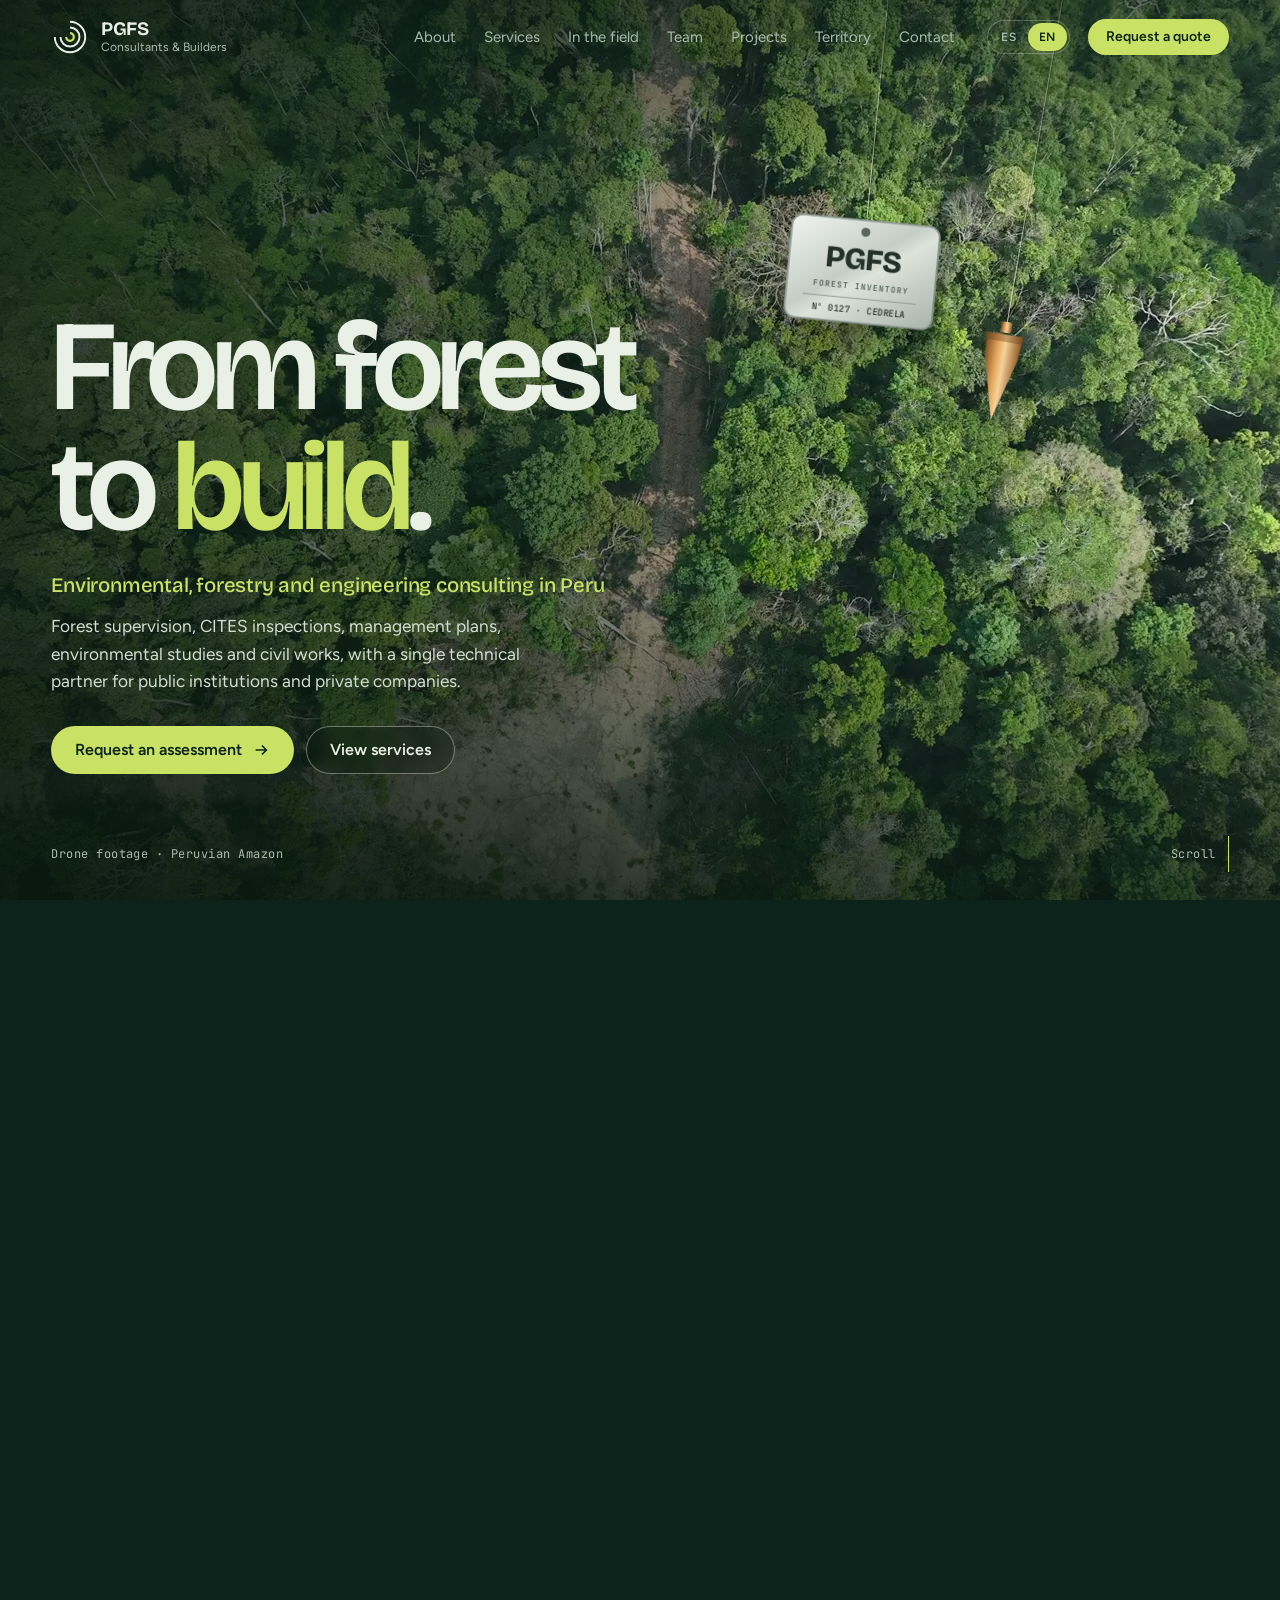
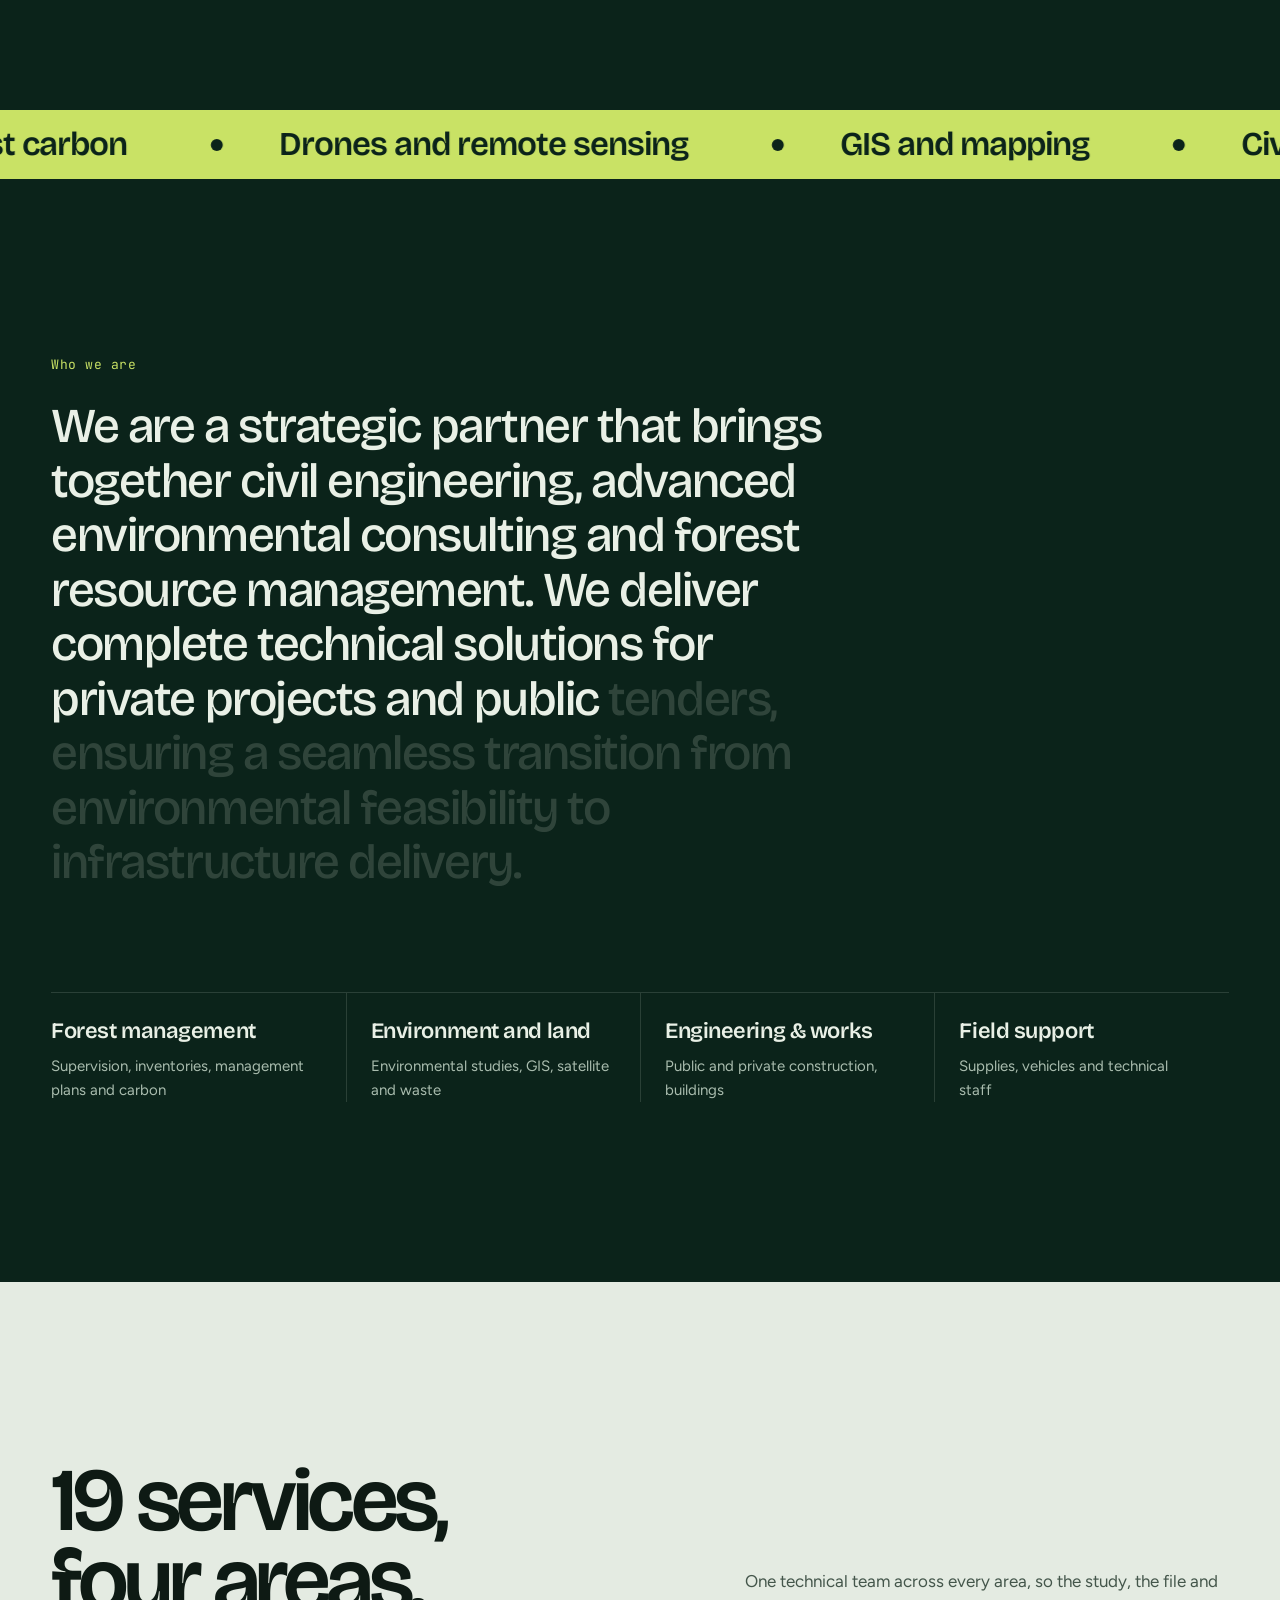
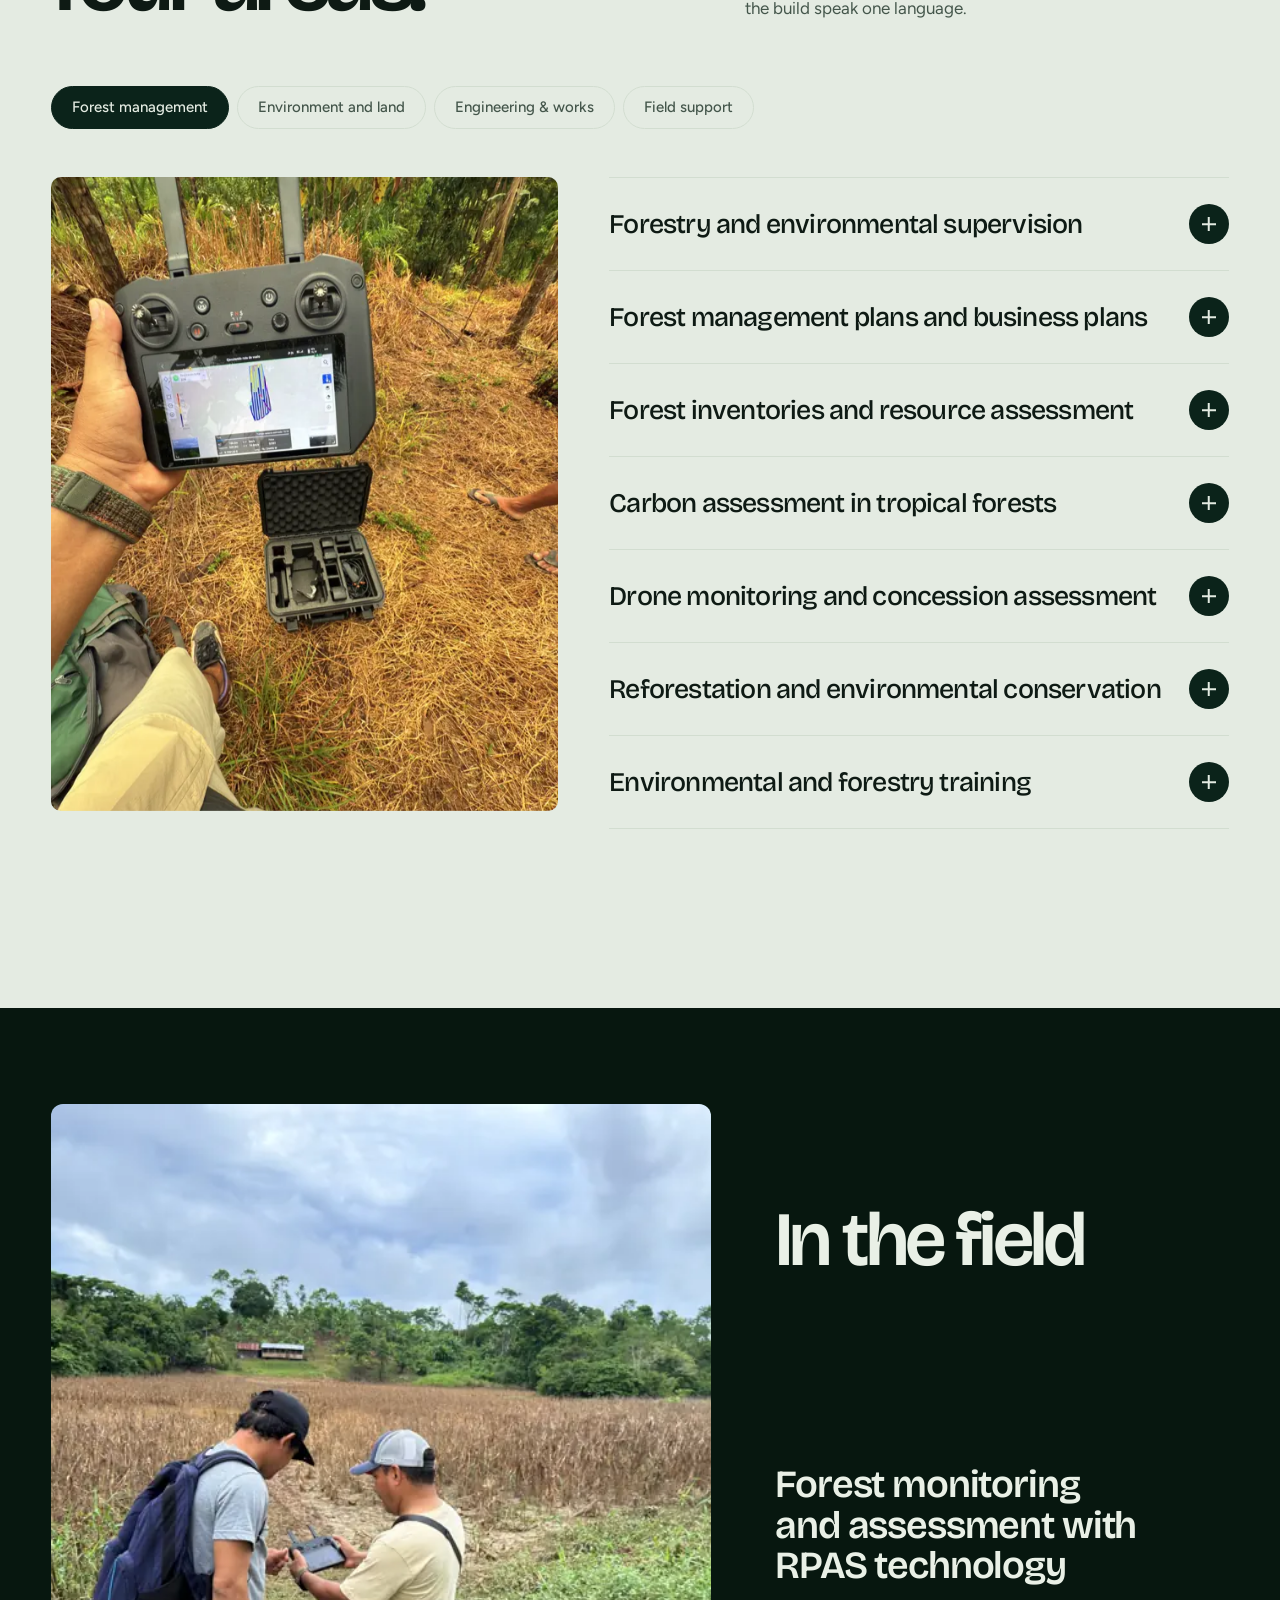
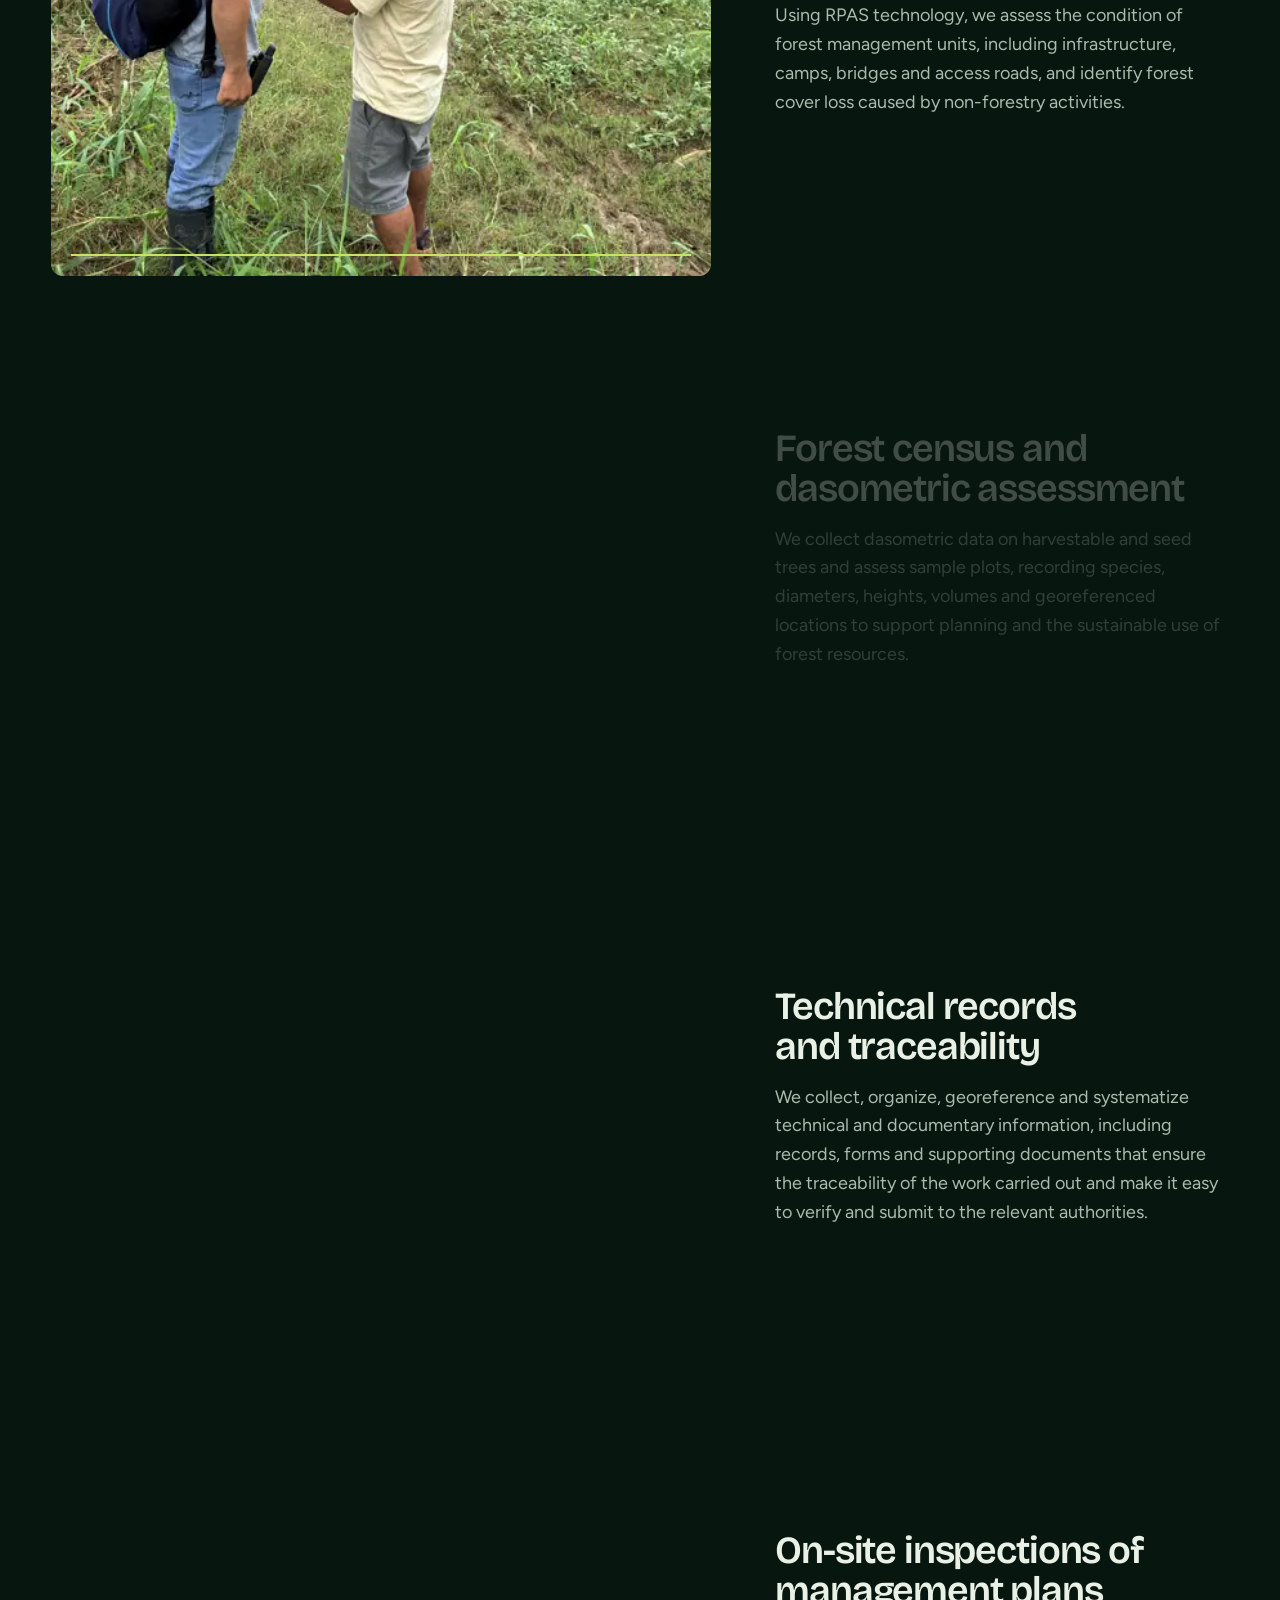
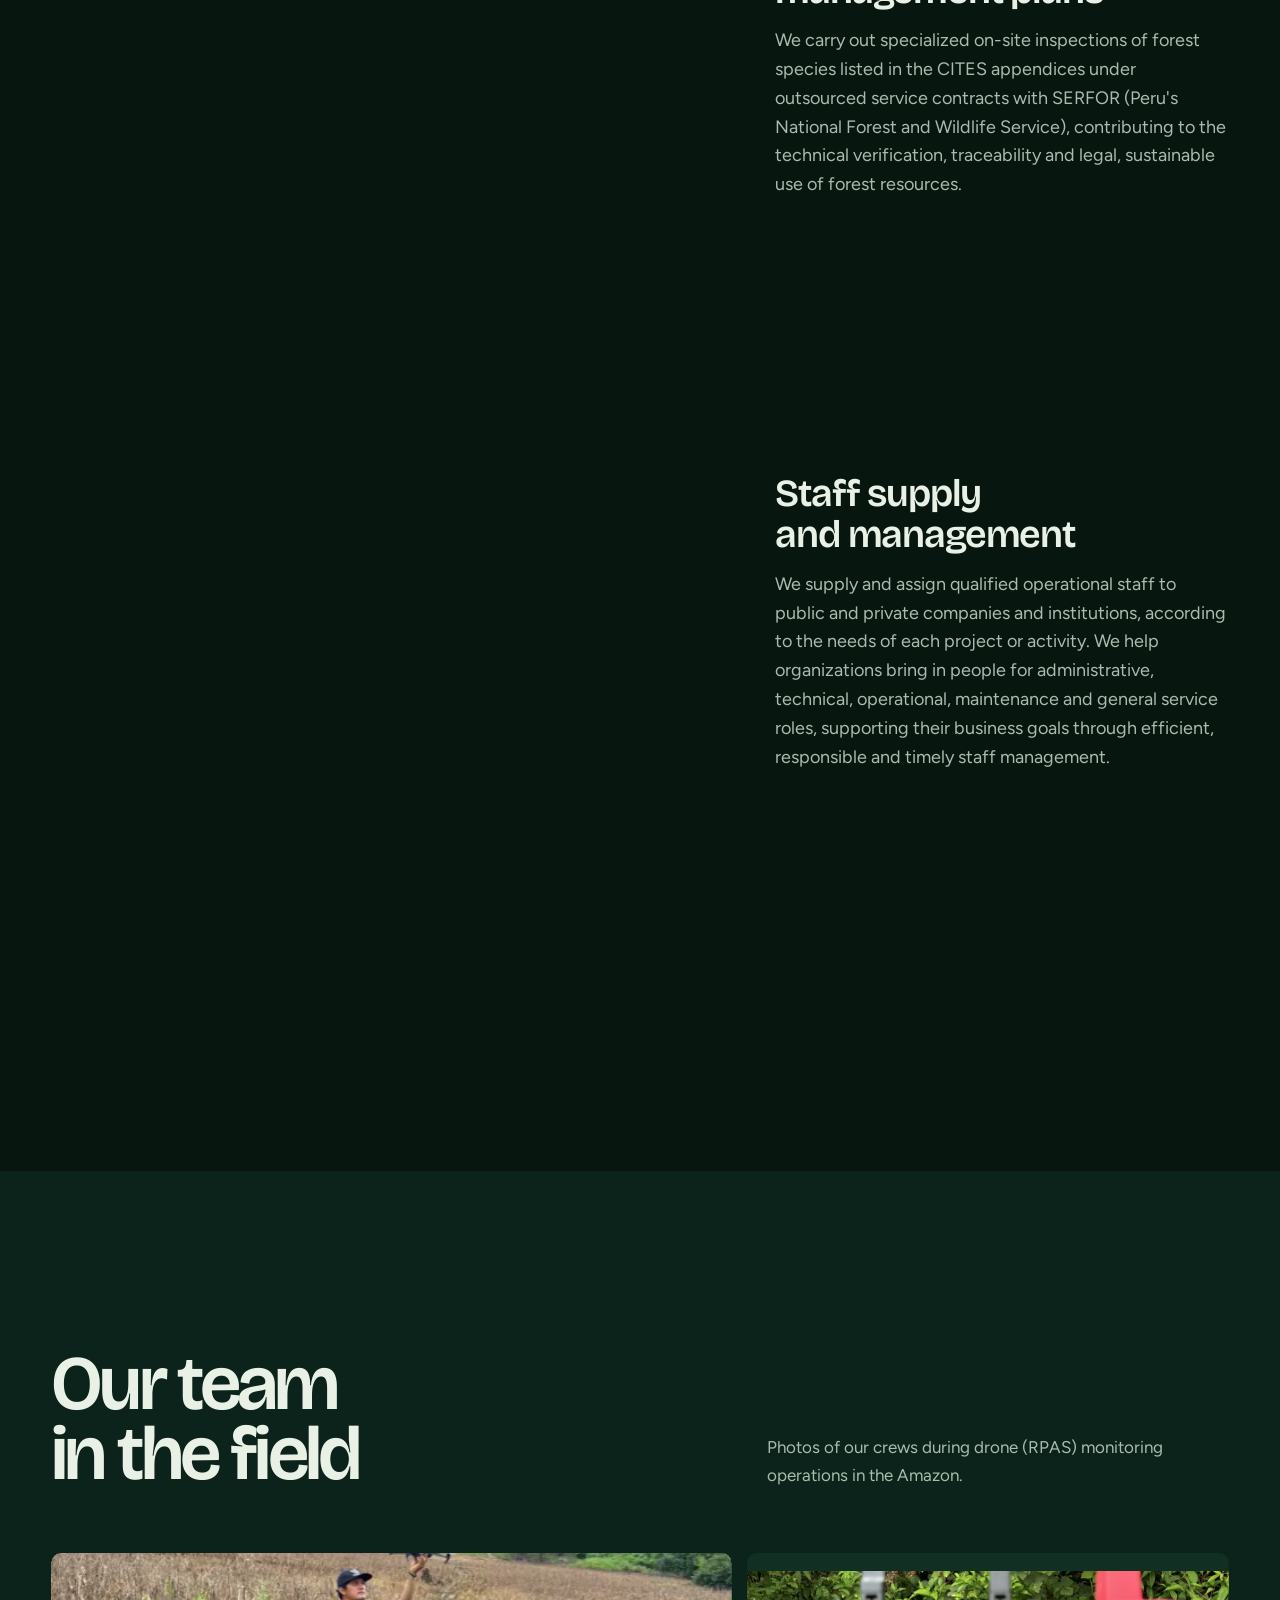
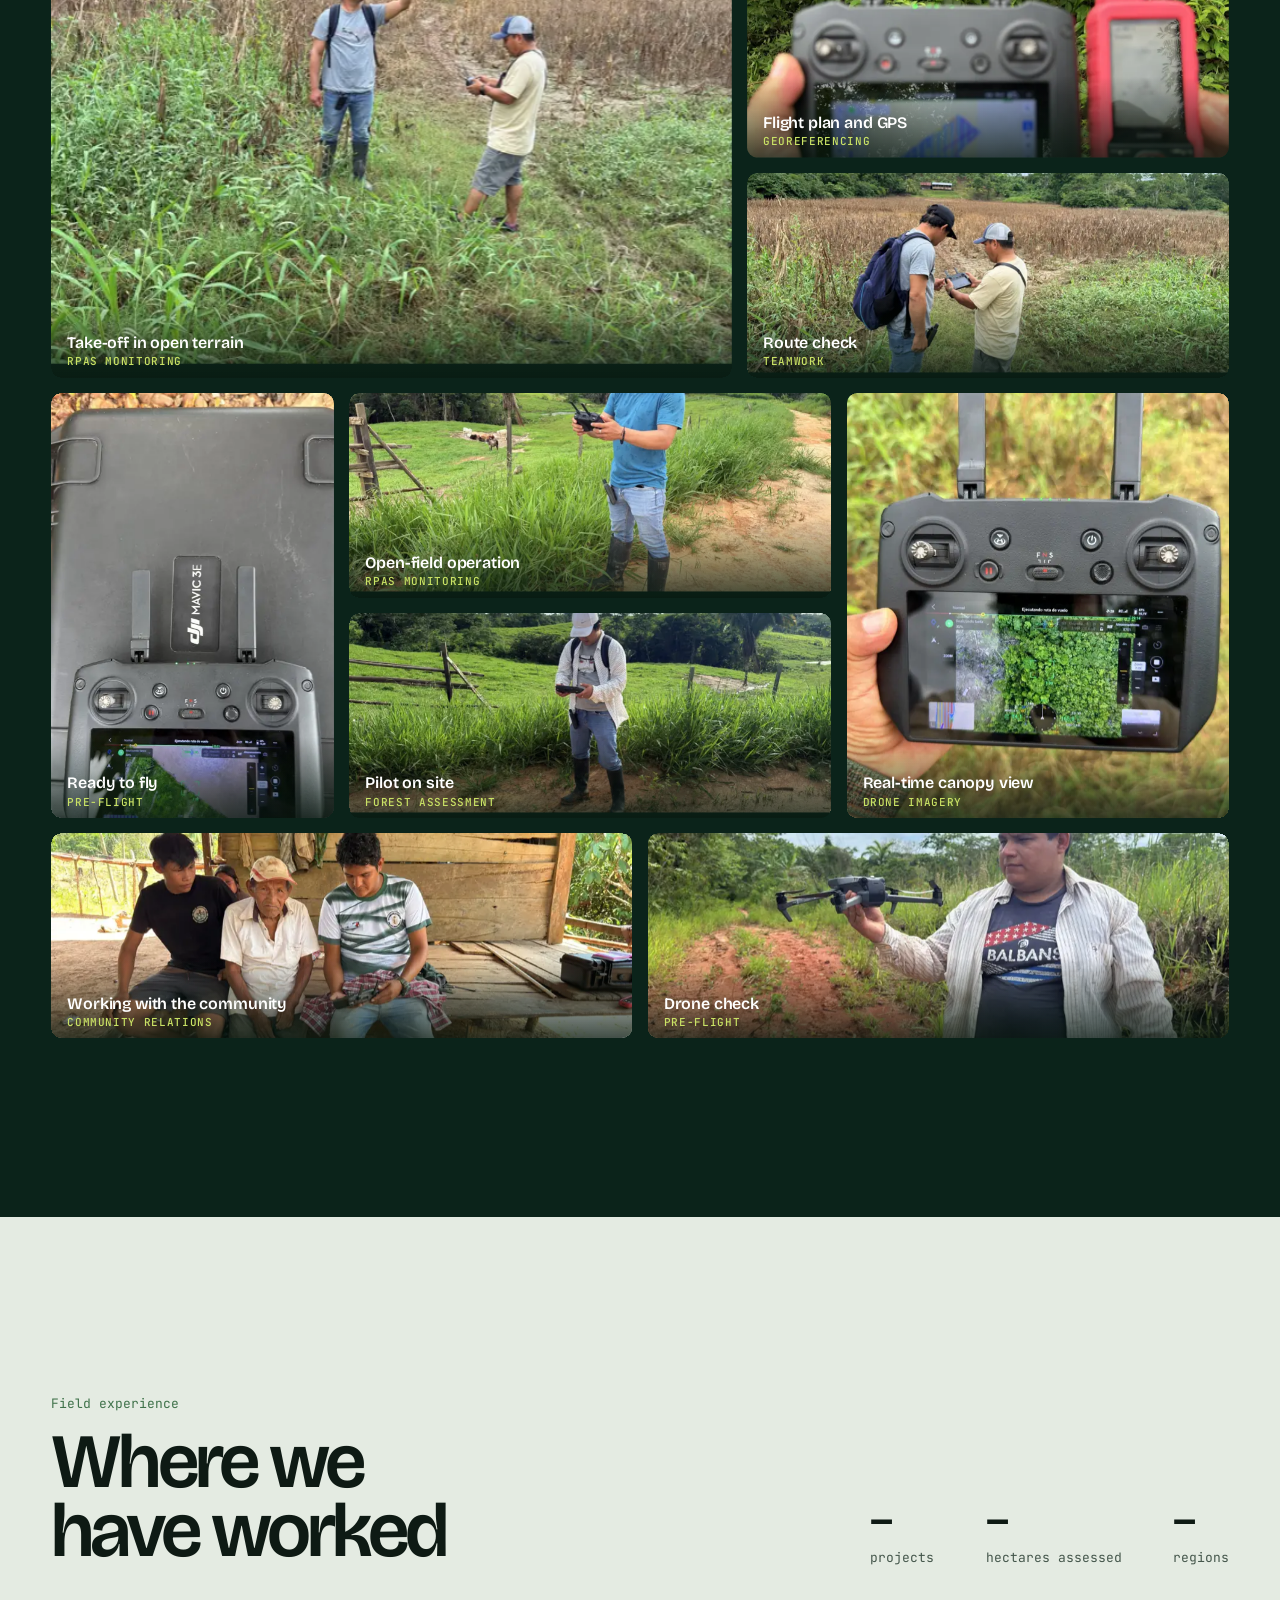
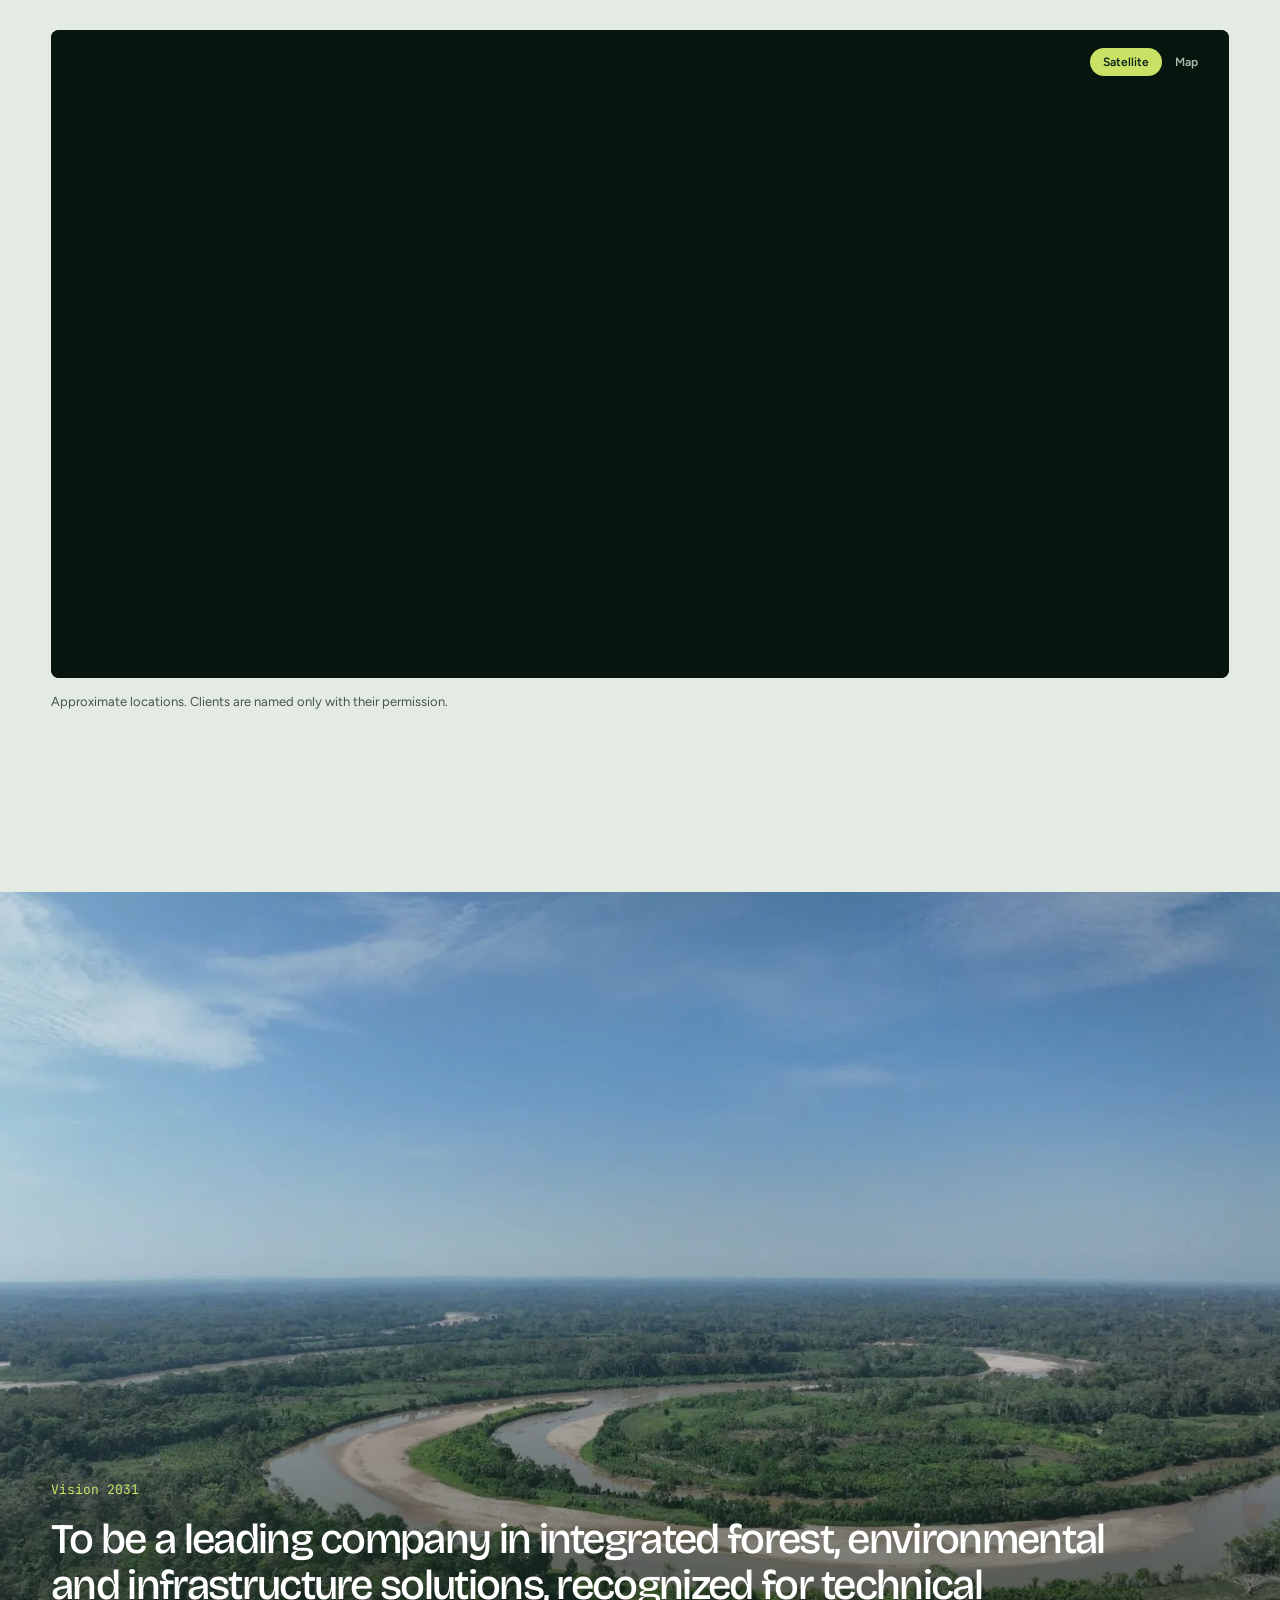
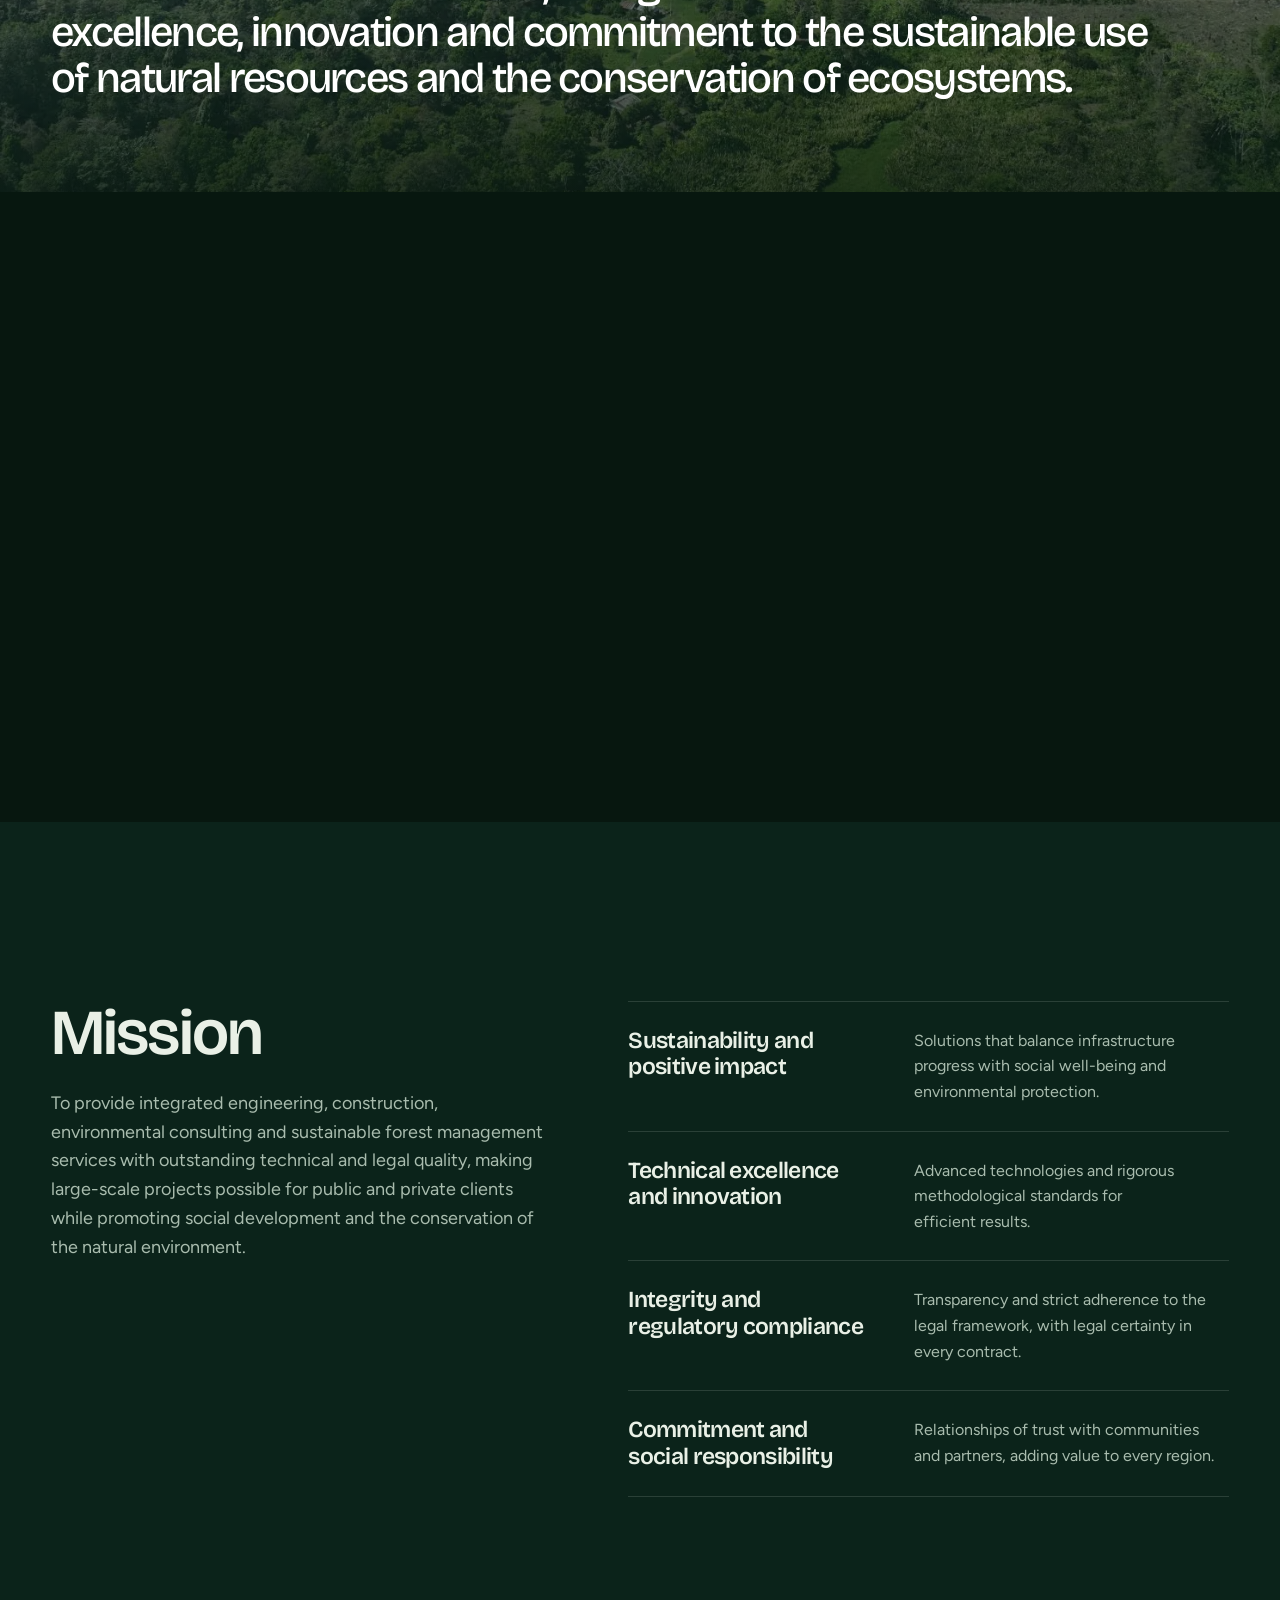
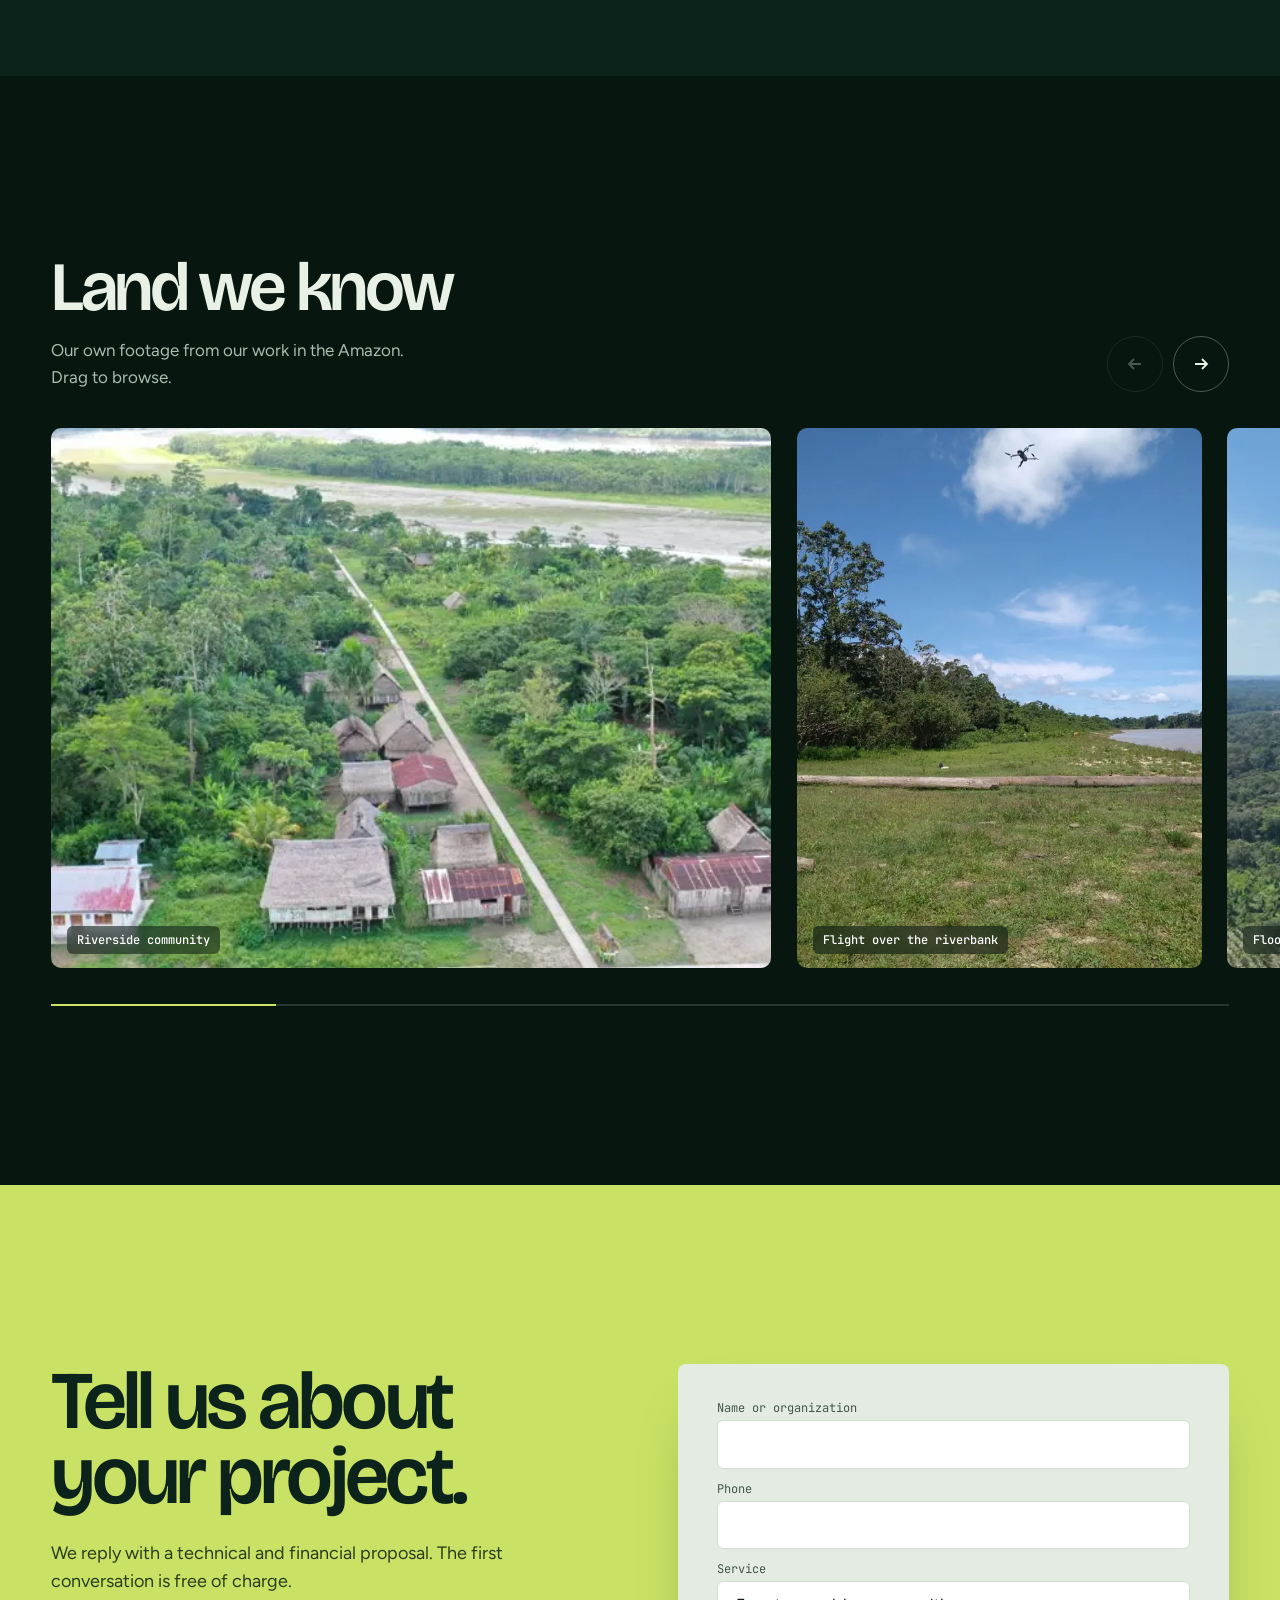
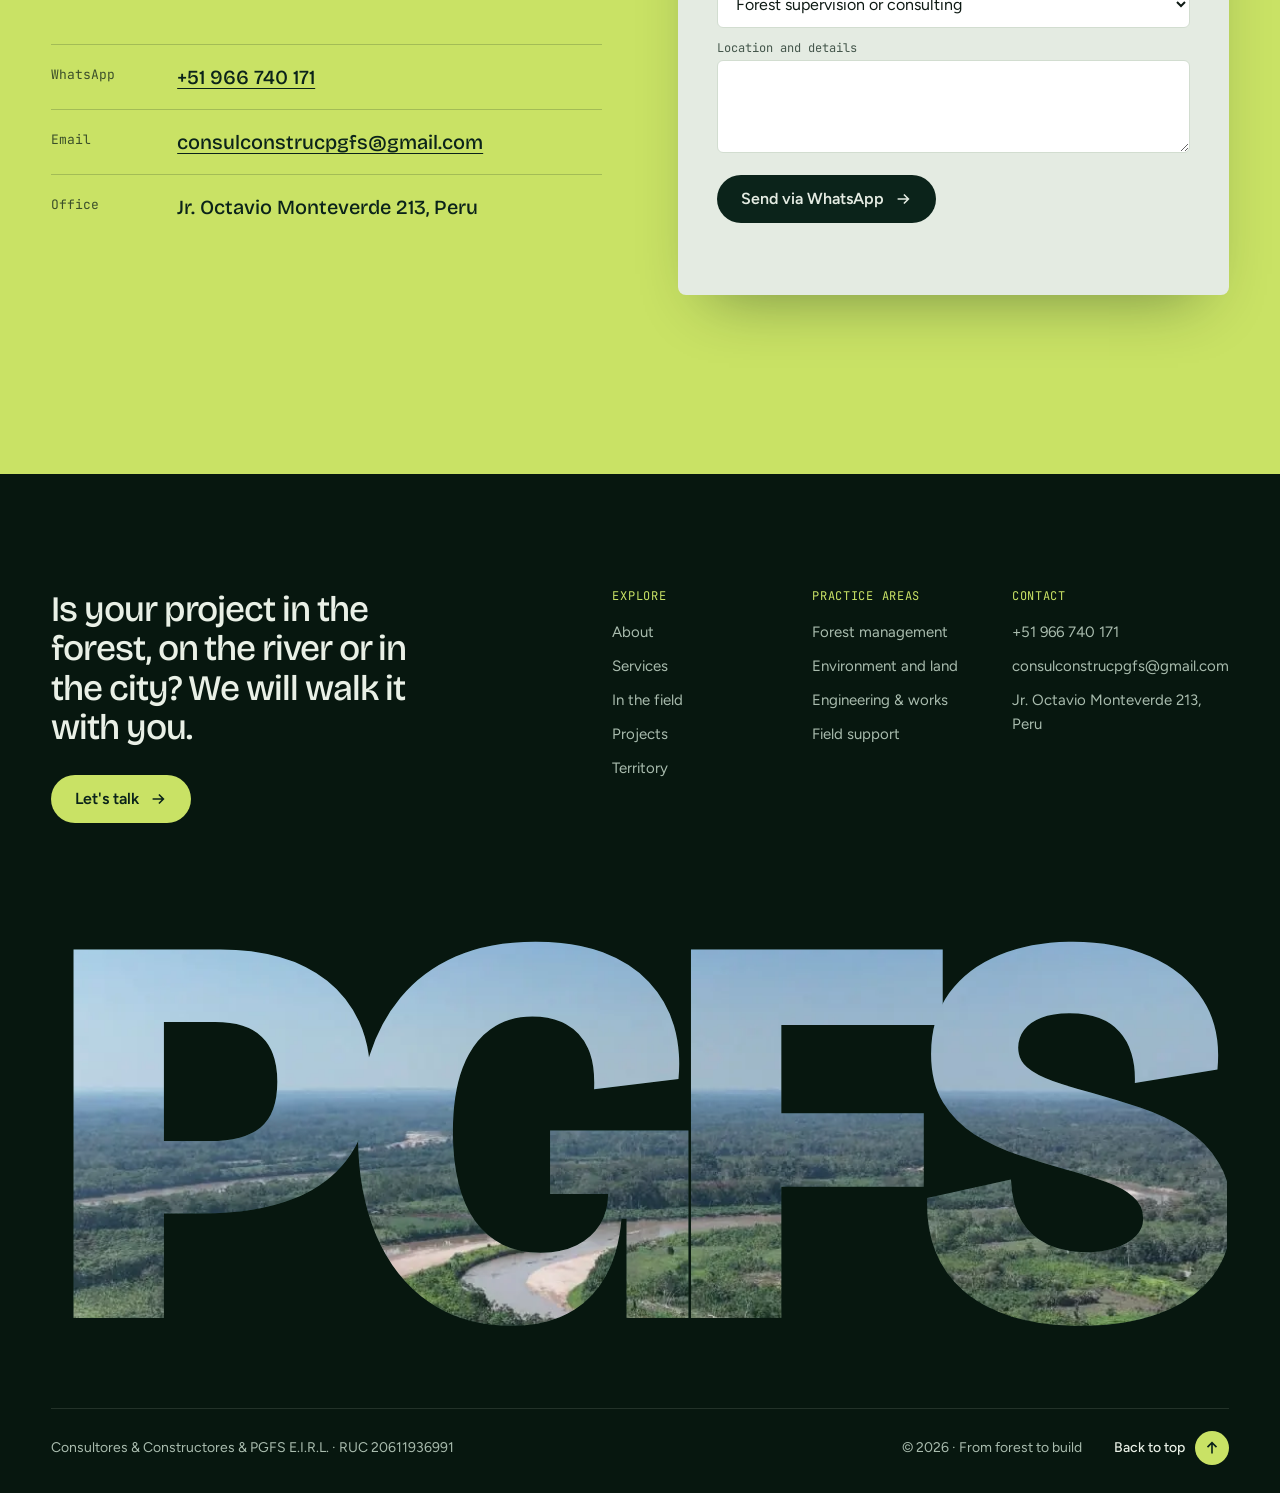
==== commit 763f40b8: "Mapa interactivo de proyectos (con datos de ejemplo, sin publicar)" ====
--- a/en/index.html
+++ b/en/index.html
@@ -225,7 +225,7 @@
   <link rel="preconnect" href="https://fonts.gstatic.com" crossorigin>
   <link href="https://fonts.googleapis.com/css2?family=Bricolage+Grotesque:opsz,wght@12..96,300..800&family=Figtree:wght@400;500;600&family=JetBrains+Mono:wght@400;500&display=swap" rel="stylesheet">
   <link rel="preload" as="image" href="/media/hero-poster.webp">
-  <link rel="stylesheet" href="/styles.css?v=202611011900">
+  <link rel="stylesheet" href="/styles.css?v=202611061200">
   <!-- Google Analytics: pegar aquí el ID de medición (G-XXXXXXXXXX). Vacío = desactivado -->
   <script>
     (function () {
@@ -271,6 +271,7 @@
       <a href="#servicios">Services</a>
       <a href="#campo">In the field</a>
       <a href="#equipo">Team</a>
+      <a href="#proyectos">Projects</a>
       <a href="#territorio">Territory</a>
       <a href="#contacto">Contact</a>
     </nav>
@@ -530,6 +531,33 @@
       </div>
     </section>
 
+    <!-- Proyectos: mapa con la experiencia en campo (datos en /data/proyectos.json) -->
+    <section class="projects" id="proyectos">
+      <div class="projects__head">
+        <div>
+          <p class="projects__kicker reveal">Field experience</p>
+          <h2 class="reveal">Where we have worked</h2>
+        </div>
+        <dl class="projects__stats reveal" id="projStats">
+          <div><dt>projects</dt><dd data-stat="proyectos">–</dd></div>
+          <div><dt>hectares assessed</dt><dd data-stat="hectareas">–</dd></div>
+          <div><dt>regions</dt><dd data-stat="regiones">–</dd></div>
+        </dl>
+      </div>
+      <div class="projects__filters reveal" id="projFilters" role="group" aria-label="Filter projects"></div>
+      <div class="projects__stage reveal">
+        <div class="projects__map" id="projMap" role="region" aria-label="Project map"></div>
+        <div class="projects__layers" role="group" aria-label="Map type">
+          <button type="button" data-layer="sat" aria-pressed="true">Satellite</button>
+          <button type="button" data-layer="mapa" aria-pressed="false">Map</button>
+        </div>
+        <button type="button" class="projects__touch" id="projTouch" hidden>Tap to explore the map</button>
+        <article class="projects__card" id="projCard" aria-live="polite" hidden></article>
+        <p class="projects__sample" id="projSample" hidden>Sample data</p>
+      </div>
+      <p class="projects__note">Approximate locations. Clients are named only with their permission.</p>
+    </section>
+
     <!-- Visión: la imagen se abre al bajar -->
     <section class="vision" aria-label="Vision">
       <div class="vision__frame" id="visionFrame">
@@ -642,6 +670,7 @@
           <a href="#nosotros">About</a>
           <a href="#servicios">Services</a>
           <a href="#campo">In the field</a>
+          <a href="#proyectos">Projects</a>
           <a href="#territorio">Territory</a>
         </div>
         <div>
@@ -671,6 +700,7 @@
     </div>
   </footer>
 
-  <script src="/main.js?v=202611011900"></script>
+  <script src="/main.js?v=202611061200"></script>
+  <script src="/mapa.js?v=202611061200"></script>
 </body>
 </html>
--- a/styles.css
+++ b/styles.css
@@ -119,6 +119,12 @@
 .nav__links a { text-decoration: none; font-size: 15px; color: var(--on-dark-2); transition: color 200ms ease; }
 .nav__links a:hover { color: var(--on-dark); }
 .nav__burger { display: none; }
+@media (min-width: 901px) and (max-width: 1240px) {
+  .nav { gap: 20px; }
+  .nav__links { gap: 16px; }
+  .nav__links a { font-size: 14px; white-space: nowrap; }
+  .nav__logo em { display: none; }
+}
 .lang { display: flex; padding: 3px; border-radius: 999px; box-shadow: inset 0 0 0 1px rgba(233, 240, 230, 0.28); margin-right: -14px; }
 .lang a { font: 600 12px/1 var(--body); letter-spacing: 0.05em; padding: 8px 11px; border-radius: 999px; color: var(--on-dark-2); text-decoration: none; transition: color 200ms ease; }
 .lang a[href]:hover { color: var(--on-dark); }
@@ -493,3 +499,87 @@
   .tile__live::before { animation: none; }
   .foot__mark span { transform: none; transition: none; }
 }
+
+/* ---------- Proyectos: mapa de experiencia en campo ---------- */
+.projects { background: var(--mist); color: var(--ink); padding: var(--section) var(--gutter); }
+.projects__head { display: grid; grid-template-columns: 1.1fr 1fr; gap: 32px; align-items: end; margin-bottom: clamp(28px, 4vw, 48px); }
+.projects__kicker { font: 400 13px/1 var(--mono); color: var(--moss); margin-bottom: 18px; }
+.projects__head h2 { font-size: clamp(44px, 6vw, 96px); line-height: 0.9; letter-spacing: -0.05em; }
+.projects__stats { display: flex; justify-content: flex-end; gap: clamp(24px, 4vw, 56px); margin: 0; }
+.projects__stats div { display: flex; flex-direction: column-reverse; }
+.projects__stats dd { margin: 0; font: 500 clamp(32px, 3.6vw, 56px)/1 var(--display); letter-spacing: -0.04em; font-variant-numeric: tabular-nums; }
+.projects__stats dt { margin-top: 8px; font: 400 13px/1.2 var(--mono); color: var(--on-light-2); }
+
+.projects__filters { display: flex; flex-wrap: wrap; gap: 8px; margin-bottom: 16px; }
+.chip { display: inline-flex; align-items: center; gap: 8px; padding: 9px 15px; border-radius: 999px; border: 1px solid rgba(11, 35, 26, 0.18); background: transparent; color: var(--ink); font: 500 14px/1 var(--body); cursor: pointer; transition: background-color 200ms ease, color 200ms ease, border-color 200ms ease, transform 160ms var(--ease-out); }
+.chip i { width: 9px; height: 9px; border-radius: 50%; box-shadow: 0 0 0 1px rgba(11, 35, 26, 0.25); }
+.chip[aria-pressed="true"] { background: var(--forest-900); border-color: var(--forest-900); color: var(--mist); }
+.chip:active { transform: scale(0.97); }
+@media (hover: hover) and (pointer: fine) { .chip:hover { border-color: rgba(11, 35, 26, 0.5); } }
+.projects__sep { width: 1px; align-self: stretch; margin: 4px 6px; background: rgba(11, 35, 26, 0.18); flex: none; }
+
+.projects__stage { position: relative; height: clamp(480px, 72vh, 720px); border-radius: 8px; overflow: hidden; background: var(--forest-950); isolation: isolate; }
+.projects__map { position: absolute; inset: 0; font: 400 13px/1.4 var(--body); background: var(--forest-950); }
+.projects__map .leaflet-control-attribution { font-size: 10px; background: rgba(233, 240, 230, 0.75); }
+.projects__map .leaflet-bar { border: 0; box-shadow: 0 6px 18px rgba(7, 23, 15, 0.35); }
+.projects__map .leaflet-bar a { background: var(--forest-900); color: var(--mist); border-color: rgba(233, 240, 230, 0.15); }
+.projects__map .leaflet-bar a:hover { background: var(--forest-700); color: #fff; }
+.projects__map .leaflet-control-zoom { margin: 14px 0 0 14px; }
+
+.pin { width: 16px; height: 16px; border-radius: 50%; border: 2.5px solid #fff; box-shadow: 0 0 0 6px rgba(255, 255, 255, 0.16), 0 2px 8px rgba(0, 0, 0, 0.45); transition: transform 260ms var(--ease-out), box-shadow 260ms var(--ease-out); }
+.pin-wrap:focus-visible { outline: none; }
+.pin-wrap:focus-visible .pin { box-shadow: 0 0 0 4px var(--lichen), 0 2px 8px rgba(0, 0, 0, 0.45); }
+.pin-wrap.is-active { z-index: 1000 !important; }
+.pin-wrap.is-active .pin { transform: scale(1.55); box-shadow: 0 0 0 7px rgba(201, 226, 101, 0.4), 0 2px 10px rgba(0, 0, 0, 0.5); }
+@media (hover: hover) and (pointer: fine) { .pin-wrap:hover .pin { transform: scale(1.3); } .pin-wrap.is-active:hover .pin { transform: scale(1.55); } }
+
+.projects__layers { position: absolute; top: 14px; right: 14px; z-index: 500; display: flex; padding: 4px; border-radius: 999px; background: rgba(7, 23, 15, 0.82); backdrop-filter: blur(8px); -webkit-backdrop-filter: blur(8px); }
+.projects__layers button { border: 0; background: none; padding: 8px 13px; border-radius: 999px; font: 600 12px/1 var(--body); color: var(--on-dark-2); cursor: pointer; transition: background-color 200ms ease, color 200ms ease; }
+.projects__layers button[aria-pressed="true"] { background: var(--lichen); color: var(--forest-900); }
+
+.projects__card { position: absolute; left: 16px; bottom: 16px; z-index: 600; width: 360px; max-height: calc(100% - 32px); overflow: auto; background: var(--mist); color: var(--ink); border-radius: 8px; box-shadow: 0 24px 50px -16px rgba(7, 23, 15, 0.6); }
+.projects__card[hidden] { display: none; }
+.card__media { position: relative; height: 170px; background: var(--forest-800); }
+.card__media img { position: absolute; inset: 0; width: 100%; height: 100%; object-fit: cover; opacity: 0; transition: opacity 400ms ease; }
+.card__media img.is-on { opacity: 1; }
+.card__dots { position: absolute; left: 0; right: 0; bottom: 6px; display: flex; justify-content: center; gap: 2px; }
+.card__dots button { width: 24px; height: 24px; padding: 0; border: 0; background: none; cursor: pointer; display: grid; place-items: center; }
+.card__dots button::before { content: ""; width: 7px; height: 7px; border-radius: 50%; background: rgba(255, 255, 255, 0.55); transition: background-color 200ms ease, transform 200ms ease; }
+.card__dots button[aria-current="true"]::before { background: #fff; transform: scale(1.25); }
+.card__close { position: absolute; top: 10px; right: 10px; z-index: 1; width: 34px; height: 34px; border: 0; border-radius: 50%; background: rgba(7, 23, 15, 0.7); color: #fff; cursor: pointer; display: grid; place-items: center; transition: transform 160ms var(--ease-out); }
+.card__close:active { transform: scale(0.92); }
+.card__close svg { width: 14px; height: 14px; }
+.card__body { padding: 16px 18px 18px; }
+.card__tag { display: flex; align-items: center; gap: 8px; font: 400 11px/1.2 var(--mono); letter-spacing: 0.06em; text-transform: uppercase; color: var(--moss); }
+.card__tag i { width: 8px; height: 8px; border-radius: 50%; box-shadow: 0 0 0 1px rgba(11, 35, 26, 0.25); }
+.card__body h3 { margin: 8px 0 4px; font: 600 21px/1.15 var(--display); letter-spacing: -0.02em; padding-right: 8px; }
+.card__place { font-size: 14px; color: var(--on-light-2); }
+.card__client { margin-top: 6px; font-size: 13px; color: var(--on-light-2); }
+.card__kv { display: grid; grid-template-columns: repeat(auto-fit, minmax(90px, 1fr)); gap: 8px; margin: 12px 0 0; }
+.card__kv div { display: flex; flex-direction: column-reverse; background: #fff; border-radius: 6px; padding: 8px 10px; }
+.card__kv dd { margin: 0; font: 600 16px/1.2 var(--display); font-variant-numeric: tabular-nums; }
+.card__kv dt { font-size: 11px; color: var(--on-light-2); }
+
+.projects__touch { position: absolute; inset: 0; z-index: 450; border: 0; background: rgba(7, 23, 15, 0.28); color: #fff; font: 600 15px/1 var(--body); cursor: pointer; display: grid; place-items: start center; padding-top: min(28%, 200px); }
+.projects__touch span { padding: 12px 18px; border-radius: 999px; background: rgba(7, 23, 15, 0.8); }
+.projects__touch[hidden] { display: none; }
+.projects__sample { position: absolute; top: 14px; left: 62px; z-index: 500; margin: 0; padding: 7px 11px; border-radius: 6px; background: rgba(200, 118, 63, 0.95); color: #fff; font: 400 11px/1 var(--mono); }
+.projects__sample[hidden] { display: none; }
+.projects__note { margin-top: 14px; font-size: 13px; color: var(--on-light-2); }
+
+@media (max-width: 900px) {
+  .projects__head { grid-template-columns: 1fr; }
+  .projects__stats { justify-content: flex-start; }
+  .projects__filters { flex-wrap: nowrap; overflow-x: auto; margin-left: calc(var(--gutter) * -1); margin-right: calc(var(--gutter) * -1); padding: 0 var(--gutter); scrollbar-width: none; }
+  .projects__filters::-webkit-scrollbar { display: none; }
+  .chip { white-space: nowrap; flex: none; }
+  .projects__stage { height: min(640px, 82svh); margin-left: calc(var(--gutter) * -1); margin-right: calc(var(--gutter) * -1); border-radius: 0; }
+  .projects__card { left: 10px; right: 10px; bottom: 10px; width: auto; max-height: 62%; }
+  .card__media { height: 120px; }
+  .projects__layers { top: 10px; right: 10px; }
+  .projects__sample { top: 10px; left: 10px; }
+  .projects__map .leaflet-control-zoom { display: none; }
+}
+@media (prefers-reduced-motion: reduce) {
+  .pin, .card__media img, .chip { transition: none; }
+}
